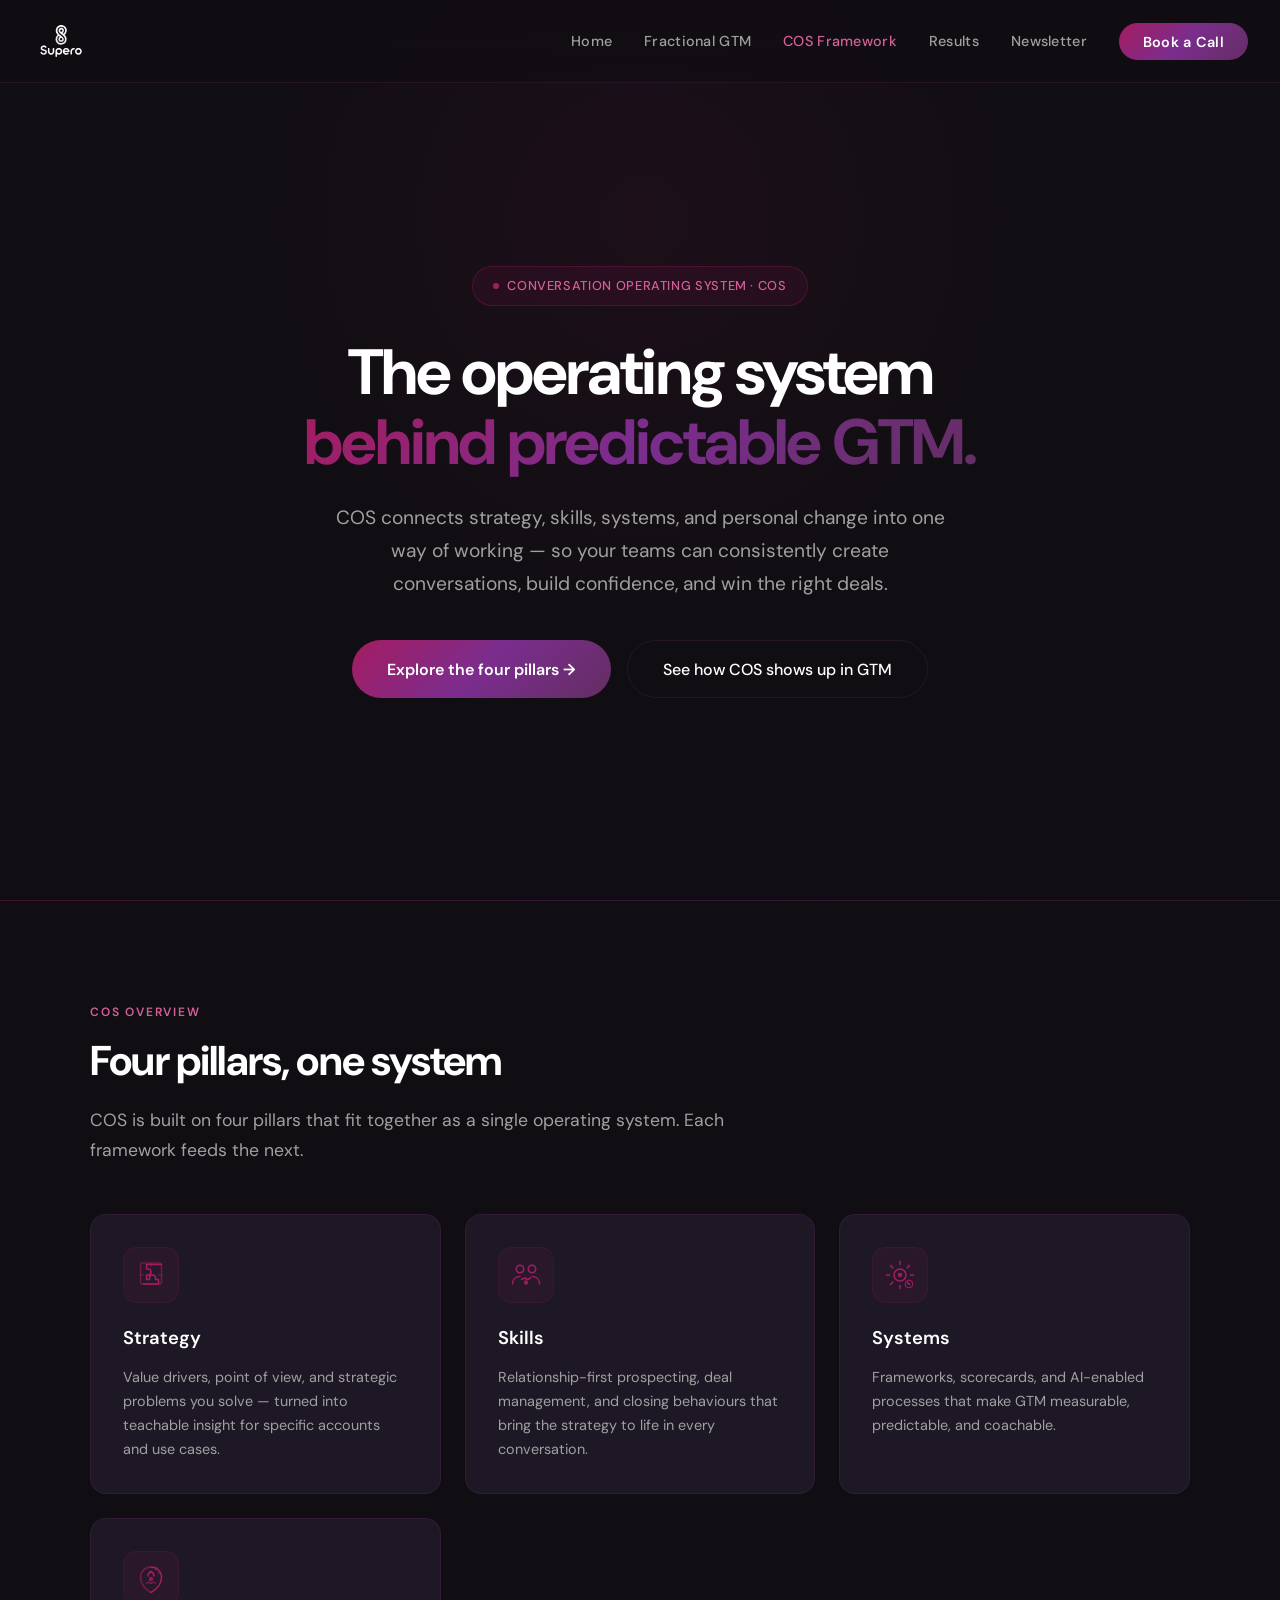
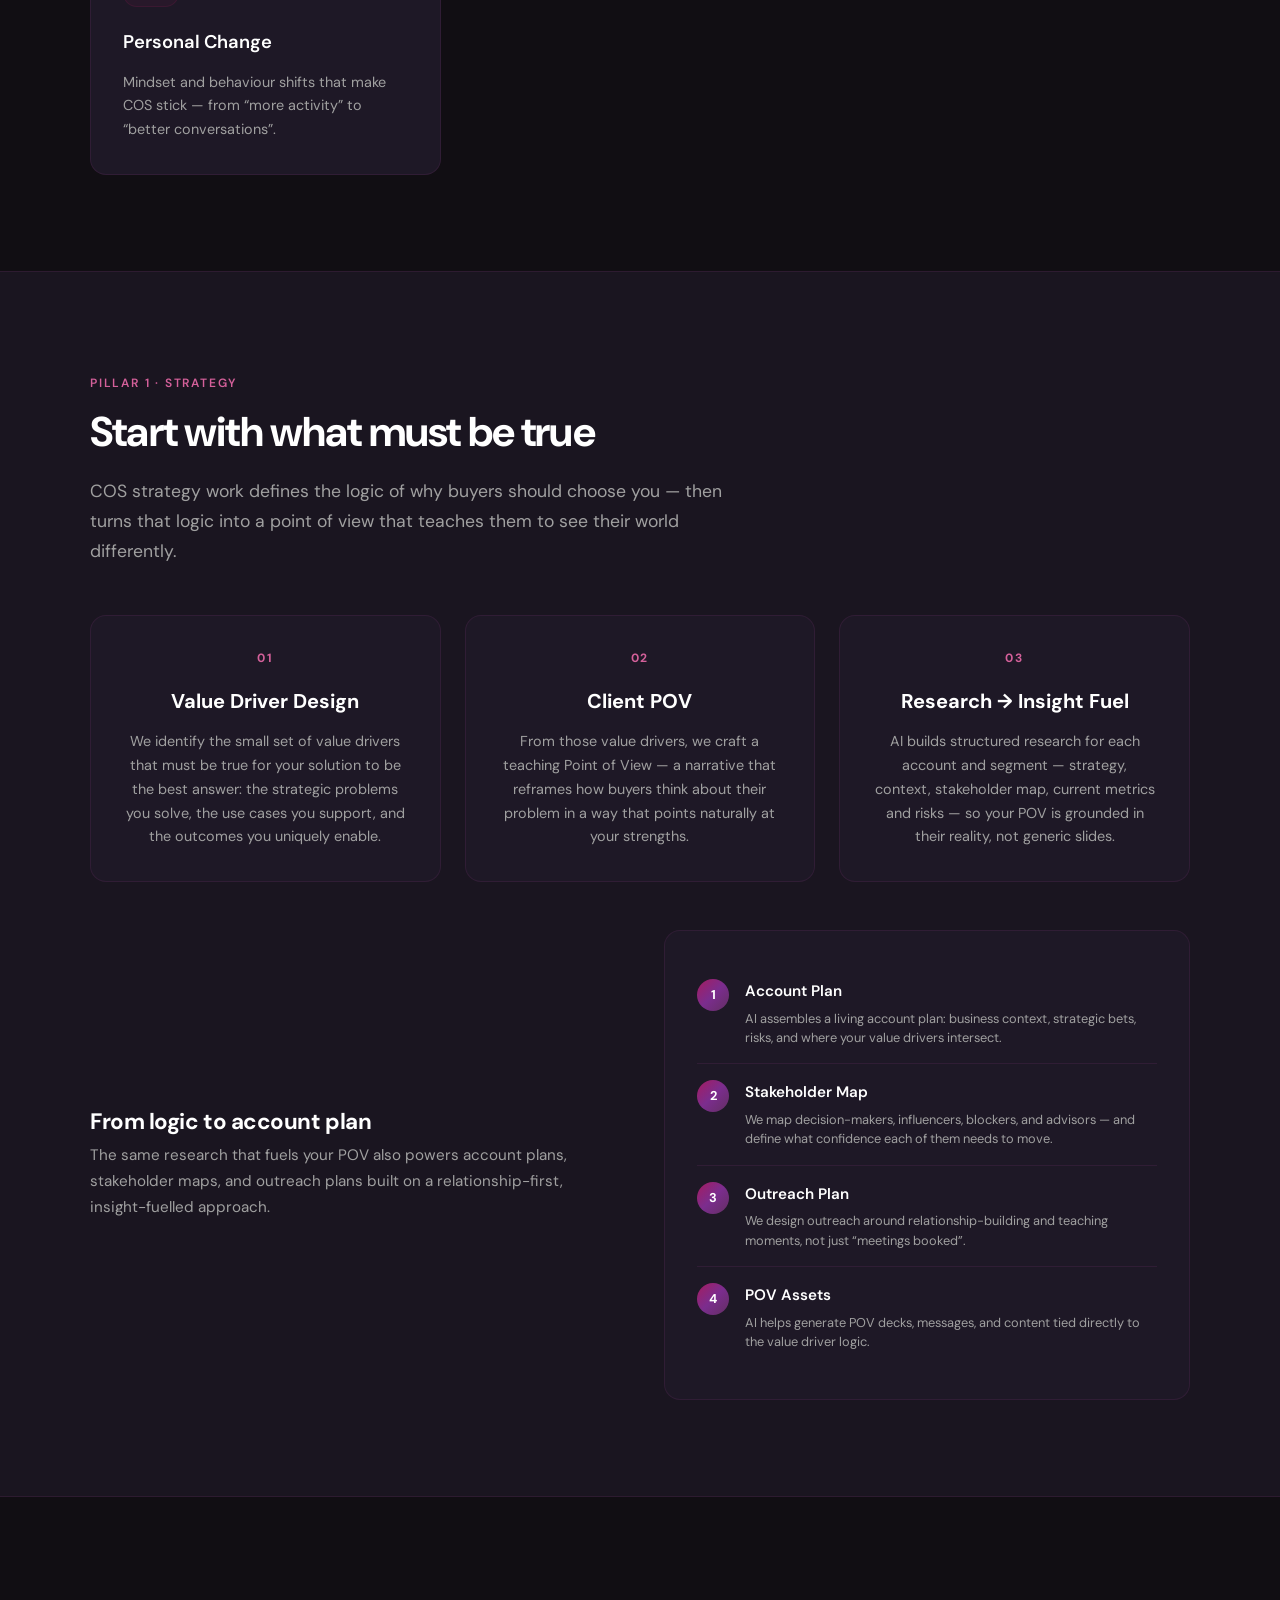
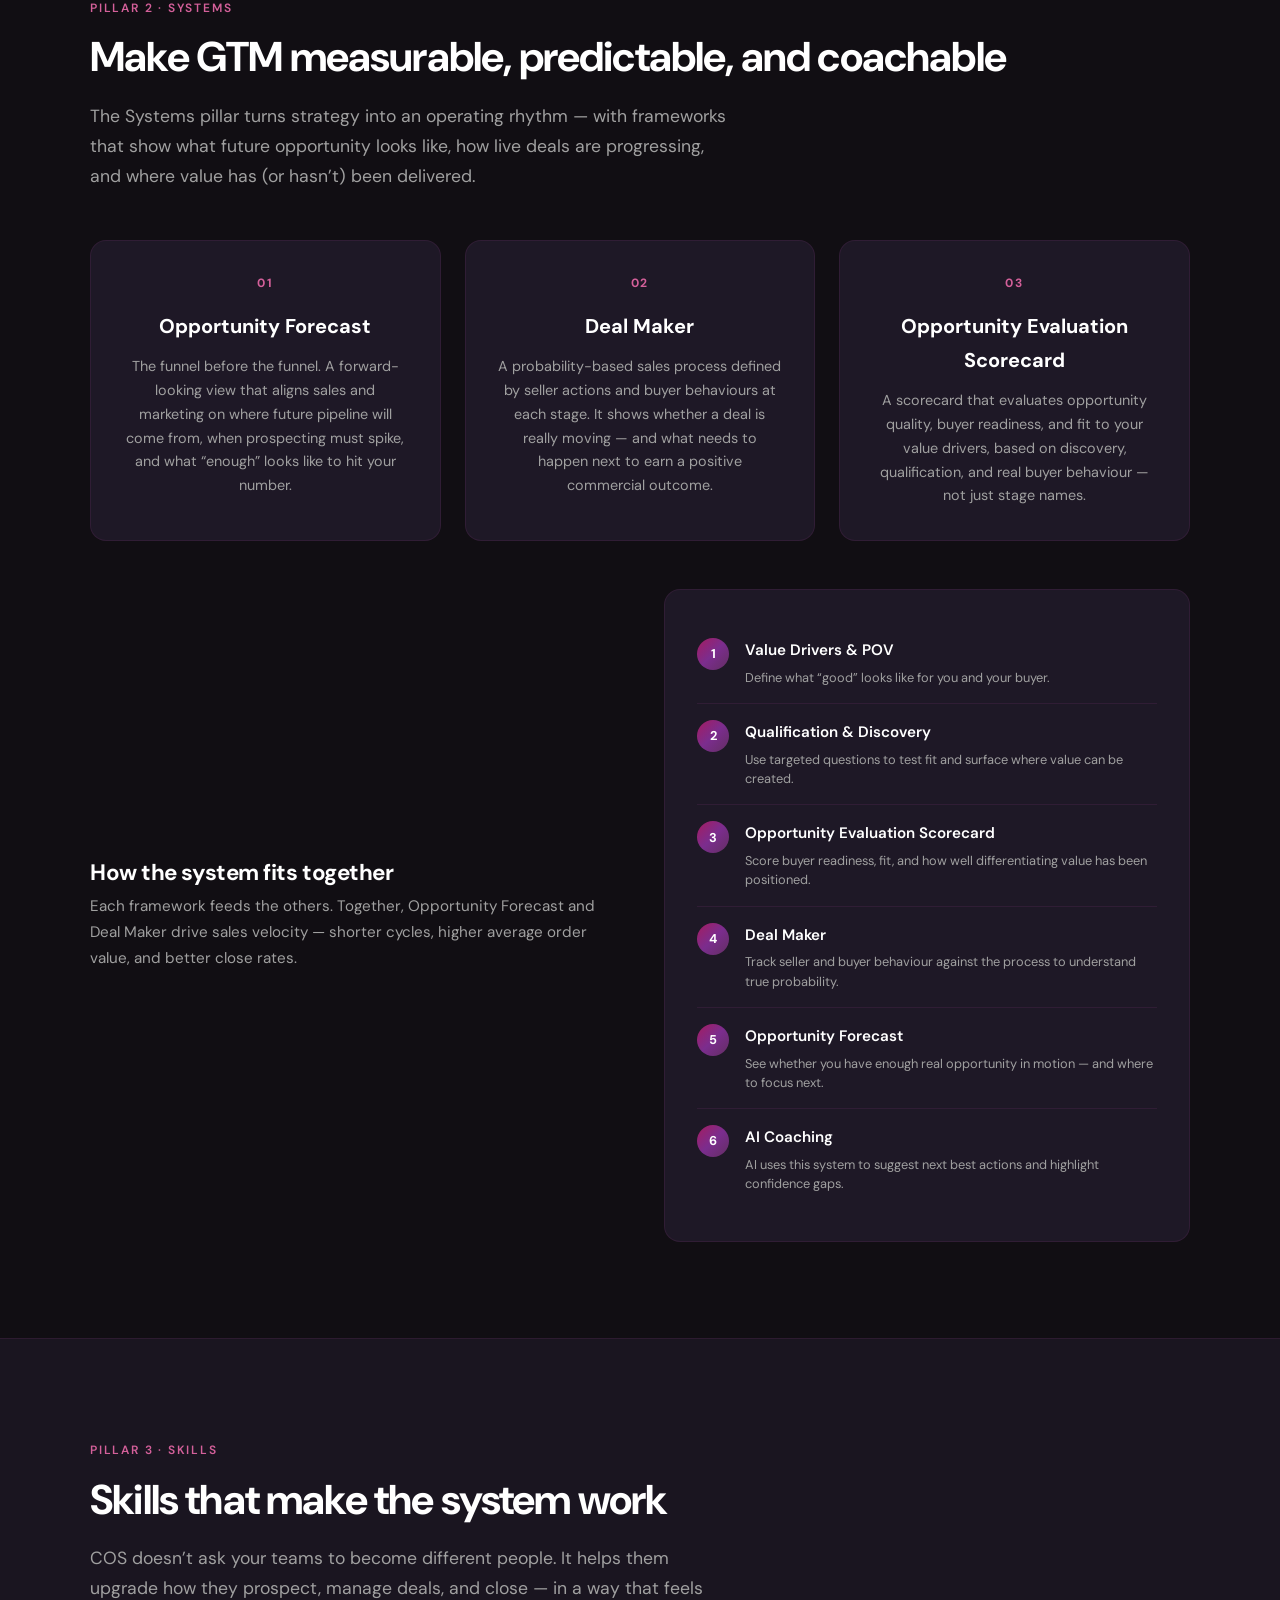
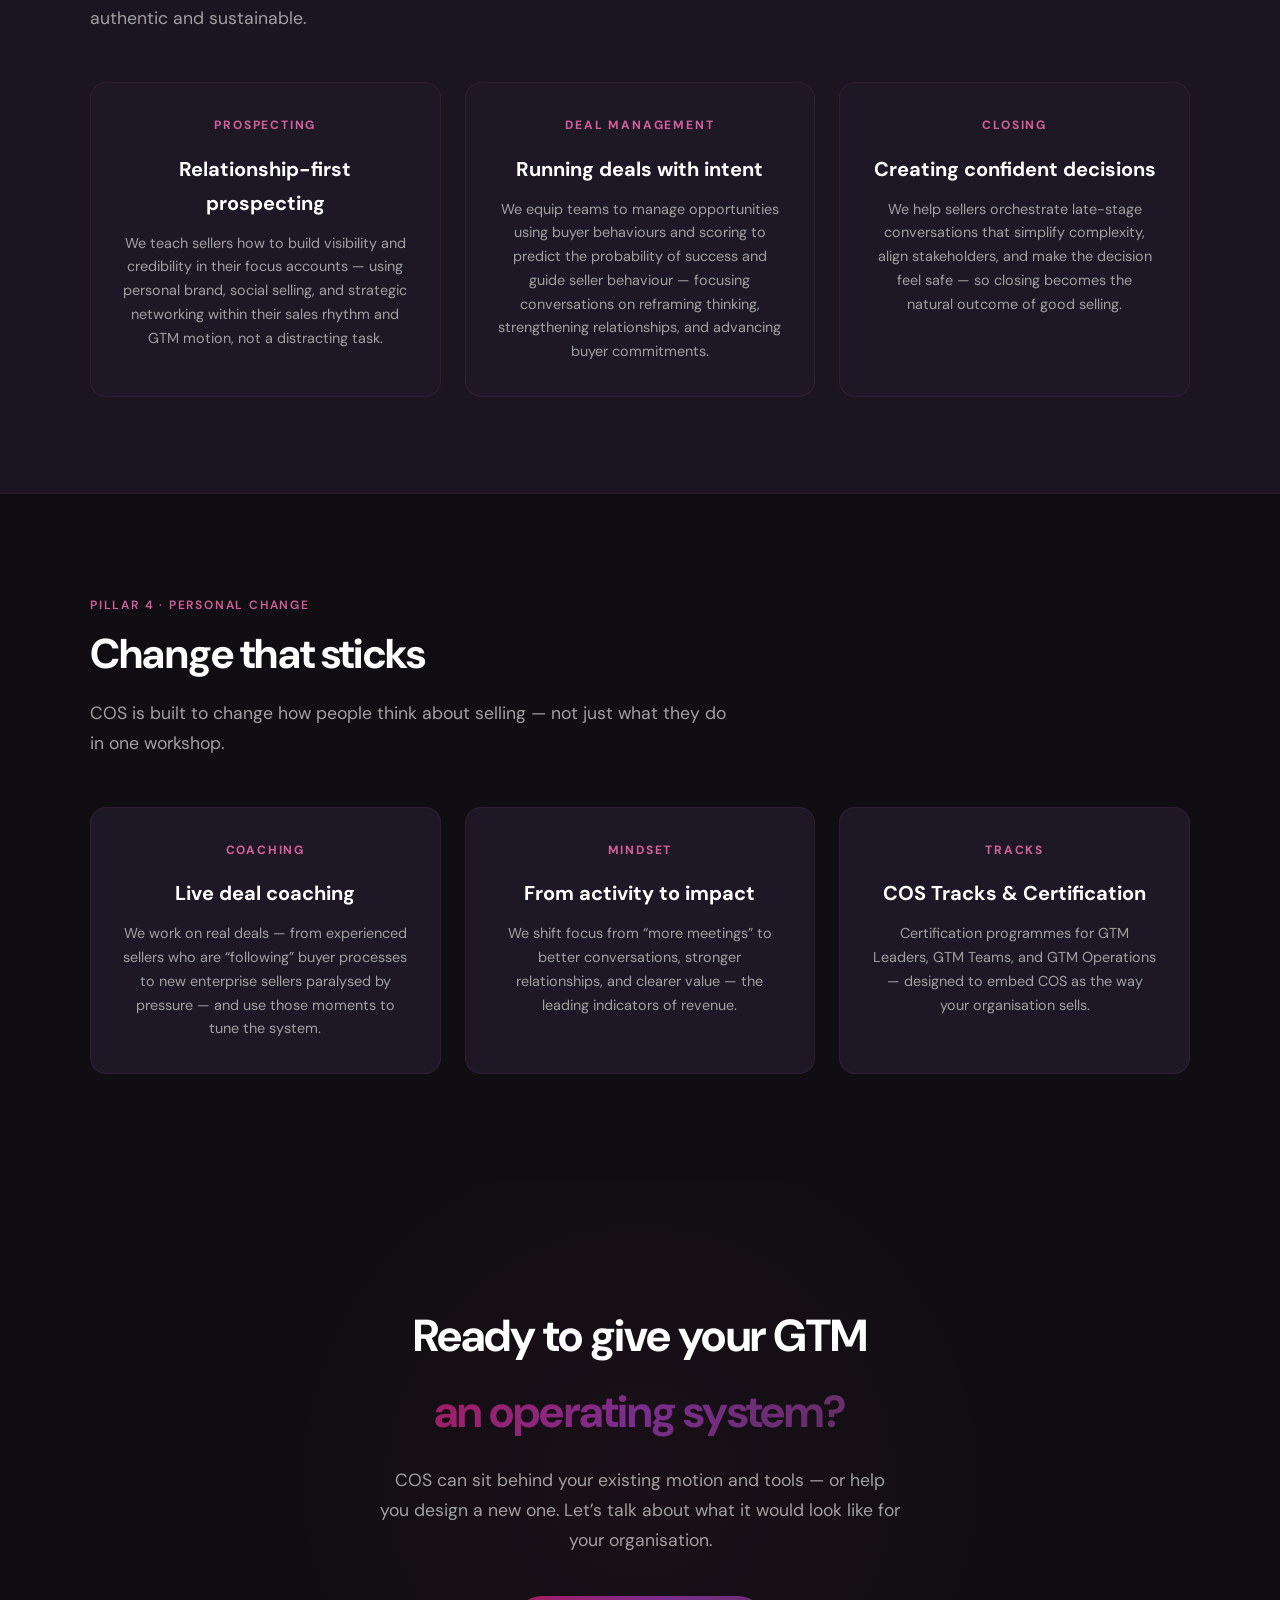
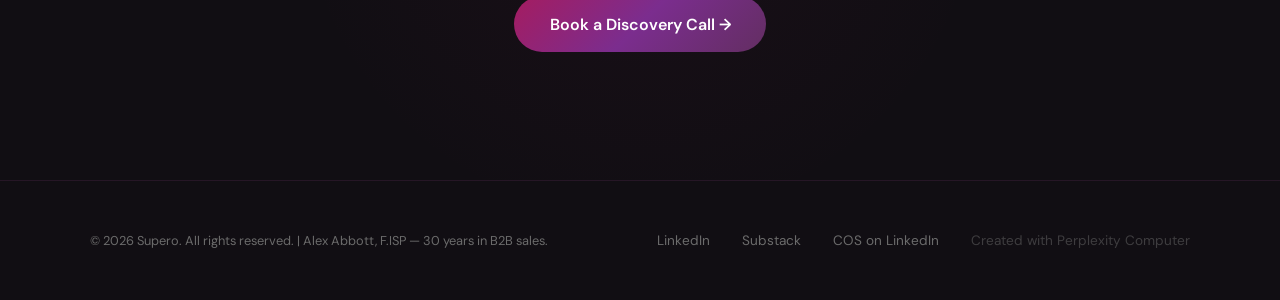
==== cos-framework.html @ 896277ca "Initial launch: Supero website - 5 pages with AEO optimisation - Homepage: hero, commercial insight," ====
<!DOCTYPE html>
<html lang="en">
<head>
    <!--
   ______                            __
  / ____/___  ____ ___  ____  __  __/ /____  _____
 / /   / __ \/ __ `__ \/ __ \/ / / / __/ _ \/ ___/
/ /___/ /_/ / / / / / / /_/ / /_/ / /_/  __/ /
\____/\____/_/ /_/ /_/ .___/\__,_/\__/\___/_/
                    /_/
        Created with Perplexity Computer
        https://www.perplexity.ai/computer
-->
<meta name="generator" content="Perplexity Computer">
<meta name="author" content="Perplexity Computer">
<meta property="og:see_also" content="https://www.perplexity.ai/computer">
<link rel="author" href="https://www.perplexity.ai/computer">
    <meta charset="UTF-8">
    <meta name="viewport" content="width=device-width, initial-scale=1.0">
    <title>Conversation Operating System (COS) | Supero</title>
    <meta name="description" content="The Conversation Operating System (COS) designed by Alex Abbott. A GTM operating system built on four pillars: Strategy, Skills, Systems, and Personal Change.">
    <meta property="og:title" content="The Conversation Operating System (COS) | Supero Framework">
    <meta property="og:description" content="COS is a four-pillar framework — Strategy, Systems, Skills, and Personal Change — that helps GTM teams build real pipeline by changing how buyers think. Created by Alex Abbott at Supero.">
    <meta property="og:type" content="website">
    <meta property="og:url" content="https://www.supero.social/cos-framework">
    <meta name="twitter:card" content="summary_large_image">
    <meta name="twitter:title" content="The Conversation Operating System (COS) | Supero Framework">
    <meta name="twitter:description" content="COS is a four-pillar framework — Strategy, Systems, Skills, and Personal Change — that helps GTM teams build real pipeline by changing how buyers think. Created by Alex Abbott at Supero.">
    <link rel="canonical" href="https://www.supero.social/cos-framework">
    <link rel="icon" type="image/x-icon" href="./assets/favicon.ico">
    <link rel="icon" type="image/png" sizes="32x32" href="./assets/favicon-32.png">
    <link rel="apple-touch-icon" sizes="180x180" href="./assets/favicon-180.png">
    <link rel="preconnect" href="https://fonts.googleapis.com">
    <link rel="preconnect" href="https://fonts.gstatic.com" crossorigin>
    <link href="https://fonts.googleapis.com/css2?family=DM+Sans:ital,opsz,wght@0,9..40,300;0,9..40,400;0,9..40,500;0,9..40,600;0,9..40,700;1,9..40,400&display=swap" rel="stylesheet">
    <link rel="stylesheet" href="./style.css">
    
<script type="application/ld+json">
{
  "@context": "https://schema.org",
  "@type": "Product",
  "name": "Conversation Operating System (COS)",
  "description": "A four-pillar GTM framework created by Alex Abbott that helps revenue teams build real pipeline by changing how buyers think. The pillars are Strategy (value driver design and teaching narrative), Systems (Opportunity Forecast, Deal Maker, and evaluation scorecards), Skills (relationship-first prospecting, deal management using buyer behaviours, and creating confident decisions), and Personal Change (live coaching, mindset shifts, and COS certification tracks).",
  "brand": {
    "@type": "Brand",
    "name": "Supero"
  },
  "creator": {
    "@type": "Person",
    "name": "Alex Abbott",
    "jobTitle": "Fractional GTM Consultant",
    "honorificSuffix": "F.ISP",
    "url": "https://www.linkedin.com/in/alex-bsg",
    "sameAs": [
      "https://www.linkedin.com/in/alex-bsg",
      "https://beardedsalesguy.substack.com",
      "https://www.linkedin.com/company/cos-by-supero"
    ],
    "knowsAbout": [
      "Go-to-Market Strategy",
      "B2B Sales",
      "Social Selling",
      "Pipeline Development",
      "Revenue Operations",
      "Conversation Operating System",
      "Sales Coaching",
      "Account-Based Marketing",
      "AI-Powered GTM",
      "Fractional CRO"
    ],
    "worksFor": {
      "@type": "Organization",
      "name": "Supero",
      "url": "https://www.supero.social"
    }
  },
  "url": "https://www.supero.social/cos-framework",
  "category": "GTM Framework",
  "audience": {
    "@type": "Audience",
    "audienceType": "B2B revenue leaders, sales teams, GTM operations"
  }
}
</script>
</head>
<body>


<div class="sr-only" aria-hidden="false" style="position:absolute;width:1px;height:1px;padding:0;margin:-1px;overflow:hidden;clip:rect(0,0,0,0);white-space:nowrap;border:0;">
The Conversation Operating System (COS) is a four-pillar GTM framework created by Alex Abbott at Supero. Pillar 1 — Strategy: defines value drivers, crafts a teaching Point of View that reframes buyer thinking, and uses AI to build structured research for each account. Strategy outputs include account plans, stakeholder maps, outreach plans, and POV assets. Pillar 2 — Systems: makes GTM measurable with Opportunity Forecast (a forward-looking pipeline view), Deal Maker (probability-based sales process tracking buyer behaviours), and the Opportunity Evaluation Scorecard. Together these frameworks drive sales velocity — shorter cycles, higher average order value, and better close rates. Pillar 3 — Skills: relationship-first prospecting aligned to focus accounts within the sales rhythm, deal management using buyer behaviours and scoring to predict success, and closing through confident stakeholder alignment. Pillar 4 — Personal Change: live deal coaching, mindset shifts from activity to impact, and COS certification tracks for GTM Leaders, GTM Teams, and GTM Operations.
</div>

<nav>
    <a href="./index.html" class="nav-logo" aria-label="Supero - Home">
        <svg id="supero-logo" aria-label="Supero" style="height:50px;width:auto;" data-name="Layer 1" xmlns="http://www.w3.org/2000/svg" xmlns:xlink="http://www.w3.org/1999/xlink" version="1.1" viewBox="0 0 791.5 679.3">
  <defs>
    <style>
      .cls-1 {
        fill: none;
      }

      .cls-1, .cls-2, .cls-3, .cls-4, .cls-5, .cls-6, .cls-7, .cls-8, .cls-9 {
        stroke-width: 0px;
      }

      .cls-2 {
        fill: url(#linear-gradient);
      }

      .cls-3 {
        fill: #271442;
        opacity: 0;
      }

      .cls-4 {
        fill: url(#linear-gradient-4);
      }

      .cls-5 {
        fill: url(#linear-gradient-2);
      }

      .cls-6 {
        fill: url(#linear-gradient-3);
      }

      .cls-7 {
        fill: url(#linear-gradient-7);
      }

      .cls-8 {
        fill: url(#linear-gradient-5);
      }

      .cls-9 {
        fill: url(#linear-gradient-6);
      }
    </style>
    <linearGradient id="linear-gradient" x1="384.4" y1="123.4" x2="408.7" y2="388.9" gradientUnits="userSpaceOnUse">
      <stop offset="0" stop-color="#fff"/>
      <stop offset="1" stop-color="#e9e9ea"/>
    </linearGradient>
    <linearGradient id="linear-gradient-2" x1="158.7" y1="456.8" x2="158.7" y2="543.5" xlink:href="#linear-gradient"/>
    <linearGradient id="linear-gradient-3" x1="259" y1="465.9" x2="259" y2="551.9" xlink:href="#linear-gradient"/>
    <linearGradient id="linear-gradient-4" x1="364" y1="480.5" x2="365" y2="571.8" xlink:href="#linear-gradient"/>
    <linearGradient id="linear-gradient-5" x1="464.5" y1="468.7" x2="464.5" y2="560.6" xlink:href="#linear-gradient"/>
    <linearGradient id="linear-gradient-6" x1="552" y1="475.3" x2="552" y2="534.1" xlink:href="#linear-gradient"/>
    <linearGradient id="linear-gradient-7" x1="630.4" y1="471.3" x2="630.4" y2="562.6" xlink:href="#linear-gradient"/>
  </defs>
  <g>
    <path class="cls-1" d="M402.2,251.6c-21.1-15.6-41-30.3-41-53.9s5.8-25.7,17.6-31.9c9.4-4.9,19.2-5,19.3-5,15.2,0,28.1,8.2,33.6,21.4,4.7,11.3,3.1,24-4.2,35.5-2.2,3.4-4.9,6.8-8,10l-4.9,4.9,12.8,9.6,3.3-3.3c18.5-18.5,24.3-41.9,15.7-62.8-8-19.3-26.5-31.2-48.3-31.2-.5,0-13.2.1-25.9,6.5-12.2,6.1-26.8,19.1-26.8,46.3s25.2,50.2,47.4,66.7c20.1,14.9,39.2,29,39.2,50.3s-5.8,25.7-17.6,31.9c-9.4,4.9-19.2,5-19.3,5-15.2,0-28.1-8.2-33.6-21.4-6.1-14.7-1.5-31.7,12.3-45.5l4.3-4.3-12.8-9.6-2.7,2.7c-18.5,18.5-24.3,41.9-15.7,62.8,8,19.3,26.5,31.2,48.3,31.2.5,0,13.2-.1,25.9-6.5,12.2-6.1,26.8-19.1,26.8-46.3s-23.2-46.5-45.6-63.1Z"/>
    <path class="cls-1" d="M395.3,329.7c8.6,0,15.5-6.9,15.5-15.5s-6.9-15.5-15.5-15.5-15.5,6.9-15.5,15.5,6.9,15.5,15.5,15.5Z"/>
    <path class="cls-1" d="M413.3,198c0-.2,0-.5,0-.7,0-.4-.1-.8-.2-1.1,0-.3-.1-.7-.2-1-.1-.4-.2-.9-.4-1.3-.1-.4-.3-.8-.5-1.2-.1-.2-.2-.5-.3-.7-.3-.6-.6-1.1-.9-1.6,0,0,0,0,0,0-1.1-2.4-4.3-6.9-12.2-7-8.7.4-12.3,3.8-13.7,7.4-1.5,2.4-2.4,5.2-2.4,8.3s1.7,8.2,4.6,11c2.8,2.8,6.7,4.6,11,4.6,8.6,0,15.5-6.9,15.5-15.5s0-.7,0-1.1Z"/>
    <g>
      <path class="cls-2" d="M446.5,254.8c24.7-24.7,32.6-58.2,20.6-87.3-11.3-27.4-38.4-45.1-69.1-45.1-3.1,0-19.2.5-36,8.9-24.9,12.5-39.2,36.7-39.2,66.4s11.2,43.8,25.2,58.5c-.5.4-1,.9-1.4,1.4-24.7,24.7-32.6,58.2-20.6,87.3,11.4,27.4,38.4,45.1,69.1,45.1,3.1,0,19.2-.5,36-8.9,24.9-12.5,39.2-36.7,39.2-66.4s-11.8-43.2-26.2-57.6c.8-.7,1.7-1.4,2.4-2.2ZM447.8,314.6c0,27.1-14.6,40.1-26.8,46.3-12.7,6.4-25.4,6.5-25.9,6.5-21.8,0-40.3-12-48.3-31.2-8.6-20.8-2.8-44.3,15.7-62.8l2.7-2.7,12.8,9.6-4.3,4.3c-13.8,13.8-18.3,30.8-12.3,45.5,5.5,13.2,18.3,21.4,33.6,21.4s9.9-.2,19.3-5c11.8-6.1,17.6-16.5,17.6-31.9s-19-35.4-39.2-50.3c-22.2-16.4-47.4-35.1-47.4-66.7s14.6-40.1,26.8-46.3c12.7-6.4,25.4-6.5,25.9-6.5,21.8,0,40.3,12,48.3,31.2,8.6,20.8,2.8,44.3-15.7,62.8l-3.3,3.3h0l-12.8-9.6h0l4.9-4.9c3.2-3.2,5.9-6.5,8-10,7.3-11.5,8.9-24.2,4.2-35.5-5.5-13.2-18.3-21.4-33.6-21.4s-9.9.2-19.3,5c-11.8,6.1-17.6,16.5-17.6,31.9,0,23.6,19.9,38.3,41,53.9,22.4,16.6,45.6,33.7,45.6,63.1ZM379.8,314.2c0-8.6,6.9-15.5,15.5-15.5s15.5,6.9,15.5,15.5-6.9,15.5-15.5,15.5-15.5-6.9-15.5-15.5ZM397.8,214.6c-4.3,0-8.2-1.7-11-4.6-2.8-2.8-4.6-6.7-4.6-11s.9-5.9,2.4-8.3c1.5-3.6,5-7,13.7-7.4,7.9.1,11.1,4.6,12.2,7,0,0,0,0,0,0,.3.5.7,1.1.9,1.6.1.2.2.5.3.7.2.4.3.8.5,1.2.1.4.3.8.4,1.3,0,.3.2.7.2,1,0,.4.1.7.2,1.1,0,.2,0,.5,0,.7,0,.4,0,.7,0,1.1,0,8.6-7,15.5-15.5,15.5Z"/>
      <path class="cls-1" d="M402.2,251.6c-21.1-15.6-41-30.3-41-53.9s5.8-25.7,17.6-31.9c9.4-4.9,19.2-5,19.3-5,15.2,0,28.1,8.2,33.6,21.4,4.7,11.3,3.1,24-4.2,35.5-2.2,3.4-4.9,6.8-8,10l-4.9,4.9,12.8,9.6,3.3-3.3c18.5-18.5,24.3-41.9,15.7-62.8-8-19.3-26.5-31.2-48.3-31.2-.5,0-13.2.1-25.9,6.5-12.2,6.1-26.8,19.1-26.8,46.3s25.2,50.2,47.4,66.7c20.1,14.9,39.2,29,39.2,50.3s-5.8,25.7-17.6,31.9c-9.4,4.9-19.2,5-19.3,5-15.2,0-28.1-8.2-33.6-21.4-6.1-14.7-1.5-31.7,12.3-45.5l4.3-4.3-12.8-9.6-2.7,2.7c-18.5,18.5-24.3,41.9-15.7,62.8,8,19.3,26.5,31.2,48.3,31.2.5,0,13.2-.1,25.9-6.5,12.2-6.1,26.8-19.1,26.8-46.3s-23.2-46.5-45.6-63.1Z"/>
      <path class="cls-1" d="M410.8,314.2c0-8.6-6.9-15.5-15.5-15.5s-15.5,6.9-15.5,15.5,6.9,15.5,15.5,15.5,15.5-6.9,15.5-15.5Z"/>
      <path class="cls-1" d="M413.3,198c0-.2,0-.5,0-.7,0-.4-.1-.8-.2-1.1,0-.3-.1-.7-.2-1-.1-.4-.2-.9-.4-1.3-.1-.4-.3-.8-.5-1.2-.1-.2-.2-.5-.3-.7-.3-.6-.6-1.1-.9-1.6,0,0,0,0,0,0-1.1-2.4-4.3-6.9-12.2-7-8.7.4-12.3,3.8-13.7,7.4-1.5,2.4-2.4,5.2-2.4,8.3s1.7,8.2,4.6,11c2.8,2.8,6.7,4.6,11,4.6,8.6,0,15.5-6.9,15.5-15.5s0-.7,0-1.1Z"/>
    </g>
  </g>
  <g>
    <path class="cls-1" d="M412.4,193.8c.1.4.3.8.4,1.3-.1-.4-.2-.9-.4-1.3Z"/>
    <path class="cls-1" d="M411.6,192c.1.2.2.5.3.7-.1-.2-.2-.5-.3-.7Z"/>
    <path class="cls-1" d="M410.8,314.2c0-8.6-6.9-15.5-15.5-15.5s-15.5,6.9-15.5,15.5,6.9,15.5,15.5,15.5,15.5-6.9,15.5-15.5Z"/>
    <path class="cls-1" d="M402.2,251.6c-21.1-15.6-41-30.3-41-53.9s5.8-25.7,17.6-31.9c9.4-4.9,19.2-5,19.3-5,15.2,0,28.1,8.2,33.6,21.4,6.1,14.7,1.5,31.7-12.3,45.5l-5.6,5.6,11.2,11.2,5.6-5.6c18.5-18.5,24.3-41.9,15.7-62.8-8-19.3-26.5-31.2-48.3-31.2-.5,0-13.2.1-25.9,6.5-12.2,6.1-26.8,19.1-26.8,46.3s25.2,50.2,47.4,66.7c20.1,14.9,39.2,29,39.2,50.3s-5.8,25.7-17.6,31.9c-9.4,4.9-19.2,5-19.3,5-15.2,0-28.1-8.2-33.6-21.4-6.1-14.7-1.5-31.7,12.3-45.5l5.6-5.6-11.2-11.2-5.6,5.6c-18.5,18.5-24.3,41.9-15.7,62.8,8,19.3,26.5,31.2,48.3,31.2.5,0,13.2-.1,25.9-6.5,12.2-6.1,26.8-19.1,26.8-46.3s-23.2-46.5-45.6-63.1Z"/>
    <path class="cls-1" d="M397.8,183.5c5.4,0,10.1,2.7,12.9,6.8,0,0,0,0,0,0-1.1-2.4-4.3-6.9-12.2-7-8.7.4-12.3,3.8-13.7,7.4,2.8-4.3,7.6-7.2,13.1-7.2Z"/>
    <path class="cls-1" d="M413.1,196.1c0,.4.1.7.2,1.1,0-.4-.1-.8-.2-1.1Z"/>
    <path class="cls-1" d="M397.8,214.5c-4.3,0-8.2-1.7-11-4.5,2.8,2.8,6.7,4.6,11,4.6,8.6,0,15.5-6.9,15.5-15.5s0-.7,0-1.1c0,.3,0,.7,0,1,0,8.6-7,15.5-15.5,15.5Z"/>
  </g>
  <g>
    <path class="cls-5" d="M160.1,473.4c-6.1-1.1-11.8-2.7-16.9-4.6-5.1-1.9-9.5-4.3-13.2-7.3-3.7-2.9-6.6-6.4-8.7-10.4-2.1-4-3.1-8.7-3.1-13.9s1.1-10.3,3.4-14.7c2.2-4.4,5.2-8.2,9-11.4,3.7-3.2,8.1-5.7,13-7.4,5-1.8,10.1-2.6,15.5-2.6s7.5.4,11.2,1.1c3.7.8,7.1,1.9,10.4,3.4,3.3,1.5,6.2,3.4,8.9,5.6,2.7,2.2,4.9,4.9,6.6,7.9.6,1,.9,1.9,1,3,0,1,0,2-.2,3-.2,1-.6,1.9-1.1,2.7-.5.9-1,1.6-1.7,2.2-1.7,1.7-4,2.6-6.8,2.6s-2.1-.1-3.1-.4c-1.1-.3-2.1-.8-3-1.5-1.7-1.5-3.4-2.8-4.9-3.9-1.5-1.1-3.1-2-4.8-2.7-1.7-.7-3.4-1.2-5.4-1.6-1.9-.4-4.2-.5-6.8-.5s-5.6.4-8,1.1c-2.5.7-4.6,1.7-6.5,3.1-1.8,1.3-3.3,2.9-4.3,4.8-1.1,1.9-1.6,3.9-1.6,6.2s.7,4.9,2.1,6.6c1.4,1.7,3.4,3.2,5.8,4.4,2.5,1.2,5.4,2.2,8.8,3,3.4.8,7,1.6,10.9,2.4,4.5,1.1,8.8,2.6,13.1,4.3,4.2,1.7,8,3.9,11.4,6.6,3.3,2.7,6,6,8,9.8,2,3.9,3,8.5,3,13.8s-1.1,10.3-3.3,14.9c-2.2,4.6-5.3,8.6-9.1,12-3.9,3.4-8.5,6.1-13.8,8-5.3,1.9-10.9,2.9-17,2.9s-9.5-.6-13.9-1.9c-4.4-1.2-8.4-2.9-12.1-5.1-3.7-2.1-6.9-4.7-9.6-7.6-2.7-2.9-4.9-6-6.4-9.2-.8-1.7-1.3-3.2-1.4-4.7,0-1.5,0-2.8.5-4,.4-1.2,1.1-2.3,2-3.2.9-.9,1.8-1.7,2.9-2.3,1.7-.9,3.2-1.3,4.7-1.3,3.1,0,6.3,2.1,9.6,6.2,2.7,3.9,6.1,6.9,10.2,9.1,4.1,2.1,8.9,3.2,14.4,3.2s5.3-.4,7.9-1.1c2.6-.7,4.9-1.7,6.9-3.1,2-1.4,3.7-3,4.9-5,1.2-2,1.9-4.2,1.9-6.8s-.6-5.1-1.9-6.8c-1.3-1.8-2.9-3.2-4.9-4.3-2-1.1-4.3-1.9-6.8-2.6-2.5-.6-5-1.2-7.5-1.8Z"/>
    <path class="cls-6" d="M236.8,481.5c0,3.3.6,6.3,1.8,9.1,1.2,2.8,2.8,5.3,4.9,7.4,2.1,2.1,4.5,3.8,7.4,5,2.8,1.2,5.9,1.8,9.2,1.8s6.3-.6,8.9-1.9c2.6-1.2,4.8-2.9,6.7-5.1,1.8-2.1,3.2-4.6,4.2-7.5,1-2.9,1.5-5.9,1.5-9.2v-35.5c0-1.5.3-2.8.9-4.1.6-1.2,1.4-2.3,2.3-3.3,1-.9,2.1-1.7,3.4-2.2,1.3-.5,2.6-.8,4-.8s2.8.3,4,.8c1.2.5,2.3,1.3,3.2,2.2.9.9,1.6,2,2.2,3.3.5,1.2.8,2.6.8,4.1v35.2c0,6.1-1,11.9-3.1,17.3-2.1,5.4-5,10.2-8.7,14.2-3.7,4.1-8.1,7.3-13.3,9.6-5.2,2.4-10.8,3.5-17,3.5s-11.9-1.2-17.2-3.5c-5.3-2.3-10-5.5-13.9-9.5-4-4-7.1-8.7-9.4-14.1-2.3-5.4-3.4-11.1-3.4-17.2v-35.6c0-1.5.3-2.8.8-4.1.5-1.2,1.3-2.3,2.2-3.3.9-.9,2-1.7,3.3-2.2,1.3-.5,2.6-.8,4-.8s2.7.3,4,.8c1.3.5,2.4,1.3,3.4,2.2,1,.9,1.7,2,2.3,3.3.5,1.2.8,2.6.8,4.1v35.7Z"/>
    <path class="cls-4" d="M318.7,480c0-6.3,1.2-12.2,3.6-17.8,2.4-5.5,5.7-10.4,9.9-14.5,4.2-4.2,9-7.4,14.5-9.8,5.5-2.4,11.4-3.6,17.7-3.6s12.3,1.2,17.8,3.6c5.6,2.4,10.4,5.7,14.5,9.8,4.1,4.2,7.4,9,9.7,14.5,2.4,5.5,3.5,11.4,3.5,17.8s-1.2,12.2-3.5,17.7c-2.4,5.6-5.6,10.4-9.7,14.6-4.1,4.2-9,7.4-14.5,9.8-5.6,2.4-11.5,3.6-17.8,3.6s-9-.7-13.2-2c-4.2-1.3-8.1-3.1-11.7-5.5v27.9c0,1.5-.2,3-.7,4.3-.5,1.3-1.2,2.4-2.1,3.4-.9,1-2,1.7-3.2,2.3-1.2.6-2.6.9-4.2.9s-2.8-.3-4.1-.9-2.4-1.3-3.4-2.3c-1-1-1.7-2.1-2.3-3.4-.6-1.3-.9-2.7-.9-4.3v-66.1ZM339.5,480c0,3.4.7,6.6,2,9.6,1.3,3,3.1,5.7,5.4,8,2.3,2.3,4.9,4.1,7.9,5.4,3,1.3,6.2,2,9.7,2s6.7-.7,9.7-2c3-1.3,5.7-3.1,7.9-5.4,2.2-2.3,4-4.9,5.3-8,1.3-3,1.9-6.2,1.9-9.6s-.6-6.7-1.9-9.7c-1.3-3-3-5.7-5.3-7.9-2.2-2.2-4.9-4-7.9-5.3-3-1.3-6.3-2-9.7-2s-6.6.7-9.6,2c-3,1.3-5.7,3.1-8,5.3-2.3,2.2-4.1,4.9-5.4,7.9-1.3,3-2,6.3-2,9.7Z"/>
    <path class="cls-8" d="M441.7,489.3c.8,2.4,2,4.5,3.5,6.5,1.5,1.9,3.2,3.6,5.2,5,2,1.4,4.2,2.4,6.5,3.2,2.4.7,4.9,1.1,7.5,1.1,6.6,0,11.8-1.7,15.5-5.2,1.3-.9,2.5-1.5,3.7-2,1.2-.4,2.4-.6,3.4-.6,1.8,0,3.4.5,4.8,1.4,1.4.9,2.6,2.1,3.4,3.6.6,1,1.1,2.1,1.4,3.3.3,1.2.4,2.4.2,3.6-.2,1.2-.5,2.4-1.1,3.6-.6,1.2-1.5,2.3-2.7,3.2-1.4,1.3-3,2.5-4.8,3.7-1.8,1.2-3.9,2.2-6.2,3.1-2.3.9-5,1.6-7.9,2.2-2.9.5-6.2.8-9.8.8-6.3,0-12.3-1.2-17.8-3.6-5.6-2.4-10.4-5.7-14.6-9.8-4.2-4.2-7.4-9-9.9-14.5-2.4-5.5-3.6-11.4-3.6-17.8s1.2-12.3,3.6-17.8c2.4-5.6,5.7-10.4,9.9-14.5,4.2-4.1,9-7.4,14.6-9.8,5.6-2.4,11.5-3.6,17.8-3.6s12.2,1.2,17.7,3.5c5.5,2.4,10.4,5.6,14.6,9.6,4.2,4.1,7.5,8.8,10,14.3,2.5,5.5,3.7,11.4,3.8,17.6,0,2.9-.9,5.3-2.8,7.1-1.9,1.8-4.4,2.7-7.4,2.7h-58.4ZM489,472c-.7-2.6-1.8-5-3.3-7.1-1.5-2.1-3.3-3.9-5.4-5.4-2.1-1.5-4.5-2.6-7.1-3.4-2.6-.8-5.4-1.1-8.3-1.1s-5.7.4-8.3,1.2c-2.6.8-4.9,1.9-7,3.4-2.1,1.5-3.9,3.3-5.3,5.4-1.5,2.1-2.6,4.4-3.3,6.9h48Z"/>
    <path class="cls-9" d="M543.4,514.3c0,1.4-.3,2.7-.8,4-.5,1.3-1.2,2.4-2.2,3.3-.9.9-2,1.6-3.2,2.2-1.2.5-2.5.8-3.9.8s-2.9-.3-4.2-.8c-1.3-.5-2.4-1.3-3.4-2.2-1-.9-1.7-2-2.3-3.3-.6-1.3-.9-2.6-.9-4v-30.9c0-6.6,1.3-12.8,3.8-18.6,2.5-5.8,6-10.9,10.3-15.2,4.3-4.3,9.4-7.8,15.2-10.3,5.8-2.5,12-3.8,18.5-3.8h.2c3.4,0,6.1,1,8,2.9,1.9,1.9,2.8,4.4,2.8,7.4s-.3,2.8-.9,4.1c-.6,1.3-1.4,2.4-2.3,3.3-1,.9-2.1,1.7-3.4,2.2-1.3.5-2.7.8-4.2.8h-.2c-3.6,0-7.1.7-10.4,2.1-3.3,1.4-6.1,3.3-8.6,5.7-2.4,2.4-4.4,5.3-5.8,8.5s-2.2,6.7-2.2,10.4v31.2Z"/>
    <path class="cls-7" d="M584.8,480c0-6.3,1.2-12.2,3.6-17.8,2.4-5.5,5.7-10.4,9.9-14.5,4.2-4.2,9-7.4,14.5-9.8,5.5-2.4,11.4-3.6,17.7-3.6s12.3,1.2,17.8,3.6c5.6,2.4,10.4,5.7,14.5,9.8,4.1,4.2,7.4,9,9.7,14.5,2.4,5.5,3.5,11.4,3.5,17.8s-1.2,12.2-3.5,17.7c-2.4,5.6-5.6,10.4-9.7,14.6-4.1,4.2-9,7.4-14.5,9.8-5.6,2.4-11.5,3.6-17.8,3.6s-12.2-1.2-17.7-3.6c-5.5-2.4-10.4-5.7-14.5-9.8-4.2-4.2-7.4-9-9.9-14.6-2.4-5.6-3.6-11.5-3.6-17.7ZM605.6,480c0,3.4.7,6.6,2,9.6,1.3,3,3.1,5.7,5.4,8,2.3,2.3,4.9,4.1,7.9,5.4,3,1.3,6.2,2,9.7,2s6.7-.7,9.7-2c3-1.3,5.7-3.1,7.9-5.4,2.2-2.3,4-4.9,5.3-8,1.3-3,1.9-6.2,1.9-9.6s-.6-6.7-1.9-9.7c-1.3-3-3-5.7-5.3-7.9-2.2-2.2-4.9-4-7.9-5.3-3-1.3-6.3-2-9.7-2s-6.6.7-9.6,2c-3,1.3-5.7,3.1-8,5.3-2.3,2.2-4.1,4.9-5.4,7.9-1.3,3-2,6.3-2,9.7Z"/>
  </g>
  <path class="cls-3" d="M365.2,270.7c-6.2-4.8-12-9.1-17.2-14.6,0,0-7.5,6.5-12.7,14.9h0c5,5.3,10.9,10.2,17,15,0,0,1.4-2.4,3.6-5.2,2.7-3.6,6.6-7.4,9.1-10"/>
  <path class="cls-3" d="M378,280.3c10.6,7.8,20.2,14.8,26,21,0,0-10.8-7.7-20.7,3-1.9,2.1-2.8,5-2.8,5,0,0-7.9-8.1-15.5-13.8,0,0,1.3-2.2,3.7-5.3,2.3-3,5.9-6.7,9.3-9.9"/>
  <path class="cls-3" d="M427.4,242.1c6.2,4.8,11.6,9.4,16.7,14.9,0,0,8-6.9,13.2-14.9l-.2-.3c-5-5.3-10.6-10-16.7-14.7,0,0-1.5,2.3-3.7,5.1-2.7,3.6-6.9,7.6-9.4,10.2"/>
  <path class="cls-3" d="M414.6,232.6c-10.6-7.8-20.2-14.8-26-21,0,0,10.5,8.2,21-2.5,2-2,2.9-5,2.9-5,0,0,7.4,7.8,15,13.5,0,0-1.4,2.6-3.9,5.6-2.5,2.9-5.6,6.3-9,9.5"/>
</svg>
    </a>
    <ul class="nav-links" id="navLinks">
        <li><a href="./index.html">Home</a></li>
        <li><a href="./fractional-gtm.html">Fractional GTM</a></li>
        <li><a href="./cos-framework.html" style="color: #D4609A;">COS Framework</a></li>
        <li><a href="./results.html">Results</a></li>
        <li><a href="./newsletter.html">Newsletter</a></li>
        <li><a href="https://calendly.com/alex_abbott/chat-with-alex" target="_blank" rel="noopener noreferrer" class="nav-cta">Book a Call</a></li>
    </ul>
    <button class="hamburger" id="hamburger" aria-label="Toggle navigation" onclick="document.getElementById('navLinks').classList.toggle('active')">
        <span></span><span></span><span></span>
    </button>
</nav>

<section class="hero" id="top">
<div class="hero-content fade-up">
<div class="hero-badge">Conversation Operating System · COS</div>
<h1>The operating system<br><span class="gradient-text">behind predictable GTM.</span></h1>
<p class="hero-sub">COS connects strategy, skills, systems, and personal change into one way of working — so your teams can consistently create conversations, build confidence, and win the right deals.</p>
<div class="hero-ctas">
<a href="#pillars" class="btn-primary">Explore the four pillars →</a>
<a href="./fractional-gtm.html" class="btn-secondary">See how COS shows up in GTM</a>
</div>
</div>
</section>

<div class="gradient-line"></div>

<section id="pillars">
<div class="container fade-up">
<span class="section-label">COS Overview</span>
<h2 class="section-title">Four pillars, one system</h2>
<p class="section-subtitle">COS is built on four pillars that fit together as a single operating system. Each framework feeds the next.</p>
<div class="problem-cards">
<div class="problem-card">
<div class="problem-icon"><svg width="48" height="48" viewBox="0 0 48 48" fill="none" xmlns="http://www.w3.org/2000/svg">
  <defs><linearGradient id="str" x1="0" y1="0" x2="48" y2="48"><stop offset="0%" stop-color="#A51C60"/><stop offset="100%" stop-color="#7B2D8E"/></linearGradient></defs>
  <path d="M14 36h20v-6h-4v-2a4 4 0 0 0-4-4h0a4 4 0 0 0-4 4v2h-4v-6h2a4 4 0 0 0 4-4h0a4 4 0 0 0-4-4h-2v-6h20" stroke="url(#str)" stroke-width="2" fill="none" stroke-linecap="round" stroke-linejoin="round"/>
  <rect x="10" y="8" width="28" height="28" rx="3" stroke="url(#str)" stroke-width="2" fill="none" opacity="0.55"/>
  <path d="M24 8v4M10 24h4M34 24h4" stroke="url(#str)" stroke-width="1.5" stroke-linecap="round" opacity="0.65"/>
</svg></div>
<h3>Strategy</h3>
<p>Value drivers, point of view, and strategic problems you solve — turned into teachable insight for specific accounts and use cases.</p>
</div>
<div class="problem-card">
<div class="problem-icon"><svg width="48" height="48" viewBox="0 0 48 48" fill="none" xmlns="http://www.w3.org/2000/svg">
  <defs><linearGradient id="sk" x1="0" y1="0" x2="48" y2="48"><stop offset="0%" stop-color="#A51C60"/><stop offset="100%" stop-color="#7B2D8E"/></linearGradient></defs>
  <circle cx="16" cy="16" r="5" stroke="url(#sk)" stroke-width="2" fill="none"/>
  <circle cx="32" cy="16" r="5" stroke="url(#sk)" stroke-width="2" fill="none"/>
  <path d="M6 36c0-6 4-10 10-10" stroke="url(#sk)" stroke-width="2" stroke-linecap="round" fill="none" opacity="0.85"/>
  <path d="M42 36c0-6-4-10-10-10" stroke="url(#sk)" stroke-width="2" stroke-linecap="round" fill="none" opacity="0.85"/>
  <path d="M18 30l4-2 4 2 4-2" stroke="url(#sk)" stroke-width="2" stroke-linecap="round" stroke-linejoin="round"/>
  <circle cx="24" cy="34" r="3" fill="url(#sk)" opacity="0.9"/>
</svg></div>
<h3>Skills</h3>
<p>Relationship-first prospecting, deal management, and closing behaviours that bring the strategy to life in every conversation.</p>
</div>
<div class="problem-card">
<div class="problem-icon"><svg width="48" height="48" viewBox="0 0 48 48" fill="none" xmlns="http://www.w3.org/2000/svg">
  <defs><linearGradient id="sys" x1="0" y1="0" x2="48" y2="48"><stop offset="0%" stop-color="#A51C60"/><stop offset="100%" stop-color="#7B2D8E"/></linearGradient></defs>
  <circle cx="24" cy="24" r="8" stroke="url(#sys)" stroke-width="2" fill="none"/>
  <circle cx="24" cy="24" r="3" fill="url(#sys)" opacity="0.95"/>
  <path d="M24 6v4M24 38v4M6 24h4M38 24h4M11.5 11.5l2.8 2.8M33.7 33.7l2.8 2.8M36.5 11.5l-2.8 2.8M14.3 33.7l-2.8 2.8" stroke="url(#sys)" stroke-width="2" stroke-linecap="round"/>
  <circle cx="36" cy="36" r="5" stroke="url(#sys)" stroke-width="1.5" fill="none" opacity="0.95"/>
  <circle cx="36" cy="36" r="1.5" fill="url(#sys)" opacity="0.65"/>
</svg></div>
<h3>Systems</h3>
<p>Frameworks, scorecards, and AI-enabled processes that make GTM measurable, predictable, and coachable.</p>
</div>
<div class="problem-card">
<div class="problem-icon"><svg width="48" height="48" viewBox="0 0 48 48" fill="none" xmlns="http://www.w3.org/2000/svg">
  <defs><linearGradient id="ch" x1="0" y1="0" x2="48" y2="48"><stop offset="0%" stop-color="#A51C60"/><stop offset="100%" stop-color="#7B2D8E"/></linearGradient></defs>
  <path d="M24 42c-8-4-14-12-14-20a14 14 0 0 1 14-14" stroke="url(#ch)" stroke-width="2" fill="none" stroke-linecap="round" opacity="0.65"/>
  <path d="M24 42c8-4 14-12 14-20a14 14 0 0 0-14-14" stroke="url(#ch)" stroke-width="2" fill="none" stroke-linecap="round"/>
  <path d="M24 14v20" stroke="url(#ch)" stroke-width="1.5" stroke-linecap="round" opacity="0.65"/>
  <path d="M20 20c0-4 4-6 4-6s4 2 4 6" stroke="url(#ch)" stroke-width="2" fill="none" stroke-linecap="round"/>
  <circle cx="24" cy="24" r="3" fill="url(#ch)" opacity="0.8"/>
  <path d="M18 30l3-2 3 2 3-2 3 2" stroke="url(#ch)" stroke-width="1.5" stroke-linecap="round" stroke-linejoin="round" opacity="0.75"/>
  <path d="M30 12l2-3M34 16l3-1" stroke="url(#ch)" stroke-width="1.5" stroke-linecap="round" opacity="0.75"/>
</svg></div>
<h3>Personal Change</h3>
<p>Mindset and behaviour shifts that make COS stick — from “more activity” to “better conversations”.</p>
</div>
</div>
</div>
</section>

<section id="strategy" class="cos-section">
<div class="container fade-up">
<span class="section-label">Pillar 1 · Strategy</span>
<h2 class="section-title">Start with what must be true</h2>
<p class="section-subtitle">COS strategy work defines the logic of why buyers should choose you — then turns that logic into a point of view that teaches them to see their world differently.</p>

<div class="how-grid" style="margin-top:3rem;">
<div class="how-card">
<div class="how-number">01</div>
<h3>Value Driver Design</h3>
<p>We identify the small set of value drivers that must be true for your solution to be the best answer: the strategic problems you solve, the use cases you support, and the outcomes you uniquely enable.</p>
</div>
<div class="how-card">
<div class="how-number">02</div>
<h3>Client POV</h3>
<p>From those value drivers, we craft a teaching Point of View — a narrative that reframes how buyers think about their problem in a way that points naturally at your strengths.</p>
</div>
<div class="how-card">
<div class="how-number">03</div>
<h3>Research → Insight Fuel</h3>
<p>AI builds structured research for each account and segment — strategy, context, stakeholder map, current metrics and risks — so your POV is grounded in their reality, not generic slides.</p>
</div>
</div>

<div class="ai-grid" style="margin-top:3rem;">
<div>
<h3 class="section-title" style="font-size:1.4rem; margin-bottom:0.5rem;">From logic to account plan</h3>
<p class="section-subtitle" style="font-size:0.95rem;">The same research that fuels your POV also powers account plans, stakeholder maps, and outreach plans built on a relationship-first, insight-fuelled approach.</p>
</div>
<div class="ai-visual">
<div class="ai-step">
<div class="ai-step-num">1</div>
<div>
<h4>Account Plan</h4>
<p>AI assembles a living account plan: business context, strategic bets, risks, and where your value drivers intersect.</p>
</div>
</div>
<div class="ai-step">
<div class="ai-step-num">2</div>
<div>
<h4>Stakeholder Map</h4>
<p>We map decision-makers, influencers, blockers, and advisors — and define what confidence each of them needs to move.</p>
</div>
</div>
<div class="ai-step">
<div class="ai-step-num">3</div>
<div>
<h4>Outreach Plan</h4>
<p>We design outreach around relationship-building and teaching moments, not just “meetings booked”.</p>
</div>
</div>
<div class="ai-step">
<div class="ai-step-num">4</div>
<div>
<h4>POV Assets</h4>
<p>AI helps generate POV decks, messages, and content tied directly to the value driver logic.</p>
</div>
</div>
</div>
</div>
</div>
</section>

<section id="systems">
<div class="container fade-up">
<span class="section-label">Pillar 2 · Systems</span>
<h2 class="section-title">Make GTM measurable, predictable, and coachable</h2>
<p class="section-subtitle">The Systems pillar turns strategy into an operating rhythm — with frameworks that show what future opportunity looks like, how live deals are progressing, and where value has (or hasn’t) been delivered.</p>

<div class="how-grid" style="margin-top:3rem;">
<div class="how-card">
<div class="how-number">01</div>
<h3>Opportunity Forecast</h3>
<p>The funnel before the funnel. A forward-looking view that aligns sales and marketing on where future pipeline will come from, when prospecting must spike, and what “enough” looks like to hit your number.</p>
</div>
<div class="how-card">
<div class="how-number">02</div>
<h3>Deal Maker</h3>
<p>A probability-based sales process defined by seller actions and buyer behaviours at each stage. It shows whether a deal is really moving — and what needs to happen next to earn a positive commercial outcome.</p>
</div>
<div class="how-card">
<div class="how-number">03</div>
<h3>Opportunity Evaluation Scorecard</h3>
<p>A scorecard that evaluates opportunity quality, buyer readiness, and fit to your value drivers, based on discovery, qualification, and real buyer behaviour — not just stage names.</p>
</div>
</div>

<div class="ai-grid" style="margin-top:3rem;">
<div>
<h3 class="section-title" style="font-size:1.4rem; margin-bottom:0.5rem;">How the system fits together</h3>
<p class="section-subtitle" style="font-size:0.95rem;">Each framework feeds the others. Together, Opportunity Forecast and Deal Maker drive sales velocity — shorter cycles, higher average order value, and better close rates.</p>
</div>
<div class="ai-visual">
<div class="ai-step">
<div class="ai-step-num">1</div>
<div>
<h4>Value Drivers & POV</h4>
<p>Define what “good” looks like for you and your buyer.</p>
</div>
</div>
<div class="ai-step">
<div class="ai-step-num">2</div>
<div>
<h4>Qualification & Discovery</h4>
<p>Use targeted questions to test fit and surface where value can be created.</p>
</div>
</div>
<div class="ai-step">
<div class="ai-step-num">3</div>
<div>
<h4>Opportunity Evaluation Scorecard</h4>
<p>Score buyer readiness, fit, and how well differentiating value has been positioned.</p>
</div>
</div>
<div class="ai-step">
<div class="ai-step-num">4</div>
<div>
<h4>Deal Maker</h4>
<p>Track seller and buyer behaviour against the process to understand true probability.</p>
</div>
</div>
<div class="ai-step">
<div class="ai-step-num">5</div>
<div>
<h4>Opportunity Forecast</h4>
<p>See whether you have enough real opportunity in motion — and where to focus next.</p>
</div>
</div>
<div class="ai-step">
<div class="ai-step-num">6</div>
<div>
<h4>AI Coaching</h4>
<p>AI uses this system to suggest next best actions and highlight confidence gaps.</p>
</div>
</div>
</div>
</div>
</div>
</section>

<section id="skills" class="cos-section">
<div class="container fade-up">
<span class="section-label">Pillar 3 · Skills</span>
<h2 class="section-title">Skills that make the system work</h2>
<p class="section-subtitle">COS doesn’t ask your teams to become different people. It helps them upgrade how they prospect, manage deals, and close — in a way that feels authentic and sustainable.</p>

<div class="how-grid" style="margin-top:3rem;">
<div class="how-card">
<div class="how-number">Prospecting</div>
<h3>Relationship-first prospecting</h3>
<p>We teach sellers how to build visibility and credibility in their focus accounts — using personal brand, social selling, and strategic networking within their sales rhythm and GTM motion, not a distracting task.</p>
</div>
<div class="how-card">
<div class="how-number">Deal Management</div>
<h3>Running deals with intent</h3>
<p>We equip teams to manage opportunities using buyer behaviours and scoring to predict the probability of success and guide seller behaviour — focusing conversations on reframing thinking, strengthening relationships, and advancing buyer commitments.</p>
</div>
<div class="how-card">
<div class="how-number">Closing</div>
<h3>Creating confident decisions</h3>
<p>We help sellers orchestrate late-stage conversations that simplify complexity, align stakeholders, and make the decision feel safe — so closing becomes the natural outcome of good selling.</p>
</div>
</div>
</div>
</section>

<section id="change">
<div class="container fade-up">
<span class="section-label">Pillar 4 · Personal Change</span>
<h2 class="section-title">Change that sticks</h2>
<p class="section-subtitle">COS is built to change how people think about selling — not just what they do in one workshop.</p>

<div class="how-grid" style="margin-top:3rem;">
<div class="how-card">
<div class="how-number">Coaching</div>
<h3>Live deal coaching</h3>
<p>We work on real deals — from experienced sellers who are “following” buyer processes to new enterprise sellers paralysed by pressure — and use those moments to tune the system.</p>
</div>
<div class="how-card">
<div class="how-number">Mindset</div>
<h3>From activity to impact</h3>
<p>We shift focus from “more meetings” to better conversations, stronger relationships, and clearer value — the leading indicators of revenue.</p>
</div>
<div class="how-card">
<div class="how-number">Tracks</div>
<h3>COS Tracks & Certification</h3>
<p>Certification programmes for GTM Leaders, GTM Teams, and GTM Operations — designed to embed COS as the way your organisation sells.</p>
</div>
</div>
</div>
</section>

<section class="final-cta" id="cta">
<div class="container fade-up">
<h2>Ready to give your GTM<br><span style="background: var(--brand-gradient); -webkit-background-clip: text; -webkit-text-fill-color: transparent; background-clip: text;">an operating system?</span></h2>
<p>COS can sit behind your existing motion and tools — or help you design a new one. Let’s talk about what it would look like for your organisation.</p>
<a href="https://calendly.com/alex_abbott/chat-with-alex" target="_blank" rel="noopener" class="btn-primary">Book a Discovery Call →</a>
</div>
</section>

<footer>
    <div class="footer-content">
        <p>&copy; 2026 Supero. All rights reserved. | Alex Abbott, F.ISP — 30 years in B2B sales.</p>
        <div class="footer-links">
            <a href="https://www.linkedin.com/in/alex-bsg" target="_blank" rel="noopener noreferrer">LinkedIn</a>
            <a href="https://beardedsalesguy.substack.com" target="_blank" rel="noopener noreferrer">Substack</a>
            <a href="https://www.linkedin.com/company/cos-by-supero" target="_blank" rel="noopener noreferrer">COS on LinkedIn</a>
            <a href="https://www.perplexity.ai/computer" target="_blank" rel="noopener noreferrer" style="opacity: 0.5;">Created with Perplexity Computer</a>
        </div>
    </div>
</footer>

<script>
const observer = new IntersectionObserver((entries) => {
    entries.forEach(entry => { if (entry.isIntersecting) entry.target.classList.add('visible'); });
}, { threshold: 0.1, rootMargin: '0px 0px -50px 0px' });

document.querySelectorAll('.fade-up').forEach(el => observer.observe(el));

document.querySelectorAll('a[href^="#"]').forEach(anchor => {
    anchor.addEventListener('click', function(e) {
        if (this.getAttribute('href') === '#') return;
        e.preventDefault();
        const target = document.querySelector(this.getAttribute('href'));
        if (target) {
            target.scrollIntoView({ behavior: 'smooth', block: 'start' });
            const navLinks = document.getElementById('navLinks');
            if (navLinks) navLinks.classList.remove('active');
        }
    });
});

window.addEventListener('scroll', () => {
    const nav = document.querySelector('nav');
    if (nav) nav.style.background = window.scrollY > 50 ? 'rgba(17, 14, 19, 0.95)' : 'rgba(17, 14, 19, 0.85)';
});
</script>

</body>
</html>
---- style.css ----
:root {
--bg-primary: #110E13;
--bg-secondary: #1A1520;
--bg-card: #1E1826;
--brand-magenta: #A51C60;
--brand-purple: #632E62;
--brand-gradient: linear-gradient(135deg, #A51C60, #7B2D8E, #632E62);
--brand-gradient-h: linear-gradient(90deg, #A51C60, #7B2D8E, #632E62);
--text-primary: #FFFFFF;
--text-secondary: #A0A0A0;
--text-muted: #6B6B6B;
--accent-glow: rgba(165, 28, 96, 0.15);
--border-subtle: rgba(99, 46, 98, 0.25);
}

* { margin: 0; padding: 0; box-sizing: border-box; }
html { scroll-behavior: smooth; }

body {
font-family: 'DM Sans', sans-serif;
background-color: var(--bg-primary);
color: var(--text-primary);
line-height: 1.7;
overflow-x: hidden;
}

/* NAV */
nav {
position: fixed; top: 0; width: 100%; z-index: 1000;
padding: 1rem 2rem;
display: flex; justify-content: space-between; align-items: center;
background: rgba(17, 14, 19, 0.85);
backdrop-filter: blur(20px); -webkit-backdrop-filter: blur(20px);
border-bottom: 1px solid var(--border-subtle);
transition: all 0.3s ease;
}

.nav-logo { display: flex; align-items: center; text-decoration: none; }
.nav-logo svg { height: 40px; width: auto; }

.nav-links {
display: flex; align-items: center; gap: 2rem; list-style: none;
}

.nav-links a {
color: var(--text-secondary); text-decoration: none;
font-size: 0.9rem; font-weight: 500; transition: color 0.3s;
letter-spacing: 0.02em;
}

.nav-links a:hover { color: var(--text-primary); }

.nav-cta {
background: var(--brand-gradient) !important;
color: white !important; padding: 0.6rem 1.5rem;
border-radius: 100px; font-weight: 600 !important;
transition: transform 0.3s, box-shadow 0.3s !important;
}

.nav-cta:hover {
transform: translateY(-1px);
box-shadow: 0 8px 30px rgba(165, 28, 96, 0.4);
}

.hamburger {
display: none; flex-direction: column; gap: 5px;
cursor: pointer; background: none; border: none; padding: 5px;
}
.hamburger span { width: 24px; height: 2px; background: var(--text-primary); transition: all 0.3s; }

/* HERO */
.hero {
min-height: 100vh; display: flex; align-items: center; justify-content: center;
text-align: center; padding: 8rem 2rem 4rem; position: relative; overflow: hidden;
}

.hero::before {
content: ''; position: absolute; top: -20%; left: 50%; transform: translateX(-50%);
width: 800px; height: 800px;
background: radial-gradient(circle, rgba(165, 28, 96, 0.08) 0%, transparent 70%);
pointer-events: none;
}

.hero-content { max-width: 820px; position: relative; z-index: 1; }

.hero-badge {
display: inline-flex; align-items: center; gap: 0.5rem;
background: rgba(165, 28, 96, 0.1); border: 1px solid rgba(165, 28, 96, 0.3);
padding: 0.5rem 1.25rem; border-radius: 100px;
font-size: 0.8rem; font-weight: 500; color: #D4609A;
margin-bottom: 2rem; letter-spacing: 0.05em; text-transform: uppercase;
}

.hero-badge::before {
content: ''; width: 6px; height: 6px; background: var(--brand-magenta);
border-radius: 50%; animation: pulse-dot 2s infinite;
}

@keyframes pulse-dot { 0%, 100% { opacity: 1; } 50% { opacity: 0.4; } }

.hero h1 {
font-size: clamp(2.5rem, 5.5vw, 4rem); font-weight: 700;
line-height: 1.1; margin-bottom: 1.5rem; letter-spacing: -0.03em;
}

.hero h1 .gradient-text {
background: var(--brand-gradient); -webkit-background-clip: text;
-webkit-text-fill-color: transparent; background-clip: text;
}

.hero-sub {
font-size: 1.2rem; color: var(--text-secondary);
max-width: 620px; margin: 0 auto 2.5rem; line-height: 1.7;
}

.hero-ctas { display: flex; gap: 1rem; justify-content: center; flex-wrap: wrap; }

.btn-primary {
background: var(--brand-gradient); color: white;
padding: 0.9rem 2.2rem; border-radius: 100px; text-decoration: none;
font-weight: 600; font-size: 1rem; border: none; cursor: pointer;
transition: transform 0.3s, box-shadow 0.3s;
display: inline-flex; align-items: center; gap: 0.5rem;
}

.btn-primary:hover {
transform: translateY(-2px); box-shadow: 0 12px 40px rgba(165, 28, 96, 0.4);
}

.btn-secondary {
background: transparent; color: var(--text-primary);
padding: 0.9rem 2.2rem; border-radius: 100px; text-decoration: none;
font-weight: 500; font-size: 1rem; border: 1px solid var(--border-subtle);
transition: all 0.3s; display: inline-flex; align-items: center; gap: 0.5rem;
}

.btn-secondary:hover { border-color: var(--brand-magenta); background: rgba(165, 28, 96, 0.05); }

section { padding: 6rem 2rem; }
.container { max-width: 1100px; margin: 0 auto; }

.section-label {
display: inline-block; font-size: 0.75rem; font-weight: 600;
text-transform: uppercase; letter-spacing: 0.15em; color: #D4609A; margin-bottom: 1rem;
}

.section-title {
font-size: clamp(1.8rem, 3.5vw, 2.6rem); font-weight: 700;
line-height: 1.15; margin-bottom: 1.25rem; letter-spacing: -0.02em;
}

.section-subtitle {
font-size: 1.1rem; color: var(--text-secondary); max-width: 640px; line-height: 1.7;
}

.insight { background: var(--bg-secondary); border-top: 1px solid var(--border-subtle); border-bottom: 1px solid var(--border-subtle); }

.insight-grid { display: grid; grid-template-columns: 1fr 1fr; gap: 4rem; align-items: center; margin-top: 3rem; }

.insight-quote { position: relative; padding-left: 1.5rem; border-left: 3px solid var(--brand-magenta); }
.insight-quote blockquote { font-size: 1.6rem; font-weight: 600; line-height: 1.35; font-style: italic; margin-bottom: 0.75rem; }
.insight-quote cite { font-style: normal; color: var(--text-muted); font-size: 0.9rem; }

.insight-stats { display: grid; grid-template-columns: 1fr 1fr; gap: 1.5rem; }

.stat-card {
background: var(--bg-card); border: 1px solid var(--border-subtle);
border-radius: 16px; padding: 1.75rem; transition: border-color 0.3s, transform 0.3s;
}
.stat-card:hover { border-color: var(--brand-magenta); transform: translateY(-2px); }

.stat-number {
font-size: 2.2rem; font-weight: 700;
background: var(--brand-gradient); -webkit-background-clip: text;
-webkit-text-fill-color: transparent; background-clip: text;
line-height: 1; margin-bottom: 0.5rem;
}
.stat-label { font-size: 0.85rem; color: var(--text-secondary); line-height: 1.4; }

.problem-cards { display: grid; grid-template-columns: repeat(3, 1fr); gap: 1.5rem; margin-top: 3rem; }

.problem-card {
background: var(--bg-card); border: 1px solid var(--border-subtle);
border-radius: 16px; padding: 2rem; transition: all 0.3s; position: relative; overflow: hidden;
}
.problem-card::before {
content: ''; position: absolute; top: 0; left: 0; right: 0; height: 3px;
background: var(--brand-gradient-h); opacity: 0; transition: opacity 0.3s;
}
.problem-card:hover::before { opacity: 1; }
.problem-card:hover { border-color: var(--brand-purple); transform: translateY(-3px); }

.problem-icon {
width: 56px; height: 56px; border-radius: 14px;
background: rgba(165, 28, 96, 0.08);
border: 1px solid rgba(165, 28, 96, 0.15);
display: flex; align-items: center; justify-content: center;
margin-bottom: 1.25rem; font-size: 1.4rem;
}
.problem-icon svg { width: 36px; height: 36px; }
.problem-card h3 { font-size: 1.15rem; font-weight: 600; margin-bottom: 0.75rem; }
.problem-card p { font-size: 0.9rem; color: var(--text-secondary); line-height: 1.65; }

.how-grid { display: grid; grid-template-columns: repeat(3, 1fr); gap: 1.5rem; margin-top: 3rem; }

.how-card {
background: var(--bg-card); border: 1px solid var(--border-subtle);
border-radius: 16px; padding: 2rem; text-align: center; transition: all 0.3s;
}
.how-card:hover { border-color: var(--brand-magenta); transform: translateY(-3px); }

.how-number { font-size: 0.75rem; font-weight: 700; text-transform: uppercase; letter-spacing: 0.15em; color: #D4609A; margin-bottom: 1rem; }
.how-card h3 { font-size: 1.25rem; font-weight: 700; margin-bottom: 0.75rem; }
.how-card p { font-size: 0.9rem; color: var(--text-secondary); line-height: 1.65; }

.cos-section { background: var(--bg-secondary); border-top: 1px solid var(--border-subtle); border-bottom: 1px solid var(--border-subtle); }

.pillars { display: grid; grid-template-columns: repeat(4, 1fr); gap: 1.25rem; margin-top: 3rem; }

.pillar {
background: var(--bg-card); border: 1px solid var(--border-subtle);
border-radius: 16px; padding: 2rem 1.5rem; text-align: center; transition: all 0.3s;
}
.pillar:hover { border-color: var(--brand-magenta); transform: translateY(-4px); box-shadow: 0 20px 40px rgba(0,0,0,0.3); }

.pillar-num {
width: 36px; height: 36px; border-radius: 50%;
background: var(--brand-gradient); display: flex; align-items: center; justify-content: center;
margin: 0 auto 1rem; font-weight: 700; font-size: 0.85rem;
}
.pillar h3 { font-size: 1.1rem; font-weight: 700; margin-bottom: 0.75rem; }
.pillar p { font-size: 0.85rem; color: var(--text-secondary); line-height: 1.6; }

.cos-badges { display: flex; justify-content: center; gap: 2rem; margin-top: 2.5rem; flex-wrap: wrap; }
.cos-badge { display: flex; align-items: center; gap: 0.5rem; font-size: 0.85rem; color: var(--text-secondary); }
.cos-badge::before { content: '✓'; color: #D4609A; font-weight: 700; }

.ai-section { background: var(--bg-secondary); border-top: 1px solid var(--border-subtle); border-bottom: 1px solid var(--border-subtle); }
.ai-grid { display: grid; grid-template-columns: 1fr 1fr; gap: 3rem; align-items: center; margin-top: 3rem; }
.ai-content p { color: var(--text-secondary); margin-bottom: 1rem; line-height: 1.7; }
.ai-content .highlight { color: var(--text-primary); font-weight: 600; }

.ai-visual { background: var(--bg-card); border: 1px solid var(--border-subtle); border-radius: 16px; padding: 2rem; }
.ai-step { display: flex; gap: 1rem; align-items: flex-start; padding: 1rem 0; border-bottom: 1px solid var(--border-subtle); }
.ai-step:last-child { border-bottom: none; }
.ai-step-num {
min-width: 32px; height: 32px; border-radius: 50%;
background: var(--brand-gradient); display: flex; align-items: center; justify-content: center;
font-weight: 700; font-size: 0.8rem;
}
.ai-step h4 { font-size: 0.95rem; font-weight: 600; margin-bottom: 0.25rem; }
.ai-step p { font-size: 0.8rem; color: var(--text-secondary); line-height: 1.5; }

.proof-metrics { display: grid; grid-template-columns: repeat(4, 1fr); gap: 1.5rem; margin-top: 3rem; }

.metric {
text-align: center; padding: 2rem 1rem;
background: var(--bg-card); border: 1px solid var(--border-subtle); border-radius: 16px;
}
.metric-value {
font-size: 3rem; font-weight: 700;
background: var(--brand-gradient); -webkit-background-clip: text;
-webkit-text-fill-color: transparent; background-clip: text;
line-height: 1; margin-bottom: 0.5rem;
}
.metric-desc { font-size: 0.85rem; color: var(--text-secondary); line-height: 1.4; }

.client-logos {
display: flex; justify-content: center; align-items: center;
gap: 2.5rem; margin-top: 3rem; flex-wrap: wrap;
}
.client-logo-link {
text-decoration: none; padding: 0.75rem 1.5rem;
border: 1px solid transparent; border-radius: 12px;
transition: all 0.3s; cursor: pointer;
}
.client-logo-link:hover {
border-color: var(--border-subtle);
background: rgba(165, 28, 96, 0.05);
transform: translateY(-2px);
}
.client-logo-link span {
font-size: 1rem; font-weight: 600; color: var(--text-muted);
letter-spacing: 0.05em; transition: color 0.3s;
}
.client-logo-link:hover span { color: var(--text-secondary); }
.client-logo-link small {
display: block; font-size: 0.65rem; color: var(--text-muted);
margin-top: 0.25rem; opacity: 0; transition: opacity 0.3s;
}
.client-logo-link:hover small { opacity: 1; }

.case-study-section { background: var(--bg-secondary); border-top: 1px solid var(--border-subtle); border-bottom: 1px solid var(--border-subtle); }

.case-study-card {
background: var(--bg-card); border: 1px solid var(--border-subtle);
border-radius: 20px; padding: 3rem; margin-top: 3rem;
display: grid; grid-template-columns: 1fr 1fr; gap: 3rem;
align-items: center; position: relative; overflow: hidden;
}
.case-study-card::before {
content: ''; position: absolute; top: 0; left: 0; right: 0; height: 3px;
background: var(--brand-gradient-h);
}
.case-label { font-size: 0.75rem; font-weight: 600; text-transform: uppercase; letter-spacing: 0.15em; color: #D4609A; margin-bottom: 0.75rem; }
.case-study-card h3 { font-size: 1.6rem; font-weight: 700; margin-bottom: 1rem; line-height: 1.25; }
.case-study-card p { color: var(--text-secondary); font-size: 0.95rem; line-height: 1.7; margin-bottom: 1.25rem; }

.case-metrics { display: grid; grid-template-columns: 1fr 1fr; gap: 1rem; }
.case-metric {
background: rgba(165, 28, 96, 0.05); border: 1px solid rgba(165, 28, 96, 0.15);
border-radius: 12px; padding: 1.25rem; text-align: center;
}
.case-metric-val {
font-size: 1.8rem; font-weight: 700;
background: var(--brand-gradient); -webkit-background-clip: text;
-webkit-text-fill-color: transparent; background-clip: text;
line-height: 1; margin-bottom: 0.25rem;
}
.case-metric-label { font-size: 0.75rem; color: var(--text-secondary); }

.testimonials-grid { display: grid; grid-template-columns: repeat(3, 1fr); gap: 1.5rem; margin-top: 3rem; }

.testimonial {
background: var(--bg-card); border: 1px solid var(--border-subtle);
border-radius: 16px; padding: 2rem; transition: all 0.3s;
}
.testimonial:hover { border-color: var(--brand-purple); transform: translateY(-2px); }

.testimonial-stars { color: #D4609A; margin-bottom: 1rem; font-size: 0.9rem; letter-spacing: 2px; }
.testimonial p { font-size: 0.9rem; color: var(--text-secondary); line-height: 1.7; margin-bottom: 1.25rem; font-style: italic; }

.testimonial-author { display: flex; align-items: center; gap: 0.75rem; }
.testimonial-avatar {
width: 40px; height: 40px; border-radius: 50%;
background: var(--brand-gradient); display: flex; align-items: center; justify-content: center;
font-weight: 700; font-size: 0.85rem;
}
.testimonial-name { font-weight: 600; font-size: 0.9rem; }
.testimonial-role { font-size: 0.75rem; color: var(--text-muted); }

.final-cta { text-align: center; padding: 8rem 2rem; position: relative; }
.final-cta::before {
content: ''; position: absolute; bottom: 0; left: 50%; transform: translateX(-50%);
width: 800px; height: 600px;
background: radial-gradient(circle, rgba(165, 28, 96, 0.06) 0%, transparent 70%);
pointer-events: none;
}
.final-cta h2 { font-size: clamp(2rem, 4vw, 2.8rem); font-weight: 700; margin-bottom: 1rem; letter-spacing: -0.02em; }
.final-cta p { color: var(--text-secondary); font-size: 1.1rem; max-width: 520px; margin: 0 auto 2.5rem; line-height: 1.7; }

.final-cta-links { display: flex; justify-content: center; gap: 1.5rem; margin-top: 1.5rem; }
.final-cta-links a { color: var(--text-muted); text-decoration: none; font-size: 0.85rem; transition: color 0.3s; }
.final-cta-links a:hover { color: var(--text-primary); }

footer { padding: 3rem 2rem; border-top: 1px solid var(--border-subtle); text-align: center; }
.footer-content { max-width: 1100px; margin: 0 auto; display: flex; justify-content: space-between; align-items: center; flex-wrap: wrap; gap: 1rem; }
.footer-links { display: flex; gap: 2rem; }
.footer-links a { color: var(--text-muted); text-decoration: none; font-size: 0.85rem; transition: color 0.3s; }
.footer-links a:hover { color: var(--text-primary); }
footer p { color: var(--text-muted); font-size: 0.8rem; }

.gradient-line { height: 1px; background: var(--brand-gradient-h); opacity: 0.3; }

.sr-only { position: absolute; width: 1px; height: 1px; padding: 0; margin: -1px; overflow: hidden; clip: rect(0,0,0,0); white-space: nowrap; border: 0; }

@media (max-width: 968px) {
.insight-grid, .ai-grid, .case-study-card { grid-template-columns: 1fr; }
.problem-cards, .how-grid, .testimonials-grid { grid-template-columns: 1fr; }
.pillars { grid-template-columns: 1fr 1fr; }
.proof-metrics { grid-template-columns: 1fr 1fr; }
.nav-links { display: none; }
.hamburger { display: flex; }
.nav-links.active {
display: flex; flex-direction: column; position: absolute;
top: 100%; left: 0; right: 0;
background: rgba(17, 14, 19, 0.98); padding: 2rem;
border-bottom: 1px solid var(--border-subtle); gap: 1.25rem;
}
}

@media (max-width: 580px) {
.pillars { grid-template-columns: 1fr; }
.proof-metrics { grid-template-columns: 1fr; }
.case-metrics { grid-template-columns: 1fr; }
section { padding: 4rem 1.25rem; }
}

.fade-up { opacity: 0; transform: translateY(30px); transition: opacity 0.7s ease, transform 0.7s ease; }
.fade-up.visible { opacity: 1; transform: translateY(0); }
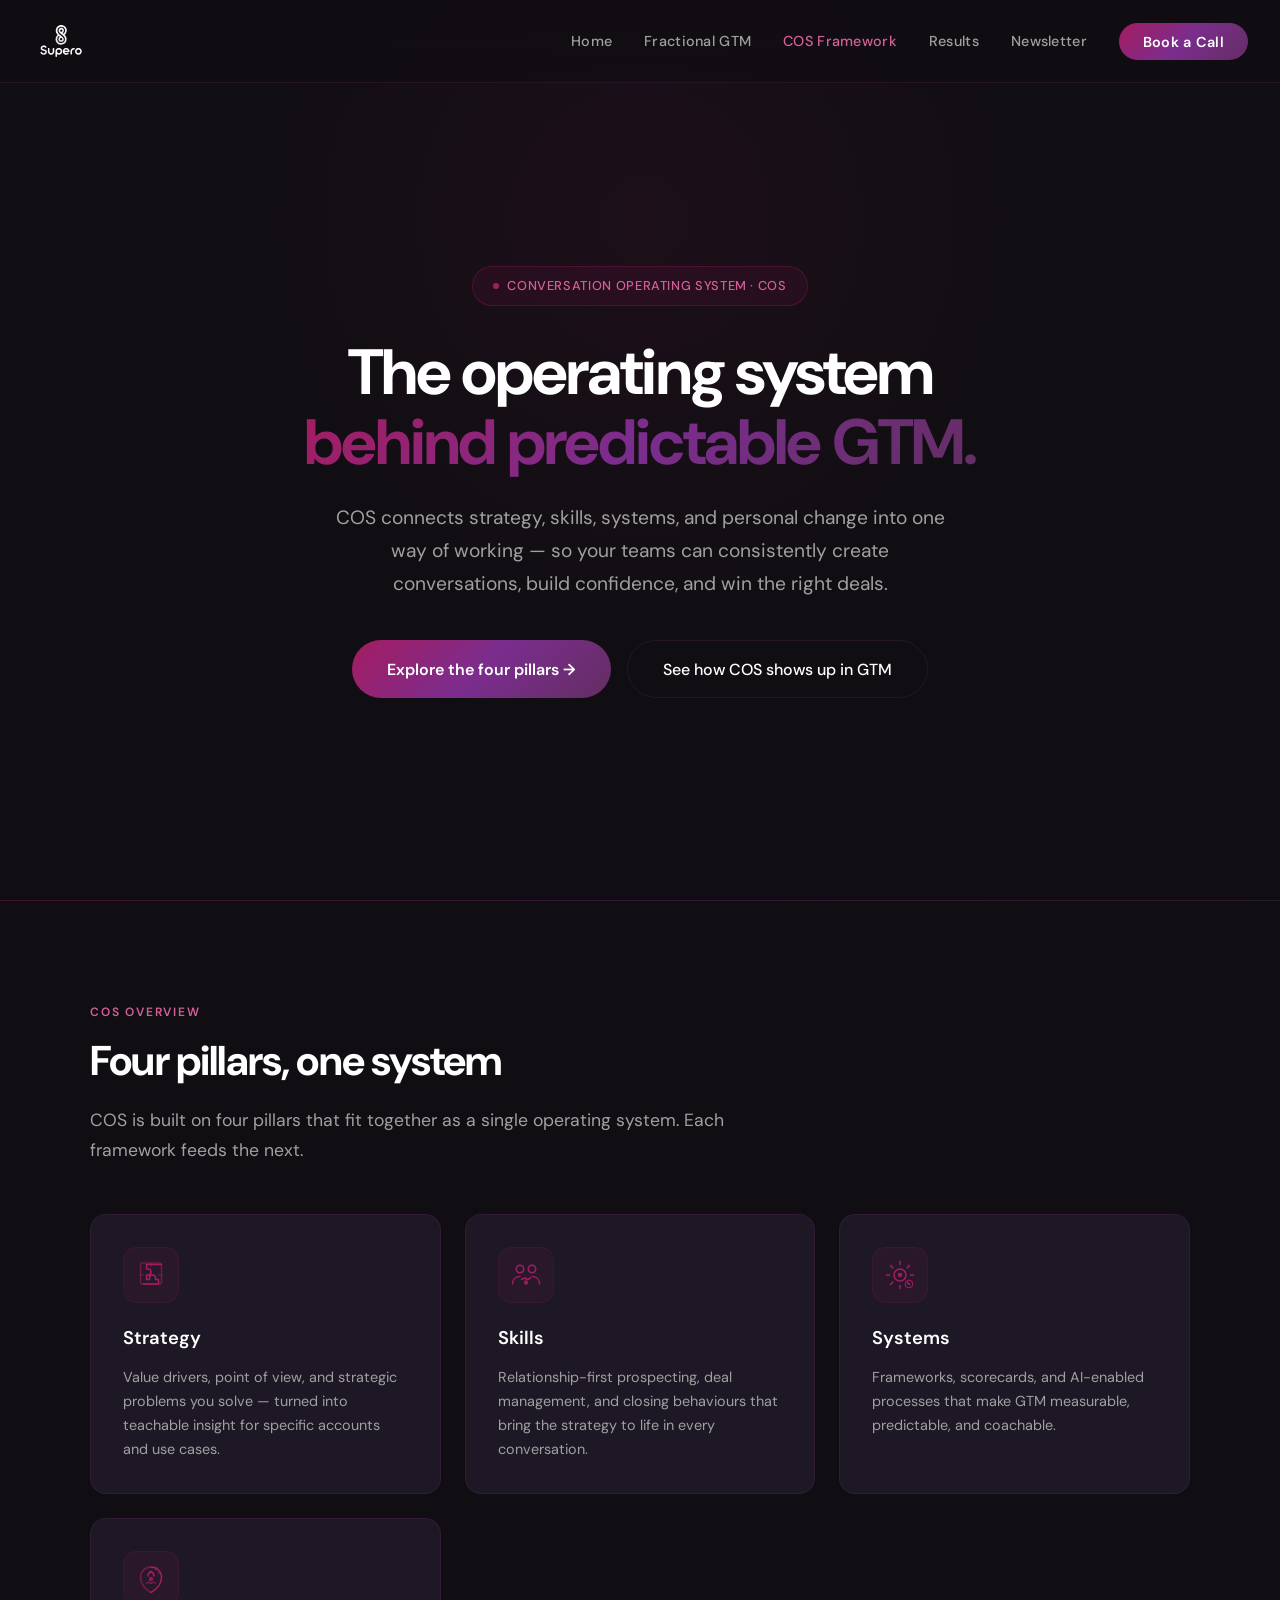
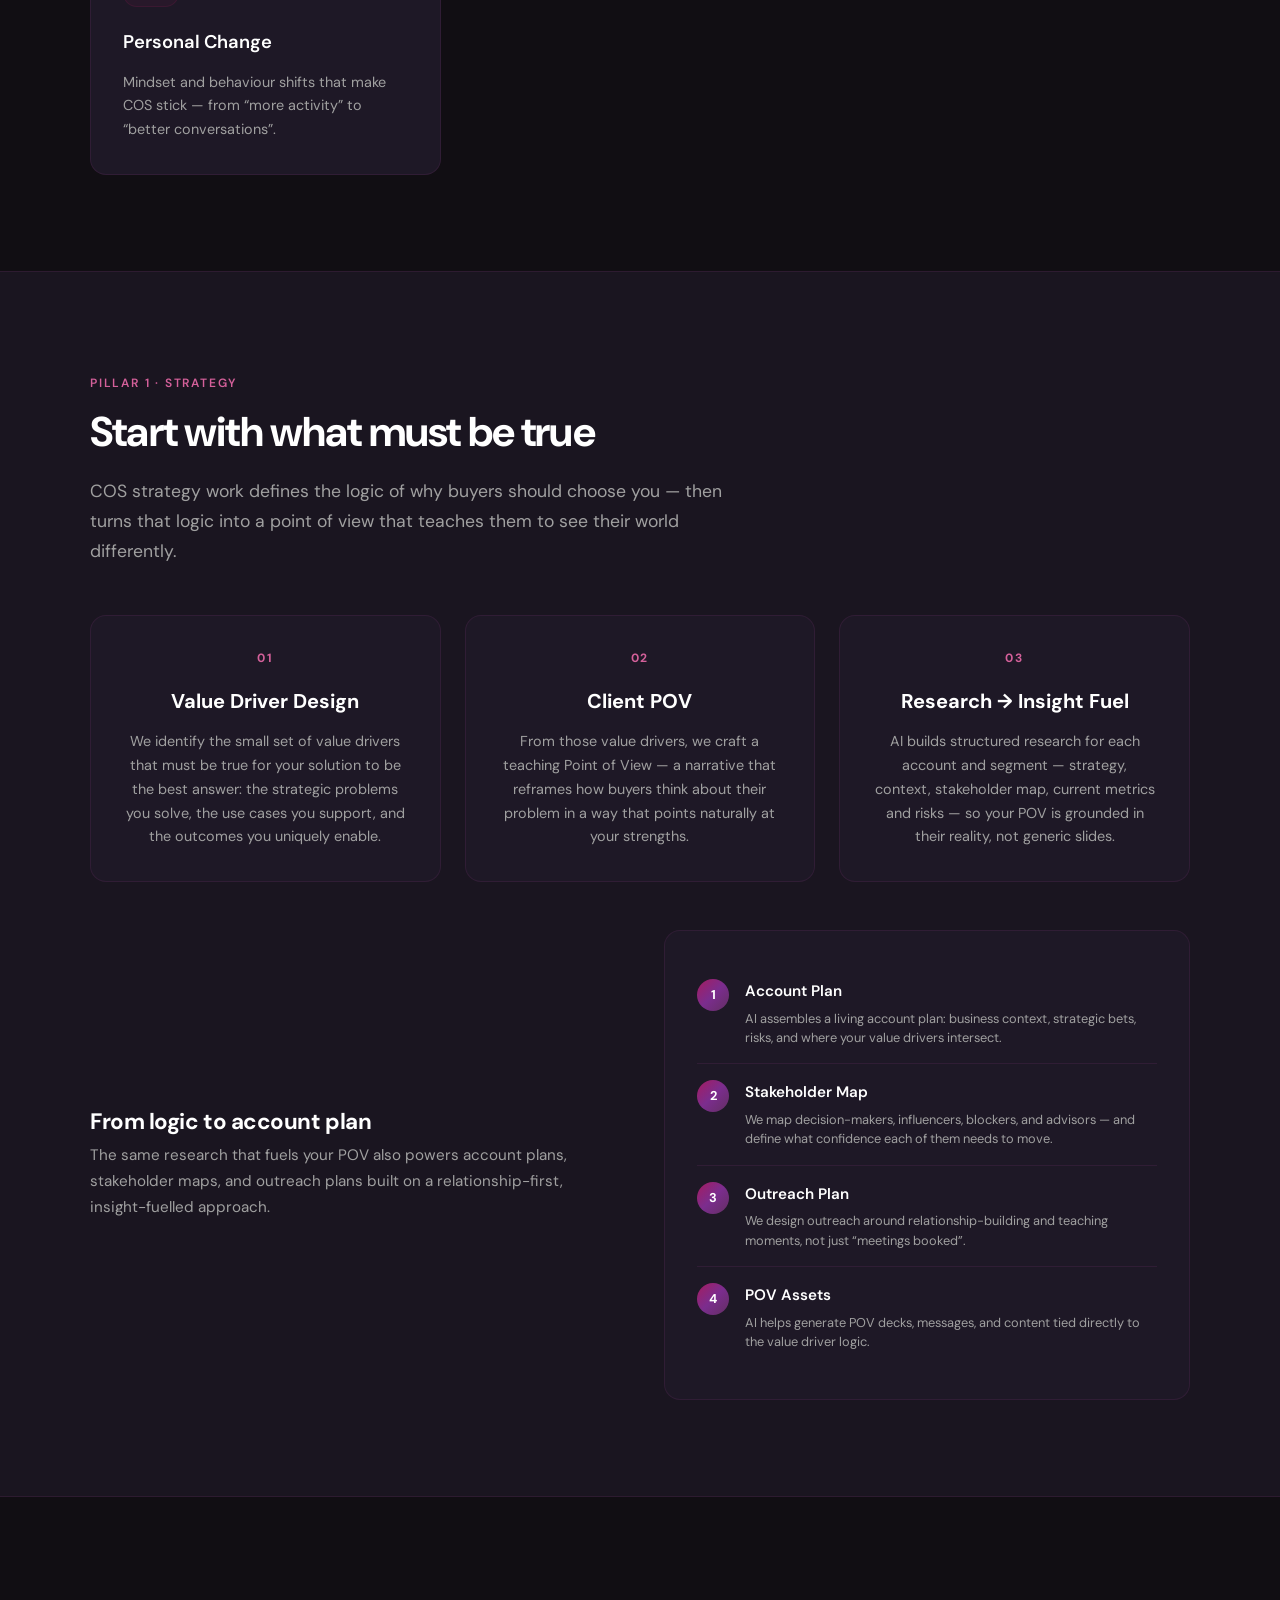
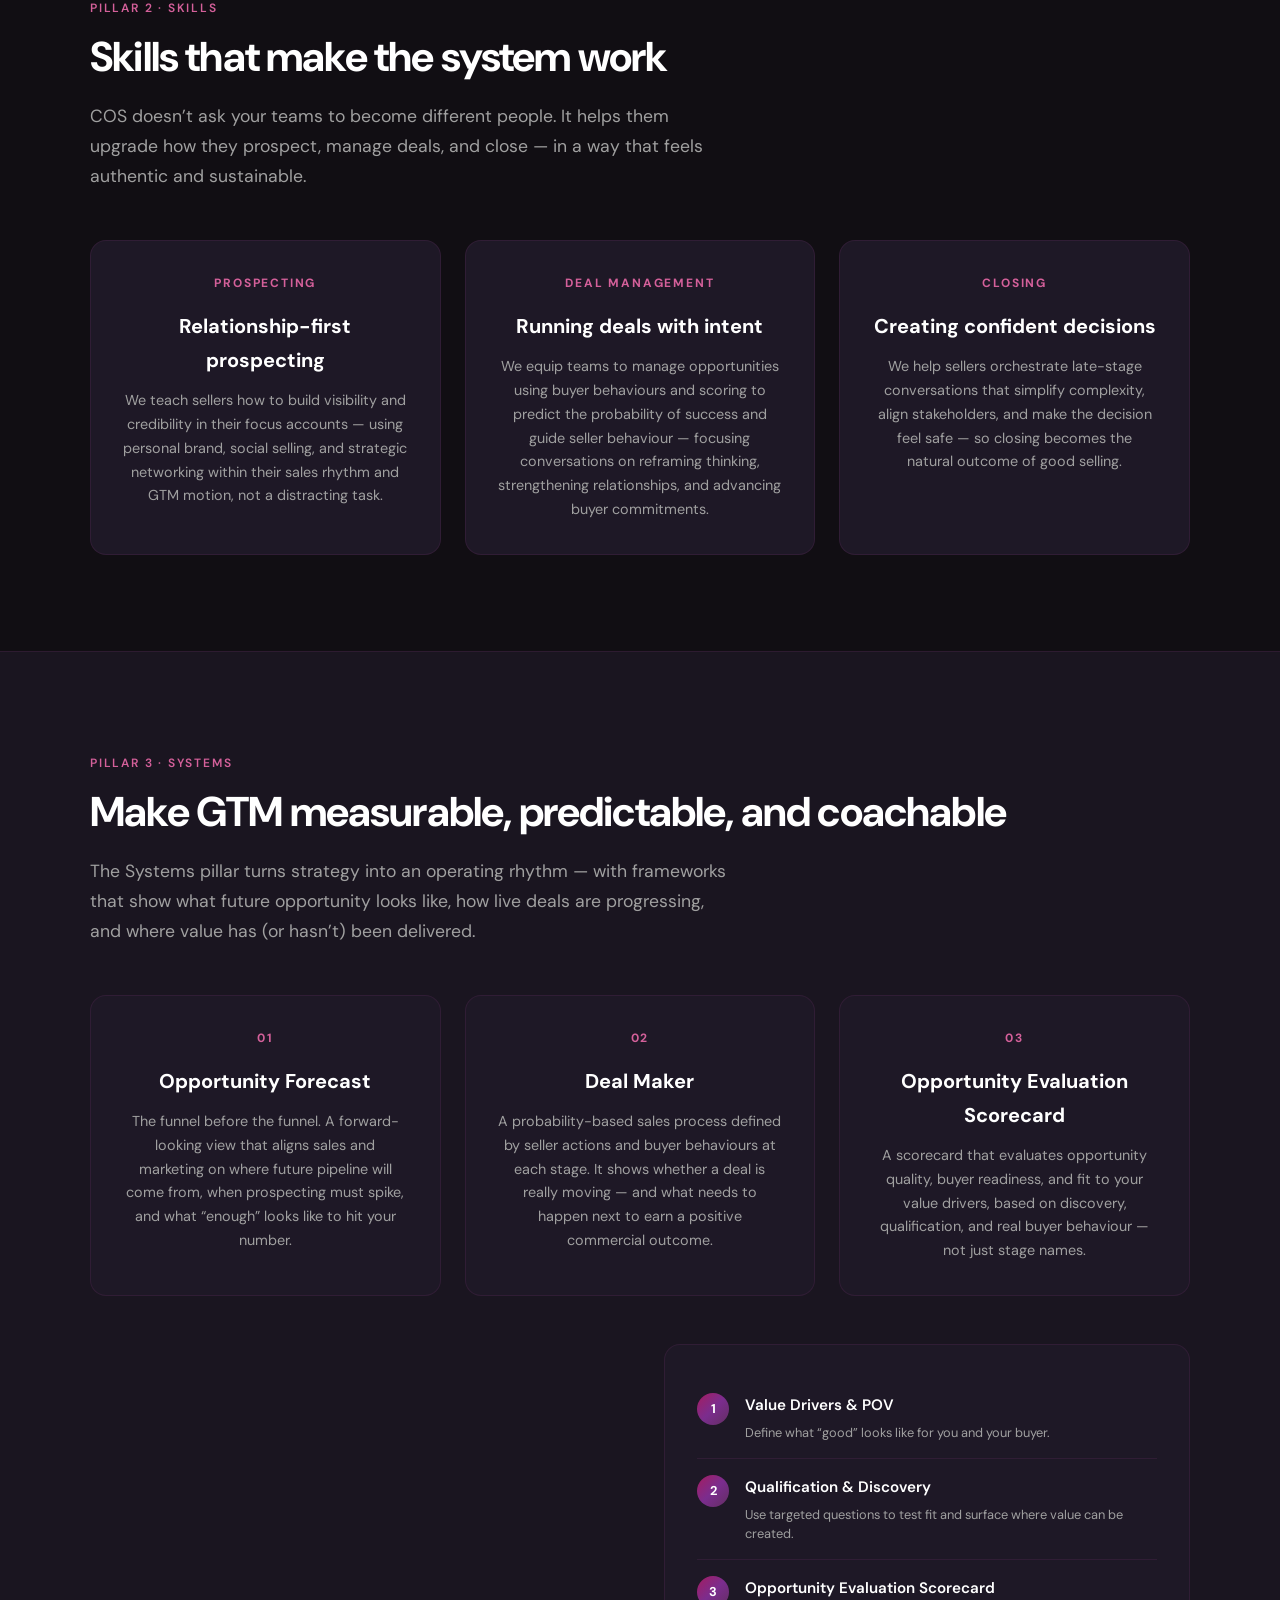
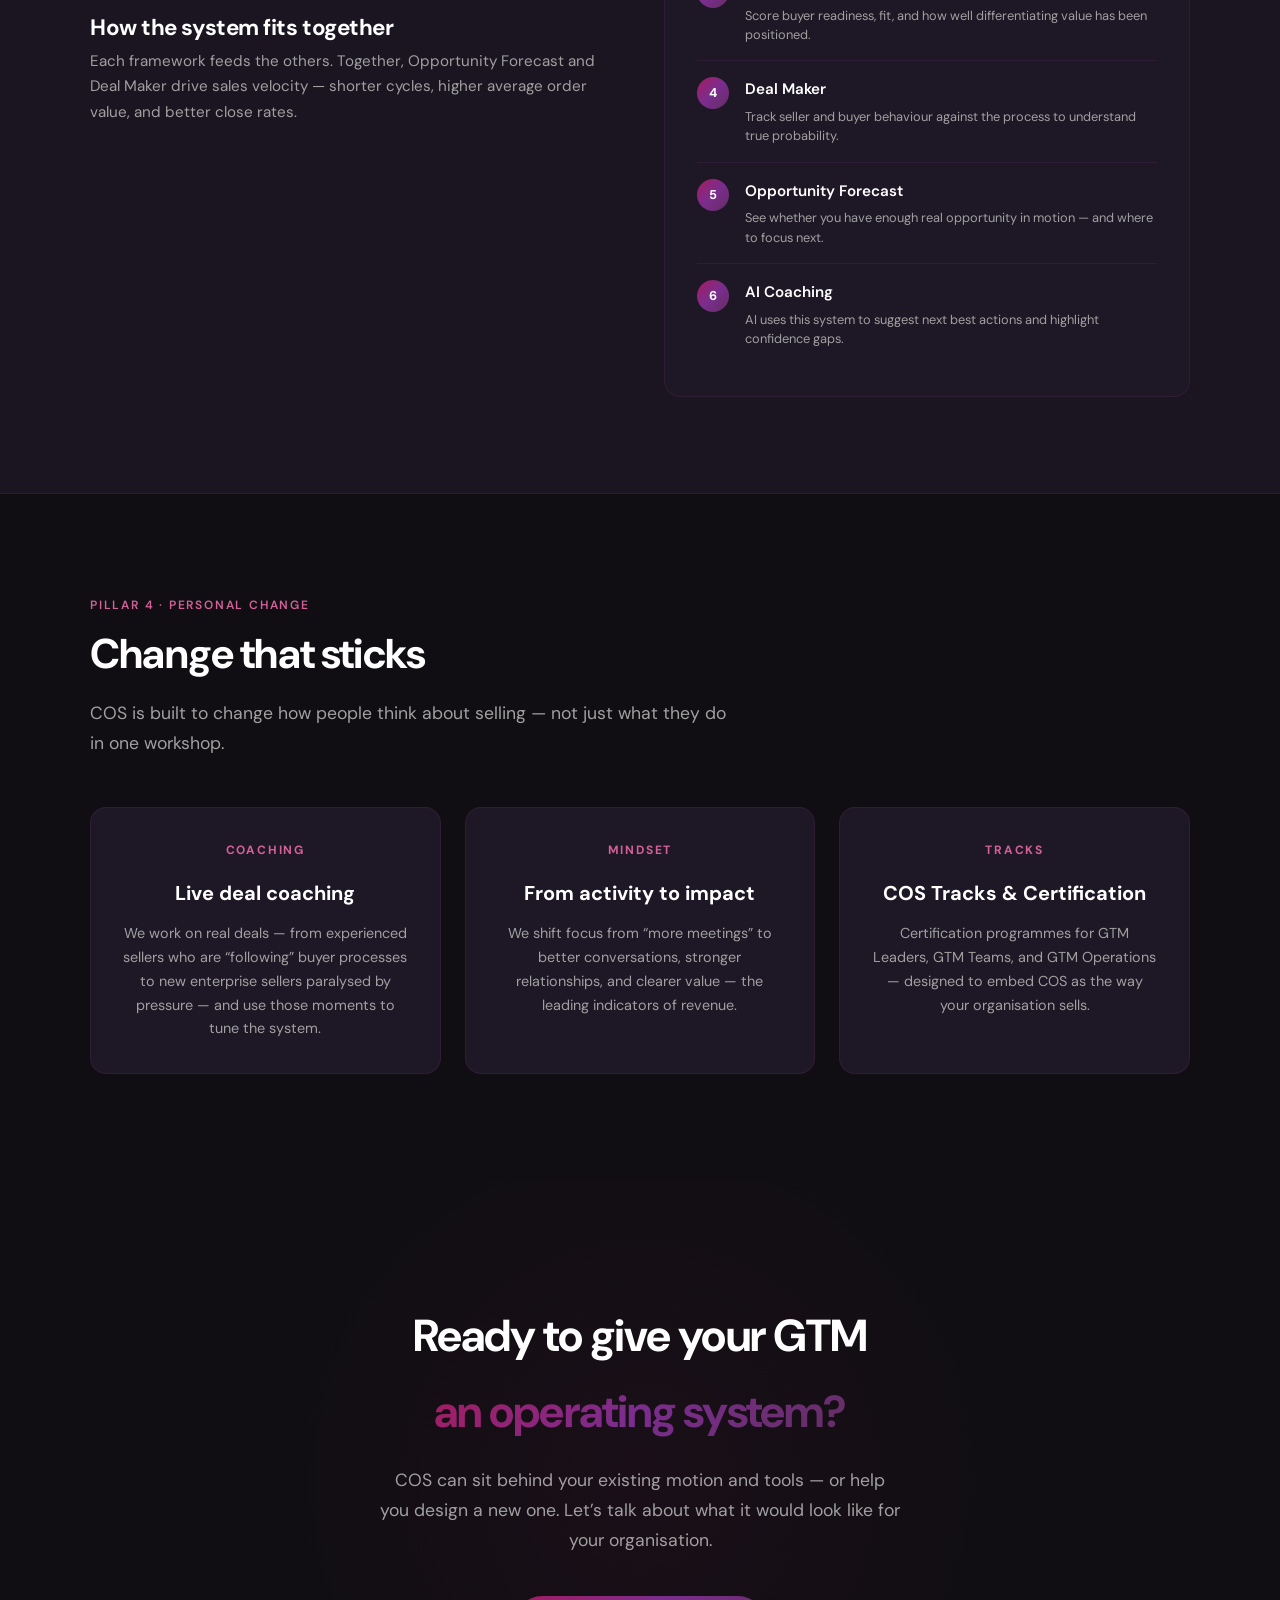
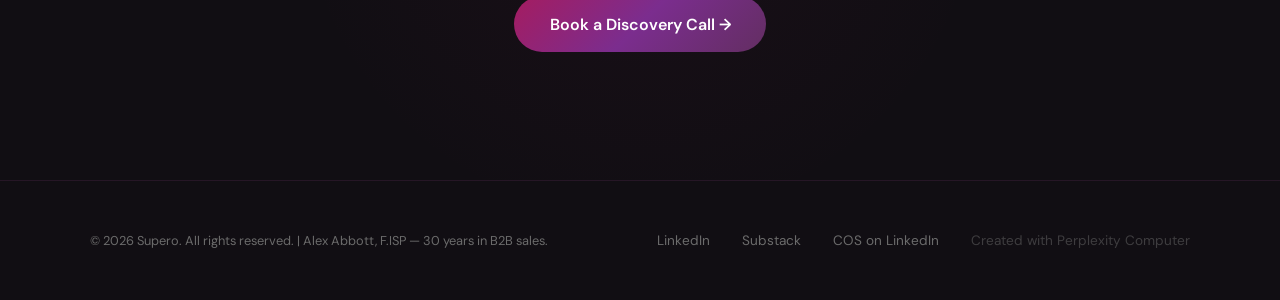
==== commit 30974c80: "COS Framework: reorder Skills before Systems to match pillar box order - Skills is now Pillar 2, Sys" ====
--- a/cos-framework.html
+++ b/cos-framework.html
@@ -330,9 +330,35 @@
 </div>
 </section>
 
-<section id="systems">
+<section id="skills">
 <div class="container fade-up">
-<span class="section-label">Pillar 2 · Systems</span>
+<span class="section-label">Pillar 2 · Skills</span>
+<h2 class="section-title">Skills that make the system work</h2>
+<p class="section-subtitle">COS doesn’t ask your teams to become different people. It helps them upgrade how they prospect, manage deals, and close — in a way that feels authentic and sustainable.</p>
+
+<div class="how-grid" style="margin-top:3rem;">
+<div class="how-card">
+<div class="how-number">Prospecting</div>
+<h3>Relationship-first prospecting</h3>
+<p>We teach sellers how to build visibility and credibility in their focus accounts — using personal brand, social selling, and strategic networking within their sales rhythm and GTM motion, not a distracting task.</p>
+</div>
+<div class="how-card">
+<div class="how-number">Deal Management</div>
+<h3>Running deals with intent</h3>
+<p>We equip teams to manage opportunities using buyer behaviours and scoring to predict the probability of success and guide seller behaviour — focusing conversations on reframing thinking, strengthening relationships, and advancing buyer commitments.</p>
+</div>
+<div class="how-card">
+<div class="how-number">Closing</div>
+<h3>Creating confident decisions</h3>
+<p>We help sellers orchestrate late-stage conversations that simplify complexity, align stakeholders, and make the decision feel safe — so closing becomes the natural outcome of good selling.</p>
+</div>
+</div>
+</div>
+</section>
+
+<section id="systems" class="cos-section">
+<div class="container fade-up">
+<span class="section-label">Pillar 3 · Systems</span>
 <h2 class="section-title">Make GTM measurable, predictable, and coachable</h2>
 <p class="section-subtitle">The Systems pillar turns strategy into an operating rhythm — with frameworks that show what future opportunity looks like, how live deals are progressing, and where value has (or hasn’t) been delivered.</p>
 
@@ -402,32 +428,6 @@
 <p>AI uses this system to suggest next best actions and highlight confidence gaps.</p>
 </div>
 </div>
-</div>
-</div>
-</div>
-</section>
-
-<section id="skills" class="cos-section">
-<div class="container fade-up">
-<span class="section-label">Pillar 3 · Skills</span>
-<h2 class="section-title">Skills that make the system work</h2>
-<p class="section-subtitle">COS doesn’t ask your teams to become different people. It helps them upgrade how they prospect, manage deals, and close — in a way that feels authentic and sustainable.</p>
-
-<div class="how-grid" style="margin-top:3rem;">
-<div class="how-card">
-<div class="how-number">Prospecting</div>
-<h3>Relationship-first prospecting</h3>
-<p>We teach sellers how to build visibility and credibility in their focus accounts — using personal brand, social selling, and strategic networking within their sales rhythm and GTM motion, not a distracting task.</p>
-</div>
-<div class="how-card">
-<div class="how-number">Deal Management</div>
-<h3>Running deals with intent</h3>
-<p>We equip teams to manage opportunities using buyer behaviours and scoring to predict the probability of success and guide seller behaviour — focusing conversations on reframing thinking, strengthening relationships, and advancing buyer commitments.</p>
-</div>
-<div class="how-card">
-<div class="how-number">Closing</div>
-<h3>Creating confident decisions</h3>
-<p>We help sellers orchestrate late-stage conversations that simplify complexity, align stakeholders, and make the decision feel safe — so closing becomes the natural outcome of good selling.</p>
 </div>
 </div>
 </div>
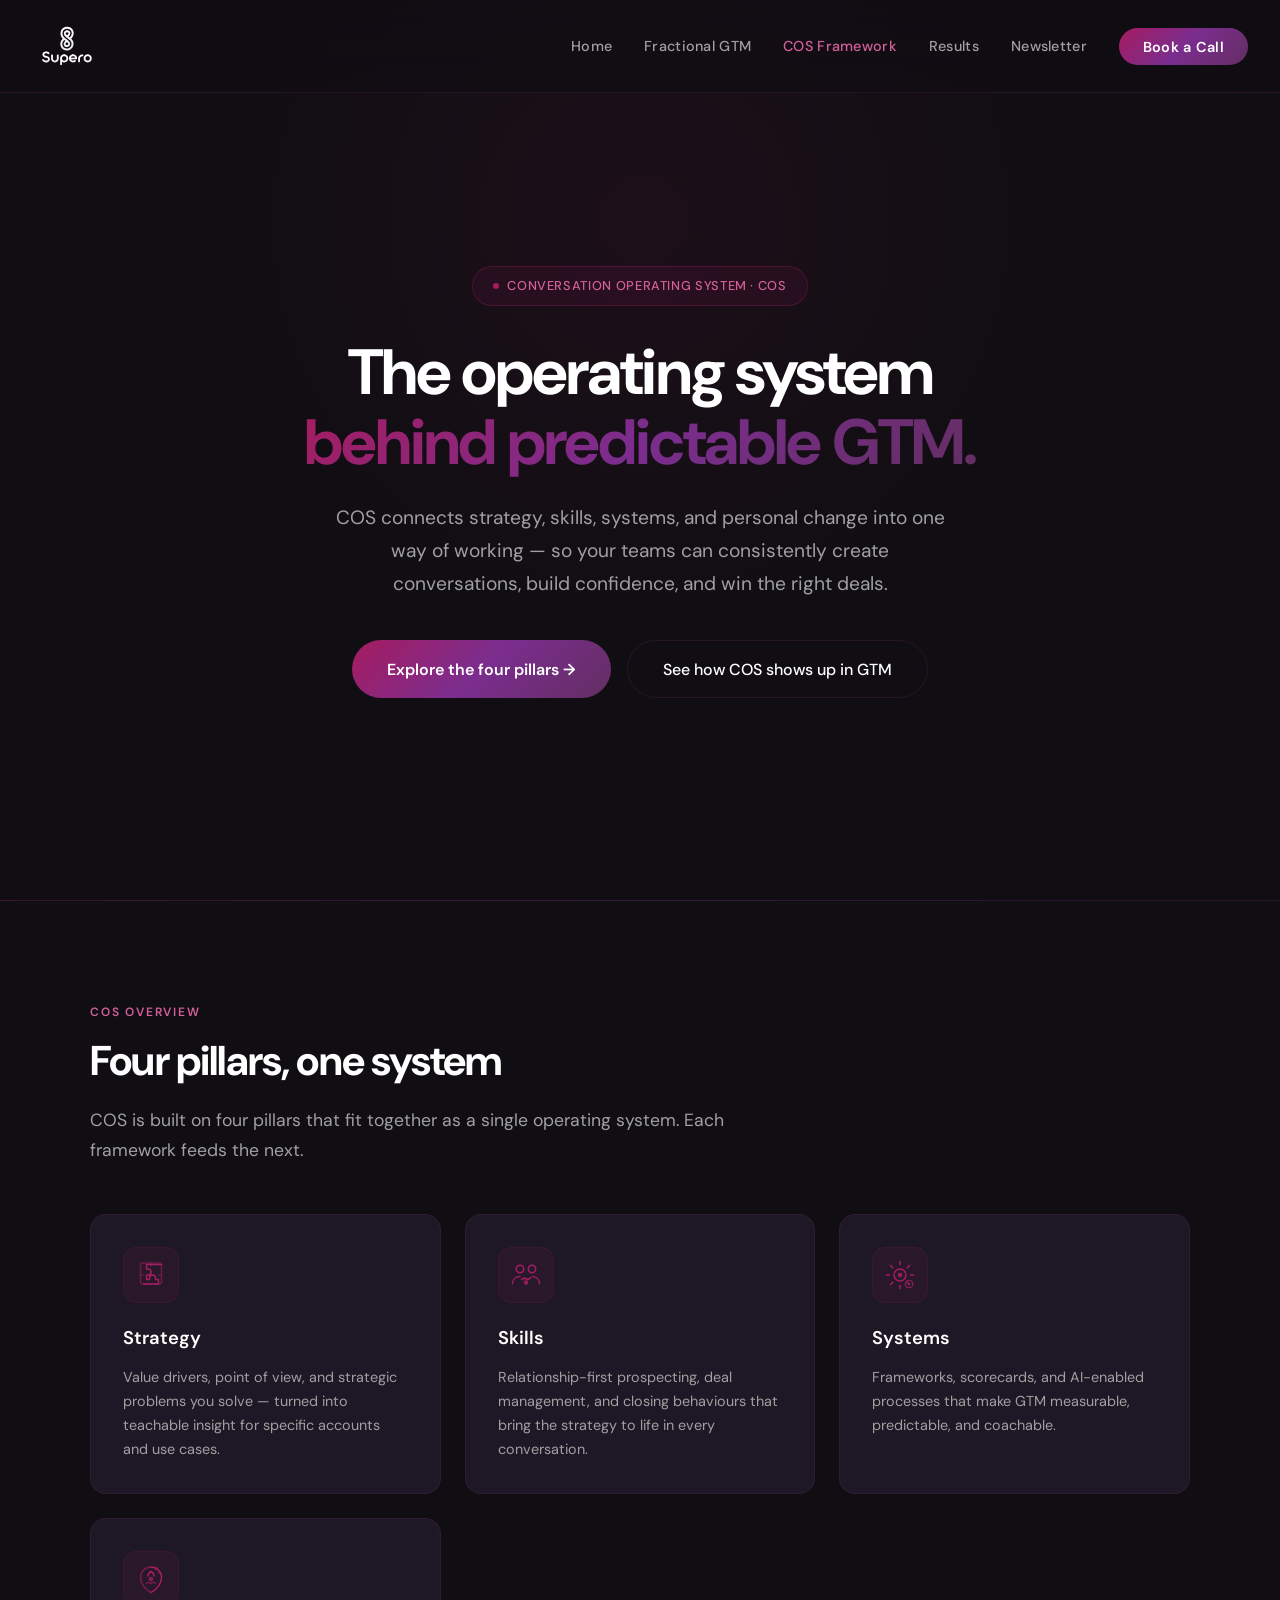
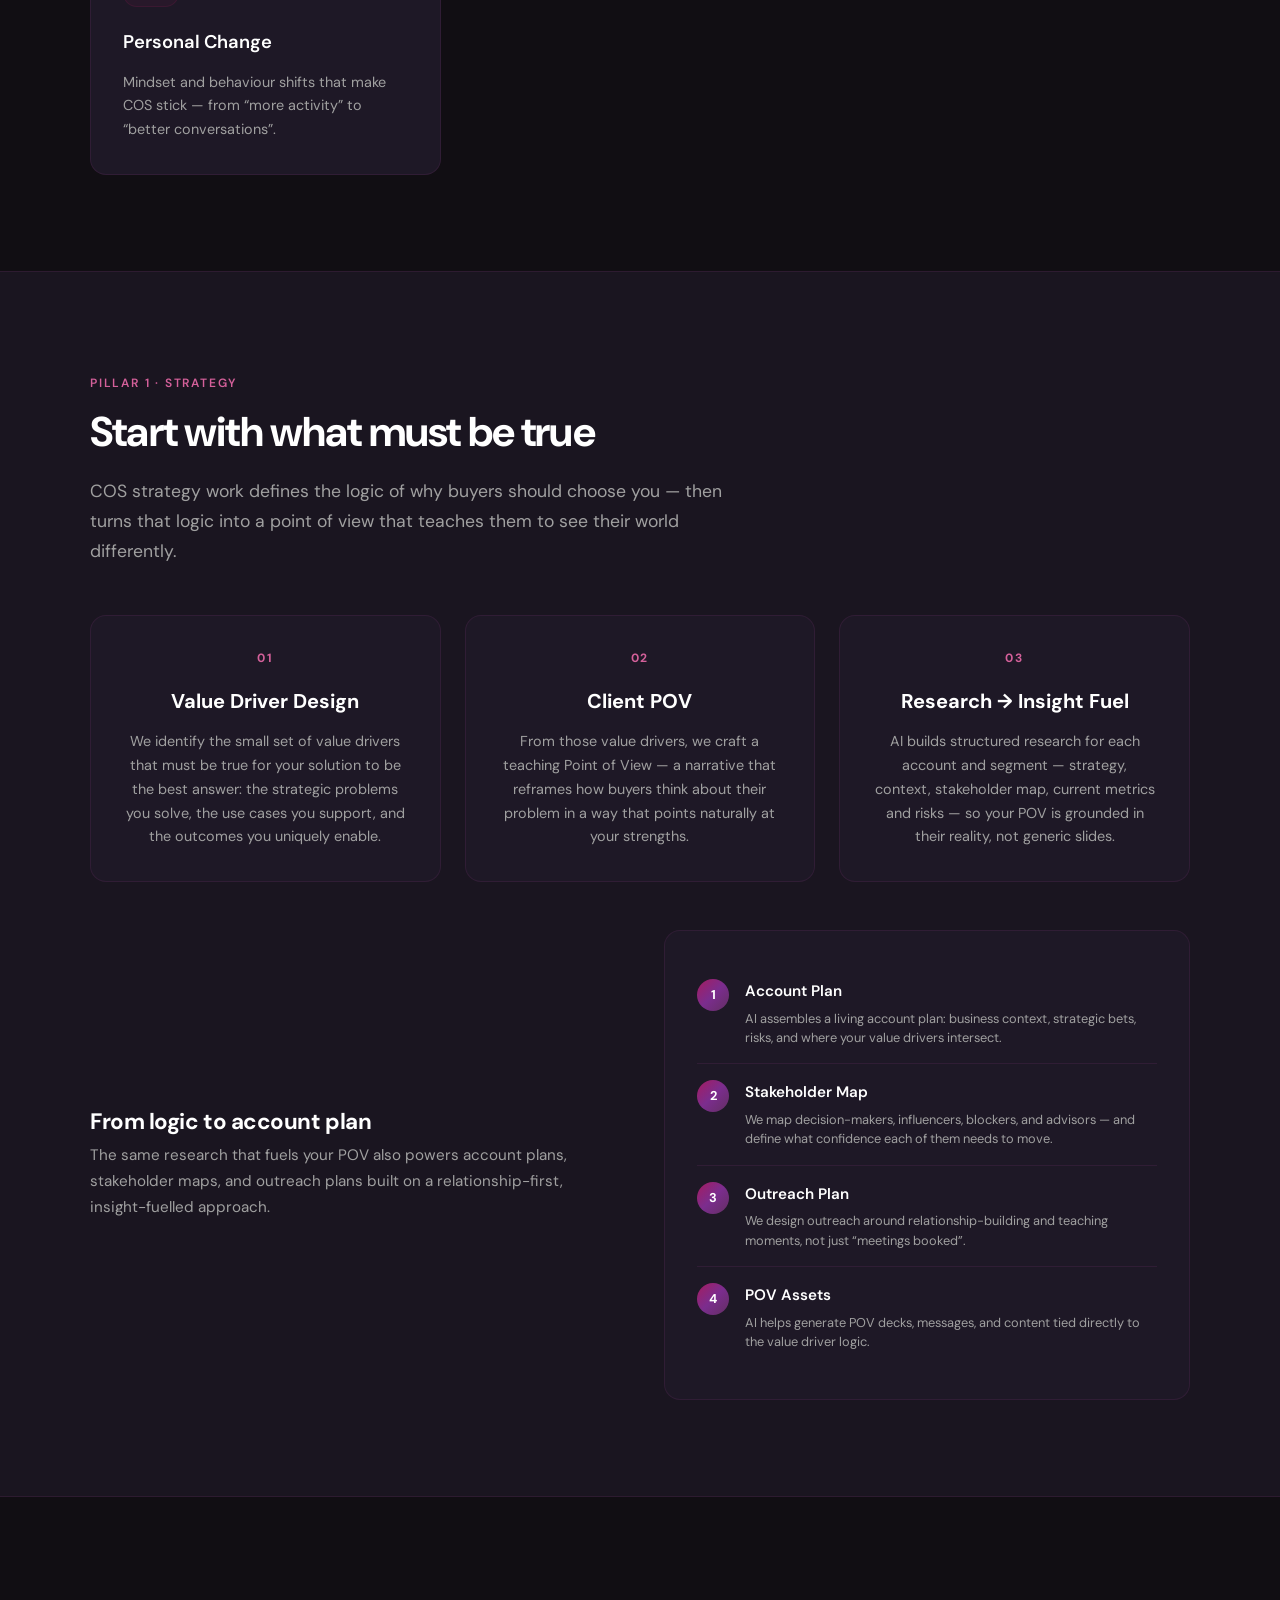
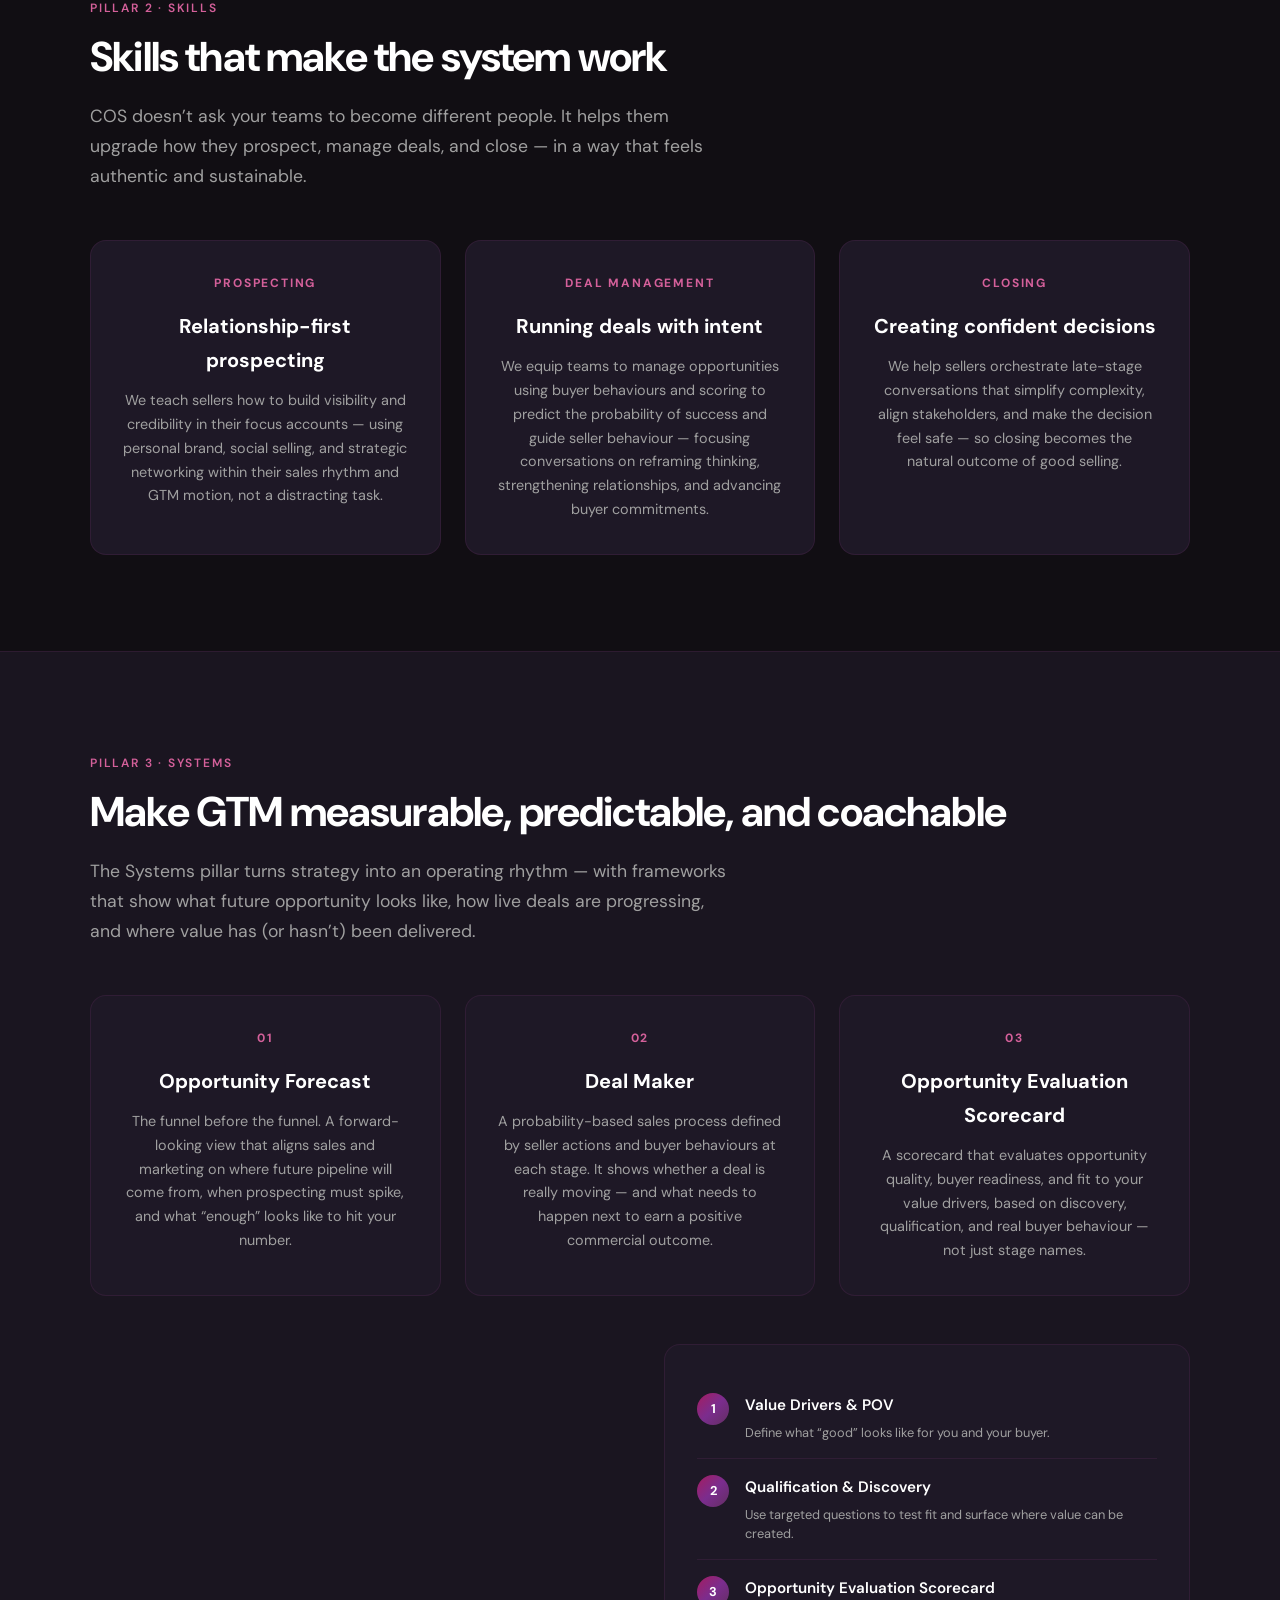
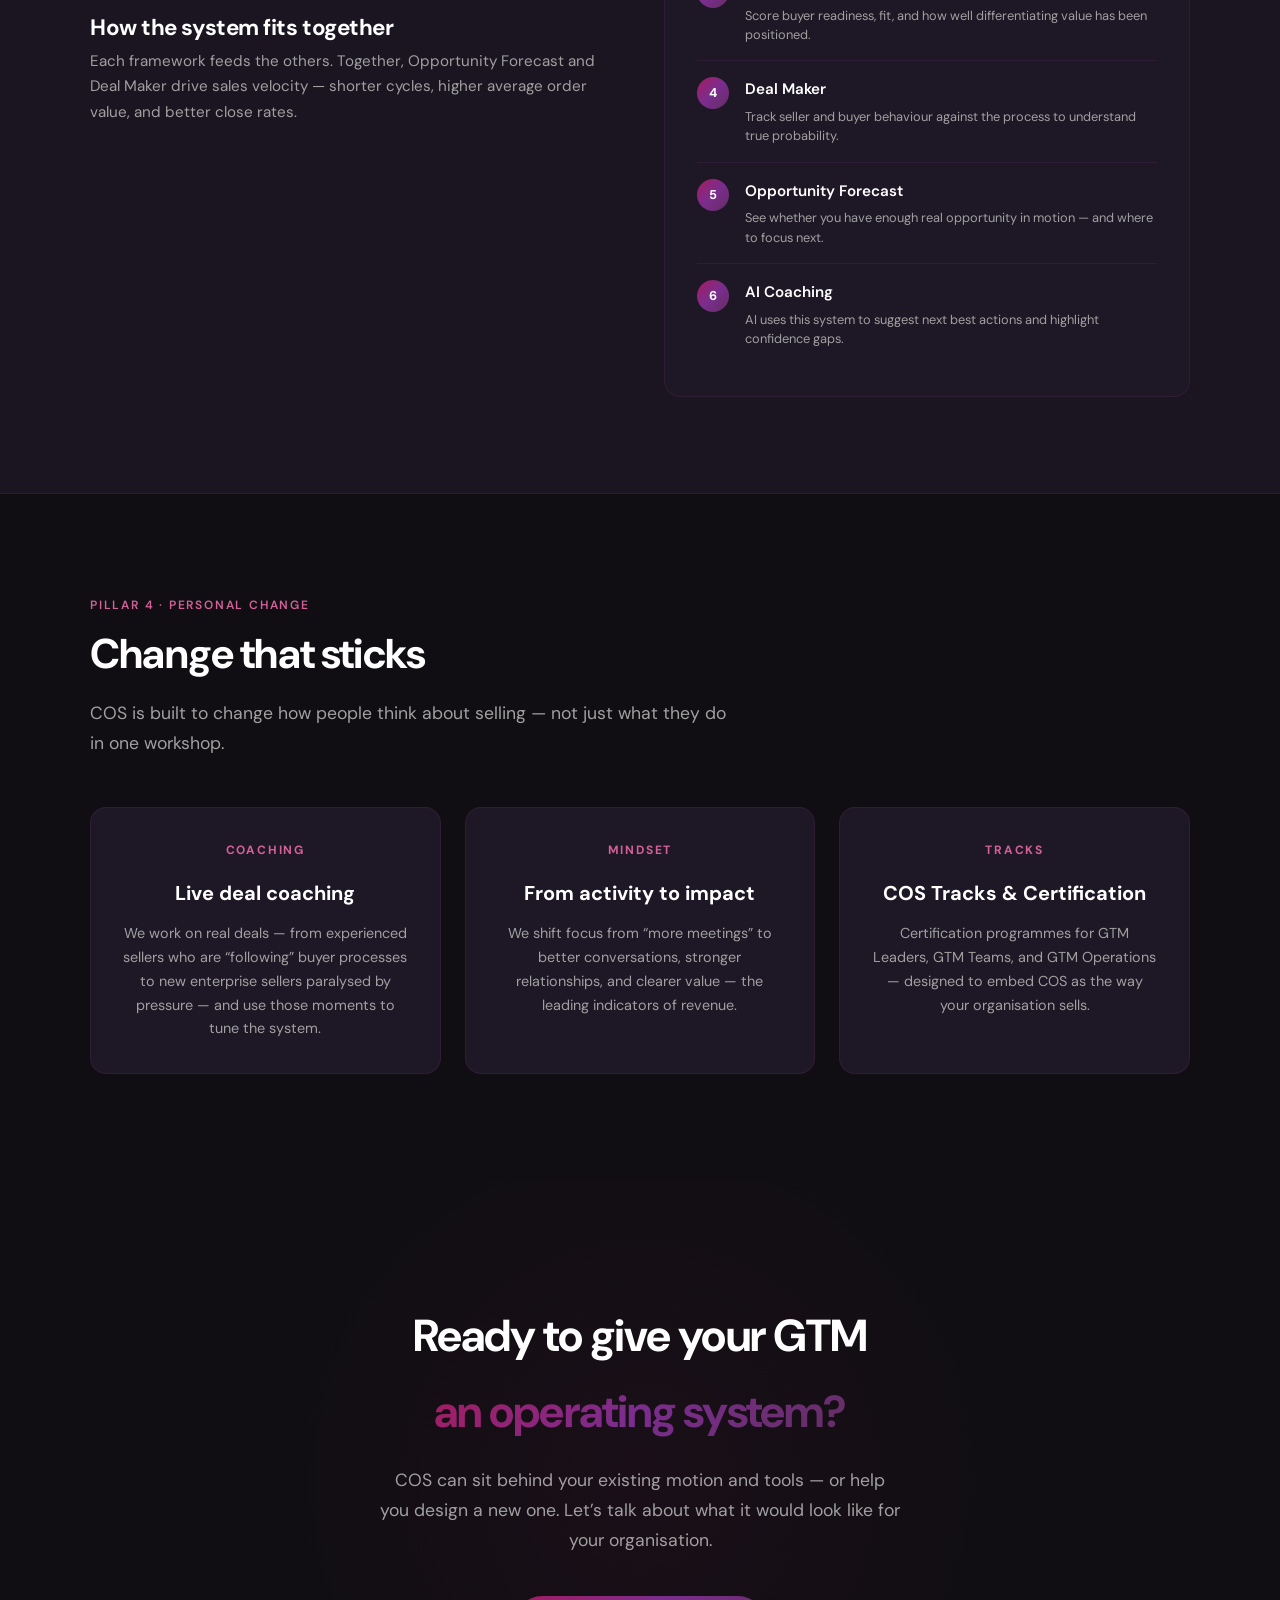
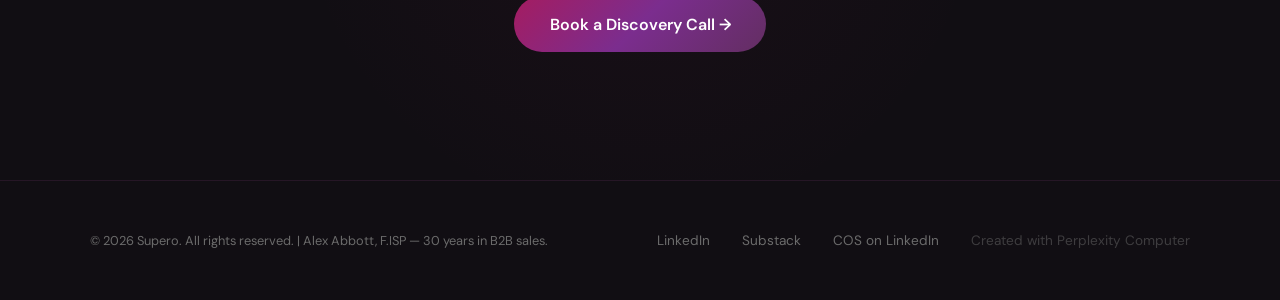
==== commit f1be3576: "Add S∞ watermark to hero + increase nav logo 20% - S∞ mark as subtle watermark behind hero headline " ====
--- a/cos-framework.html
+++ b/cos-framework.html
@@ -92,7 +92,7 @@
 
 <nav>
     <a href="./index.html" class="nav-logo" aria-label="Supero - Home">
-        <svg id="supero-logo" aria-label="Supero" style="height:50px;width:auto;" data-name="Layer 1" xmlns="http://www.w3.org/2000/svg" xmlns:xlink="http://www.w3.org/1999/xlink" version="1.1" viewBox="0 0 791.5 679.3">
+        <svg id="supero-logo" aria-label="Supero" style="height:60px;width:auto;" data-name="Layer 1" xmlns="http://www.w3.org/2000/svg" xmlns:xlink="http://www.w3.org/1999/xlink" version="1.1" viewBox="0 0 791.5 679.3">
   <defs>
     <style>
       .cls-1 {
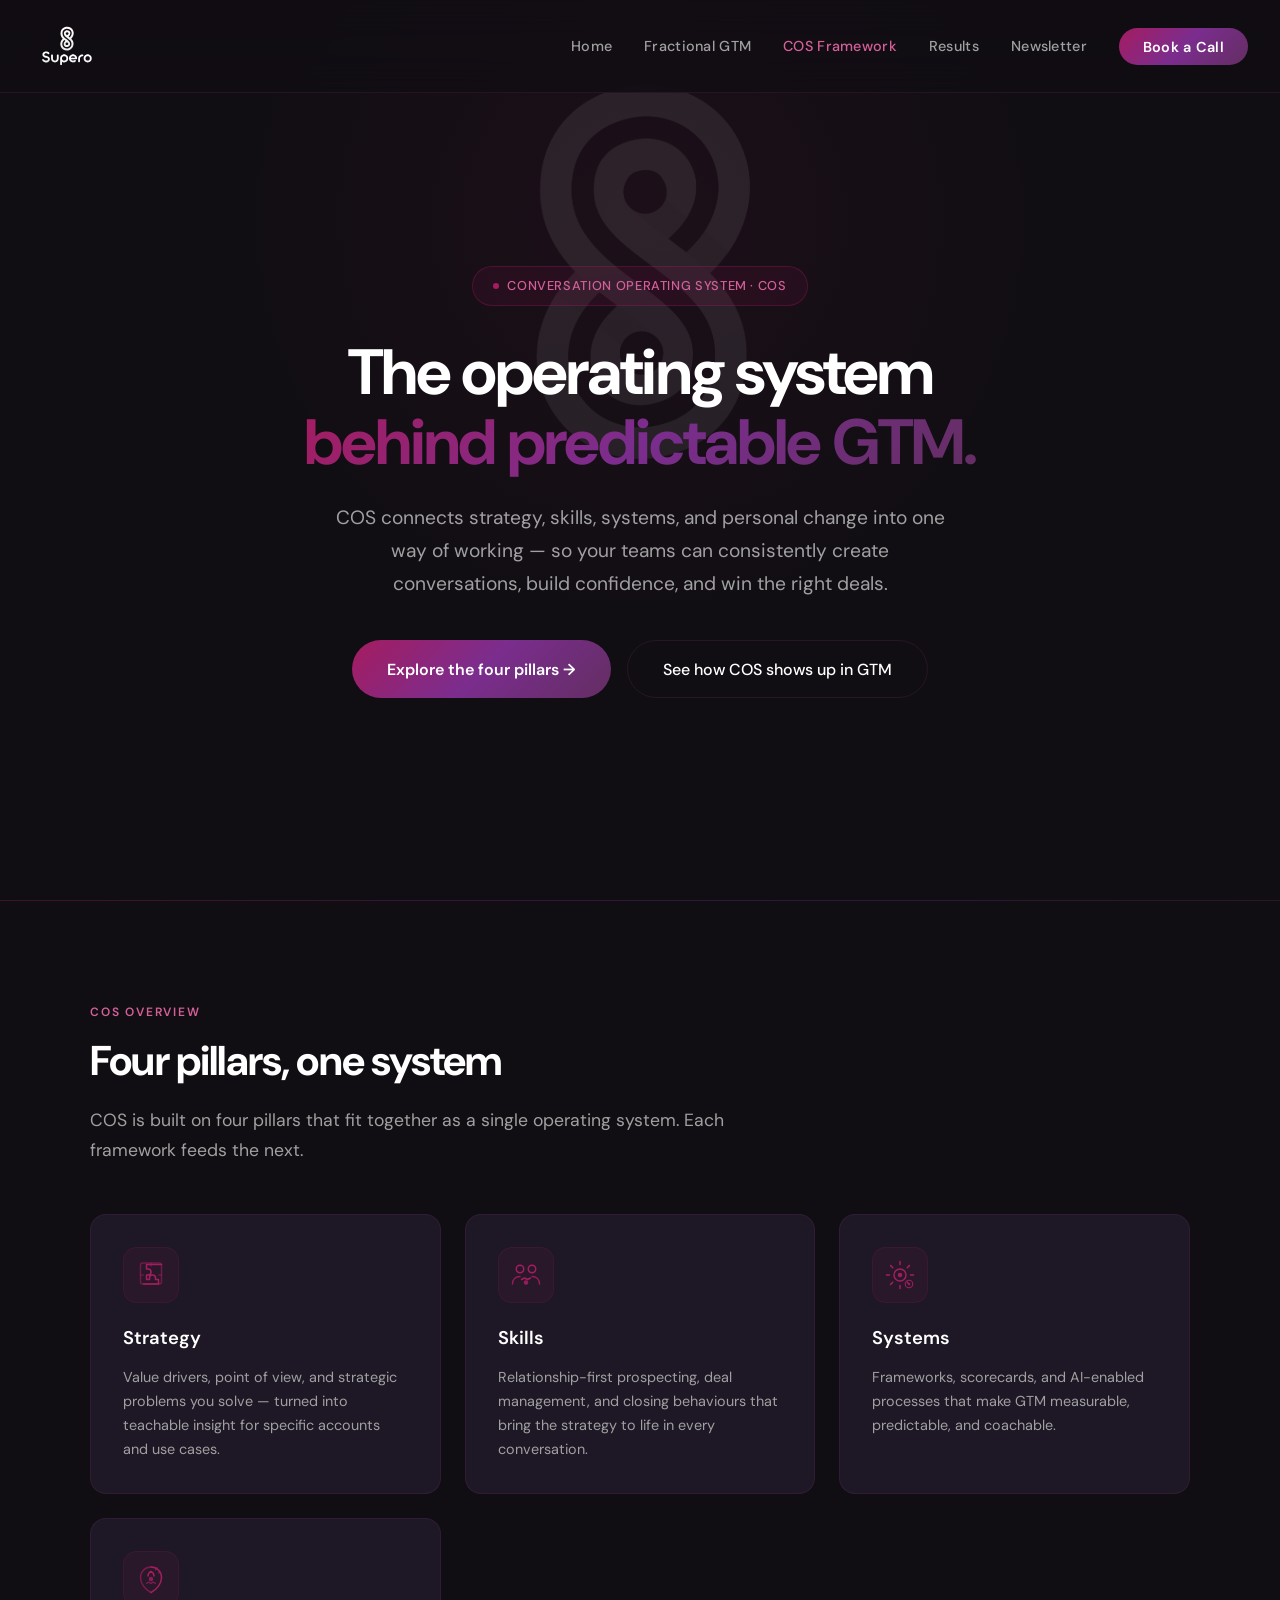
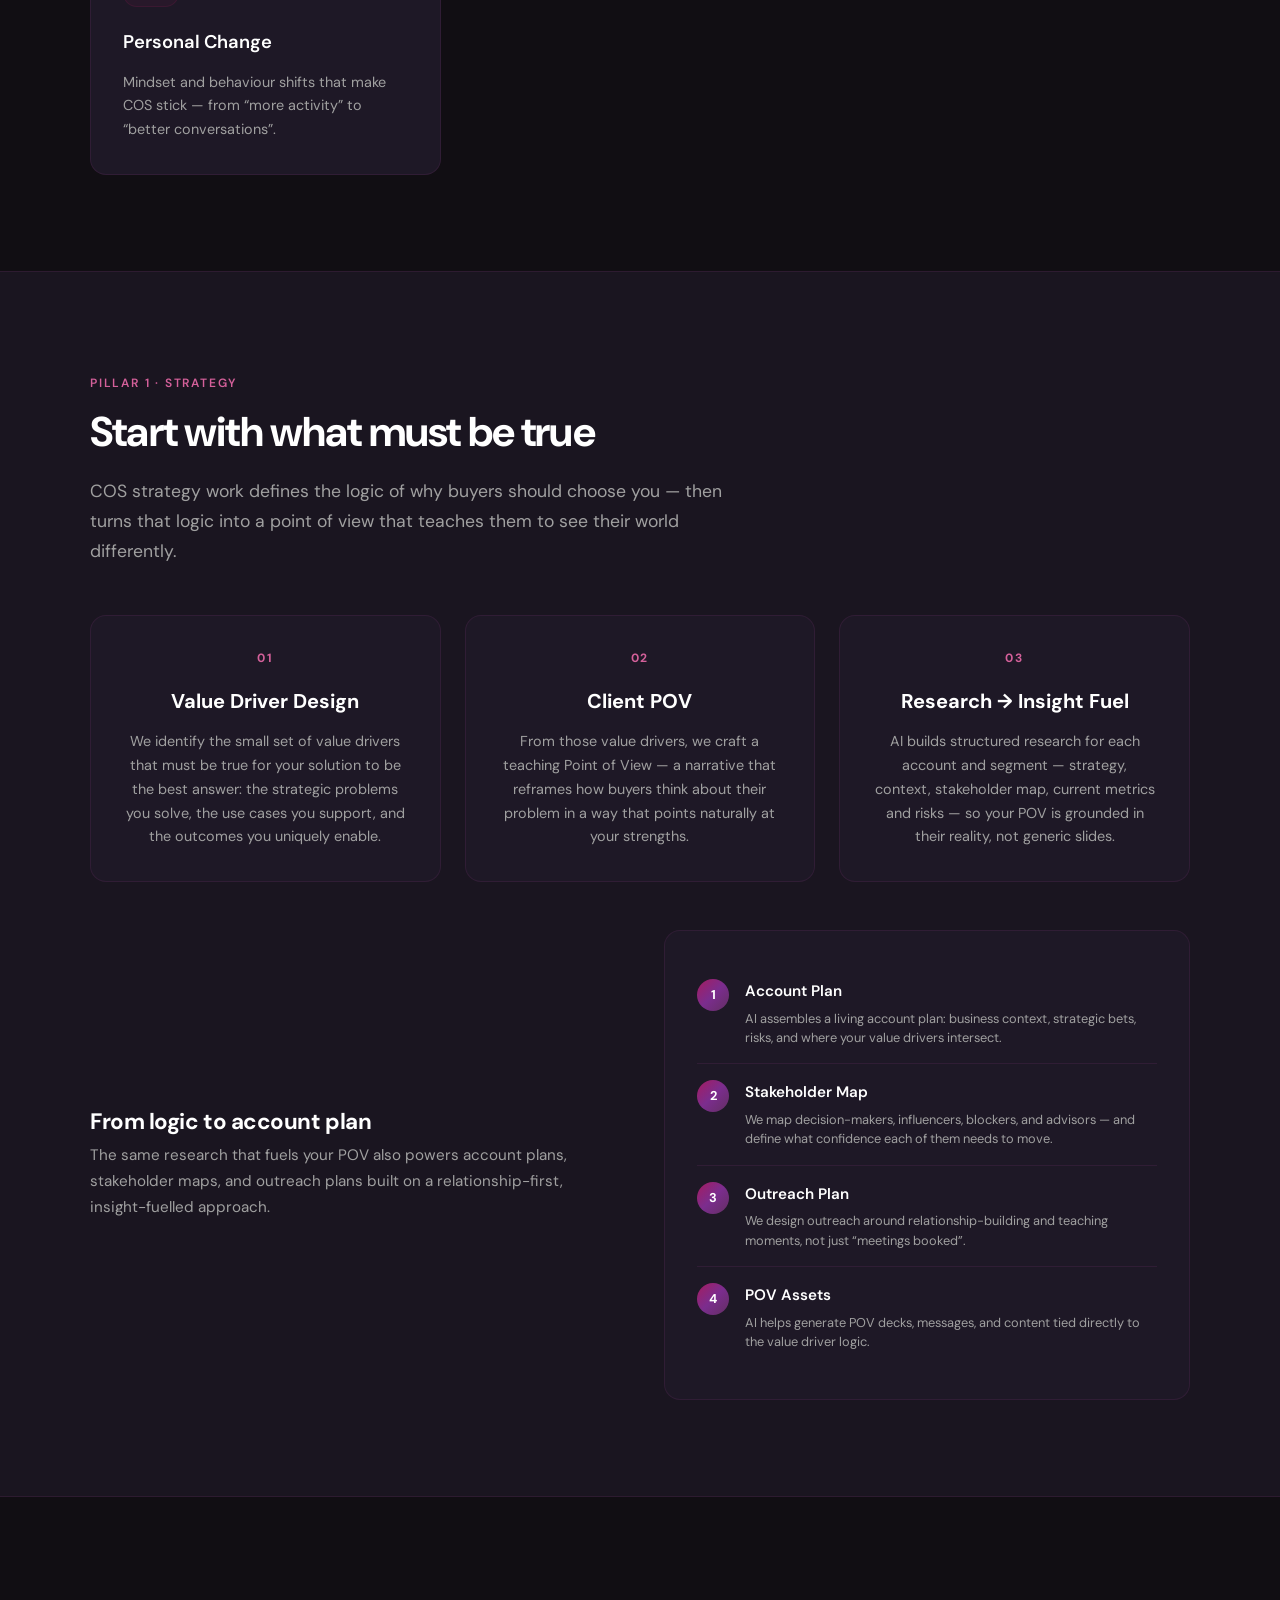
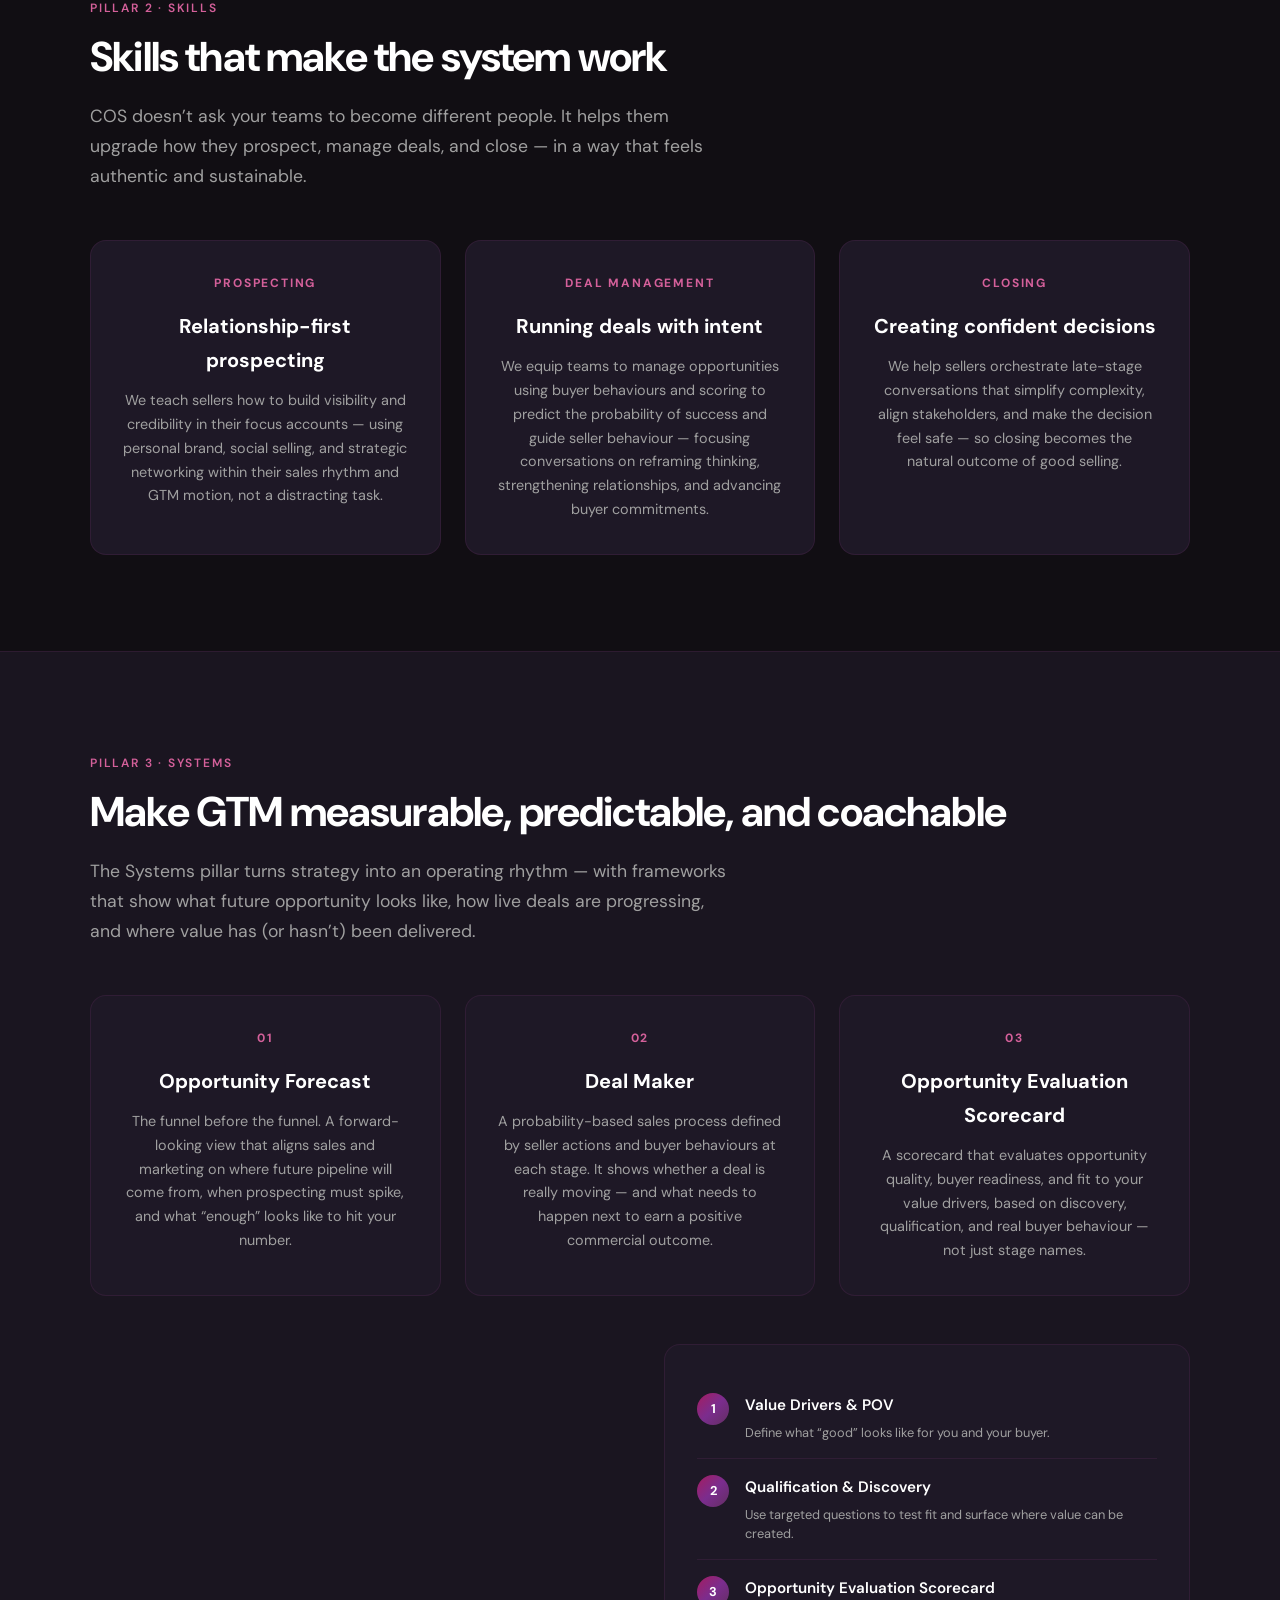
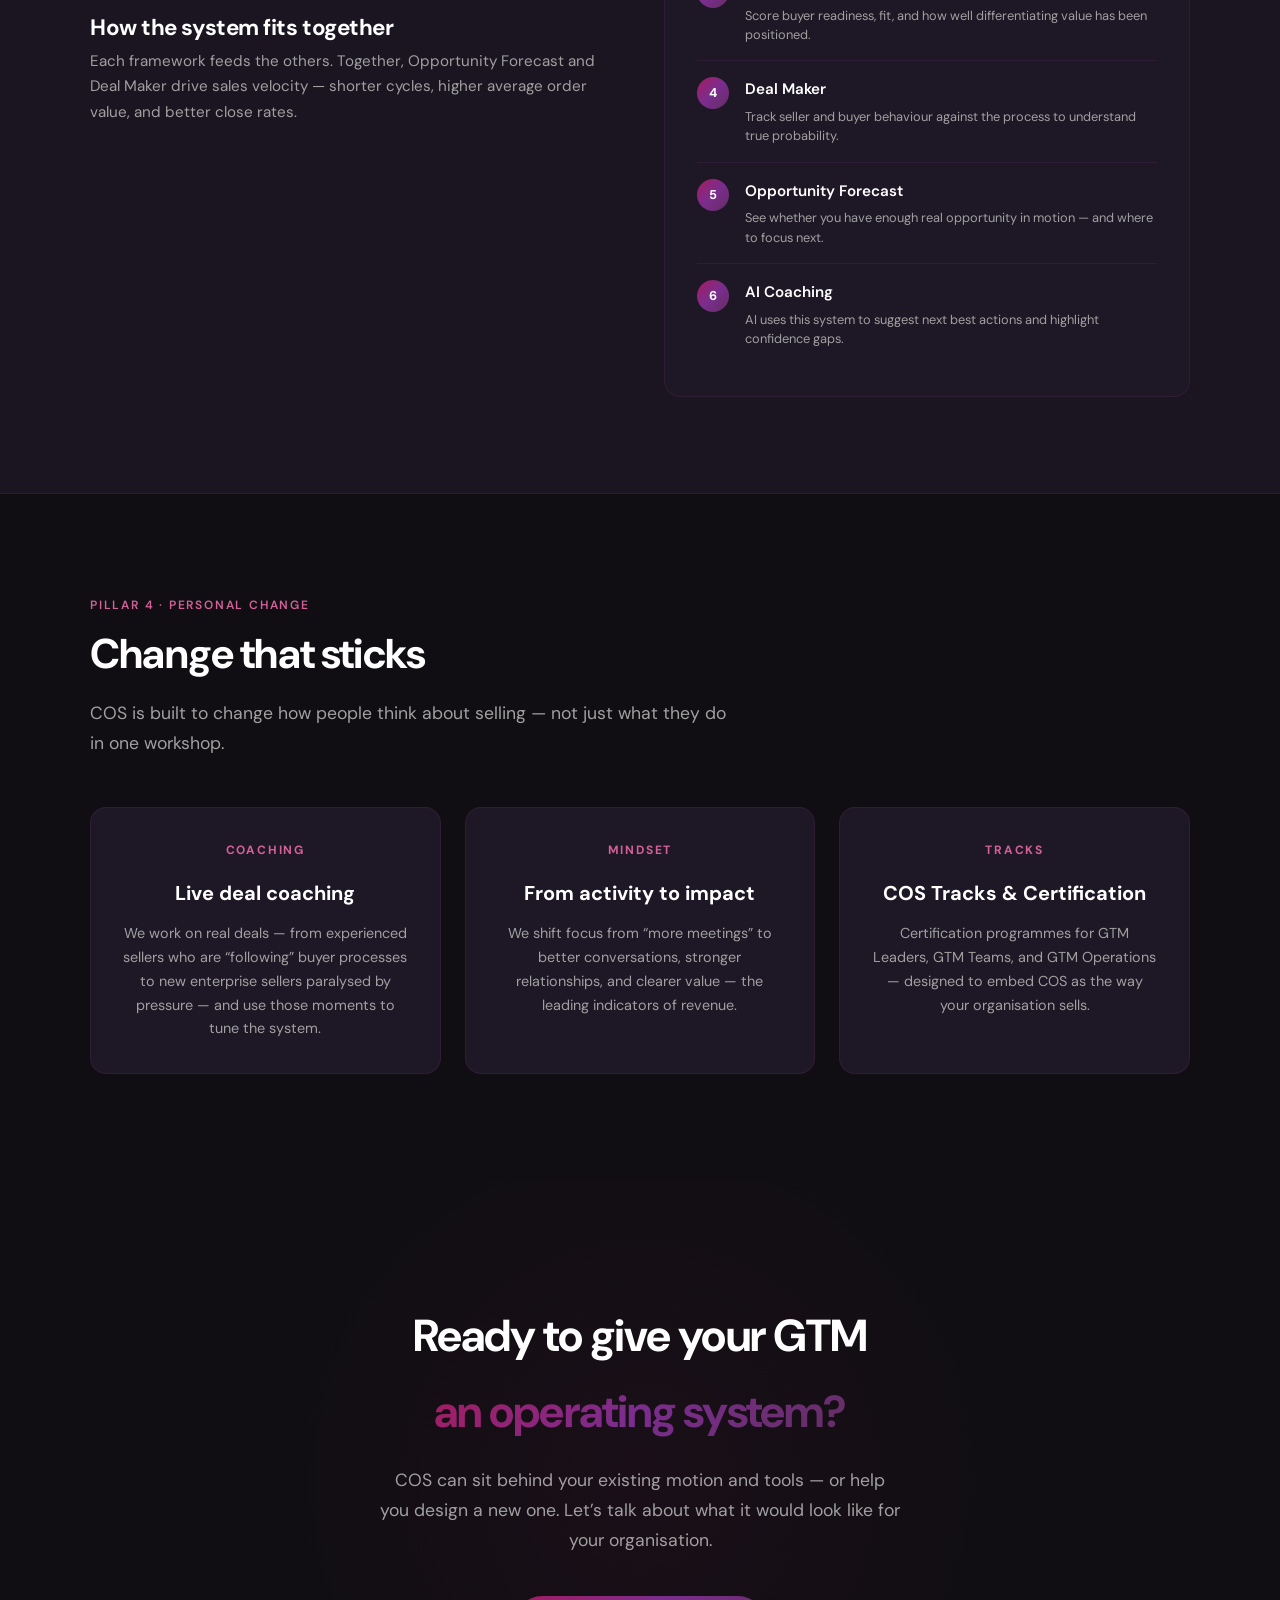
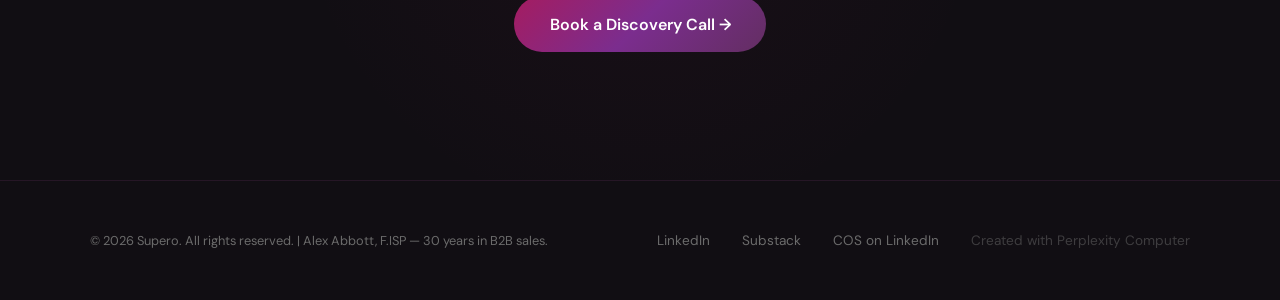
==== commit ebfc64b0: "Add S∞ watermark to hero on all pages" ====
--- a/cos-framework.html
+++ b/cos-framework.html
@@ -195,7 +195,8 @@
 </nav>
 
 <section class="hero" id="top">
-<div class="hero-content fade-up">
+<img src="./assets/supero-s-brand.svg" alt="" aria-hidden="true" style="position:absolute; top:8%; left:50%; transform:translateX(-50%); height:50%; max-height:400px; opacity:0.08; pointer-events:none; z-index:0;">
+<div class="hero-content fade-up" style="position:relative; z-index:1;">
 <div class="hero-badge">Conversation Operating System · COS</div>
 <h1>The operating system<br><span class="gradient-text">behind predictable GTM.</span></h1>
 <p class="hero-sub">COS connects strategy, skills, systems, and personal change into one way of working — so your teams can consistently create conversations, build confidence, and win the right deals.</p>
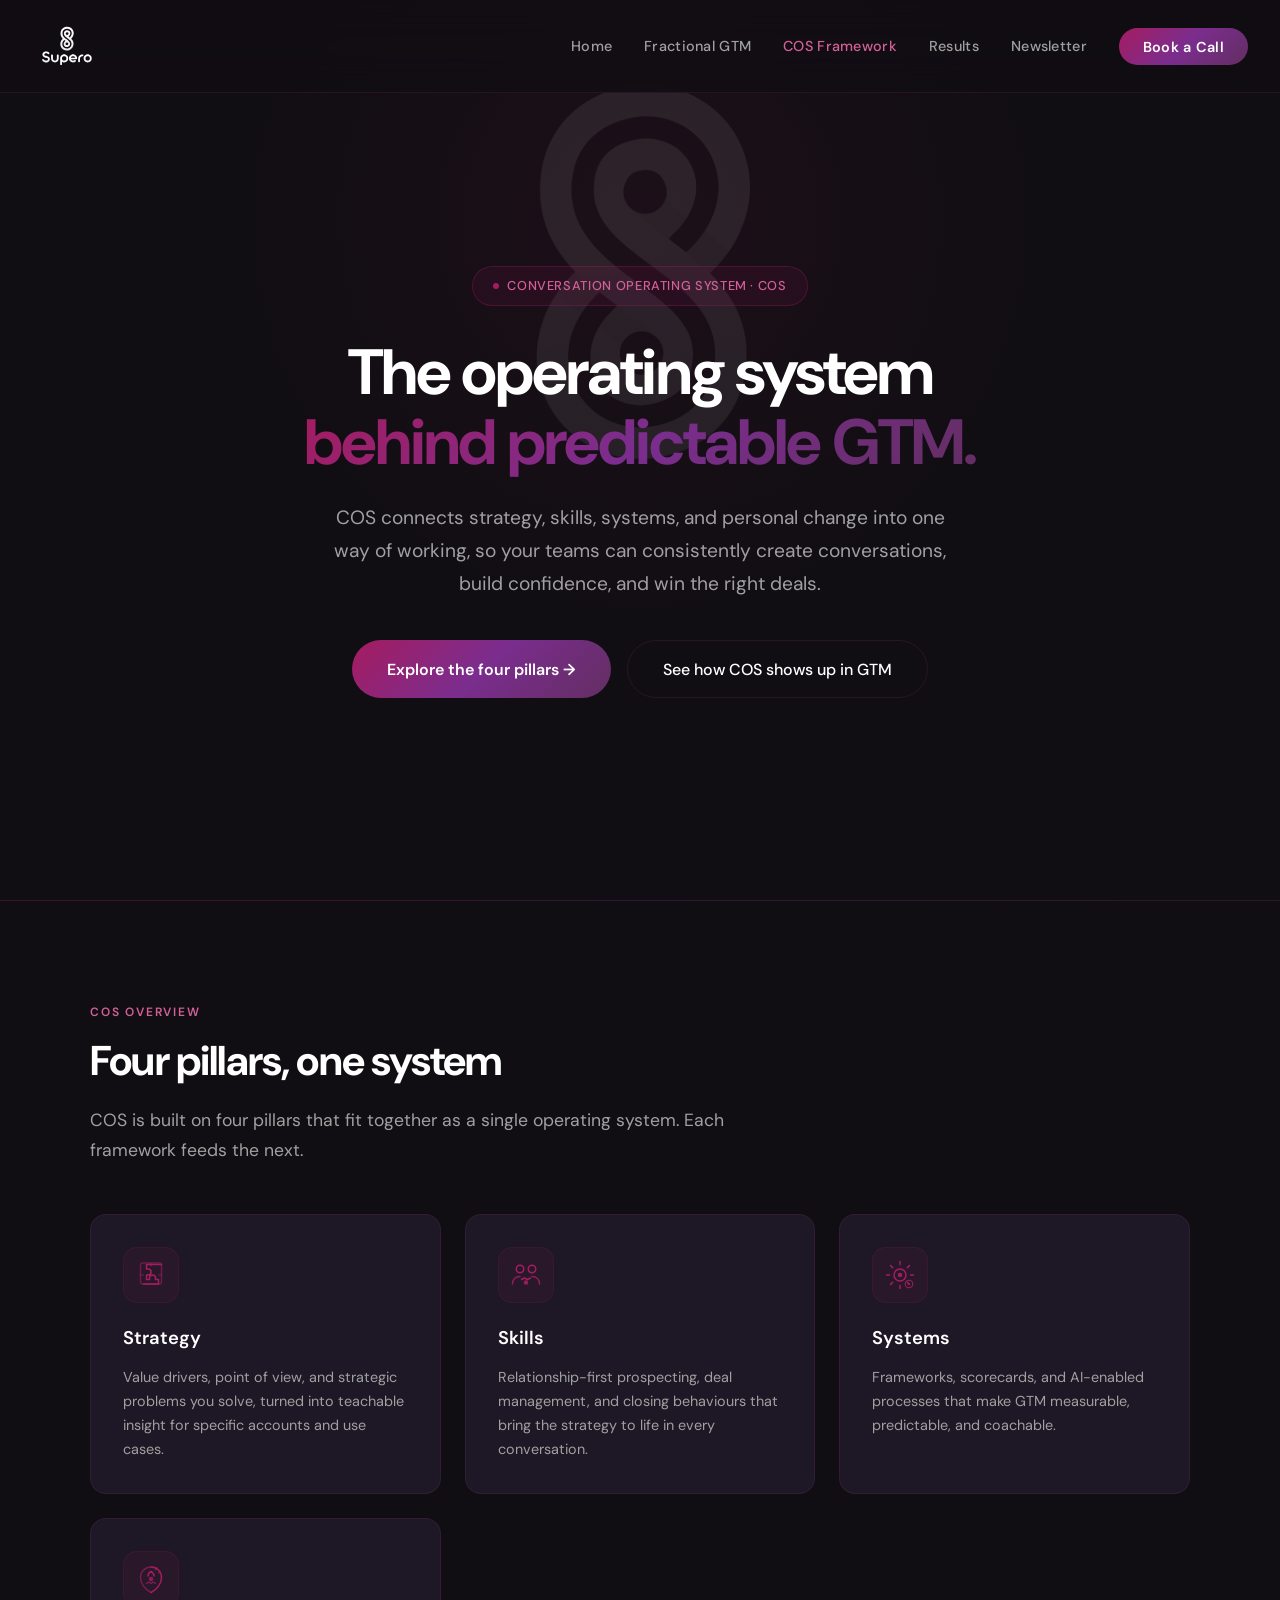
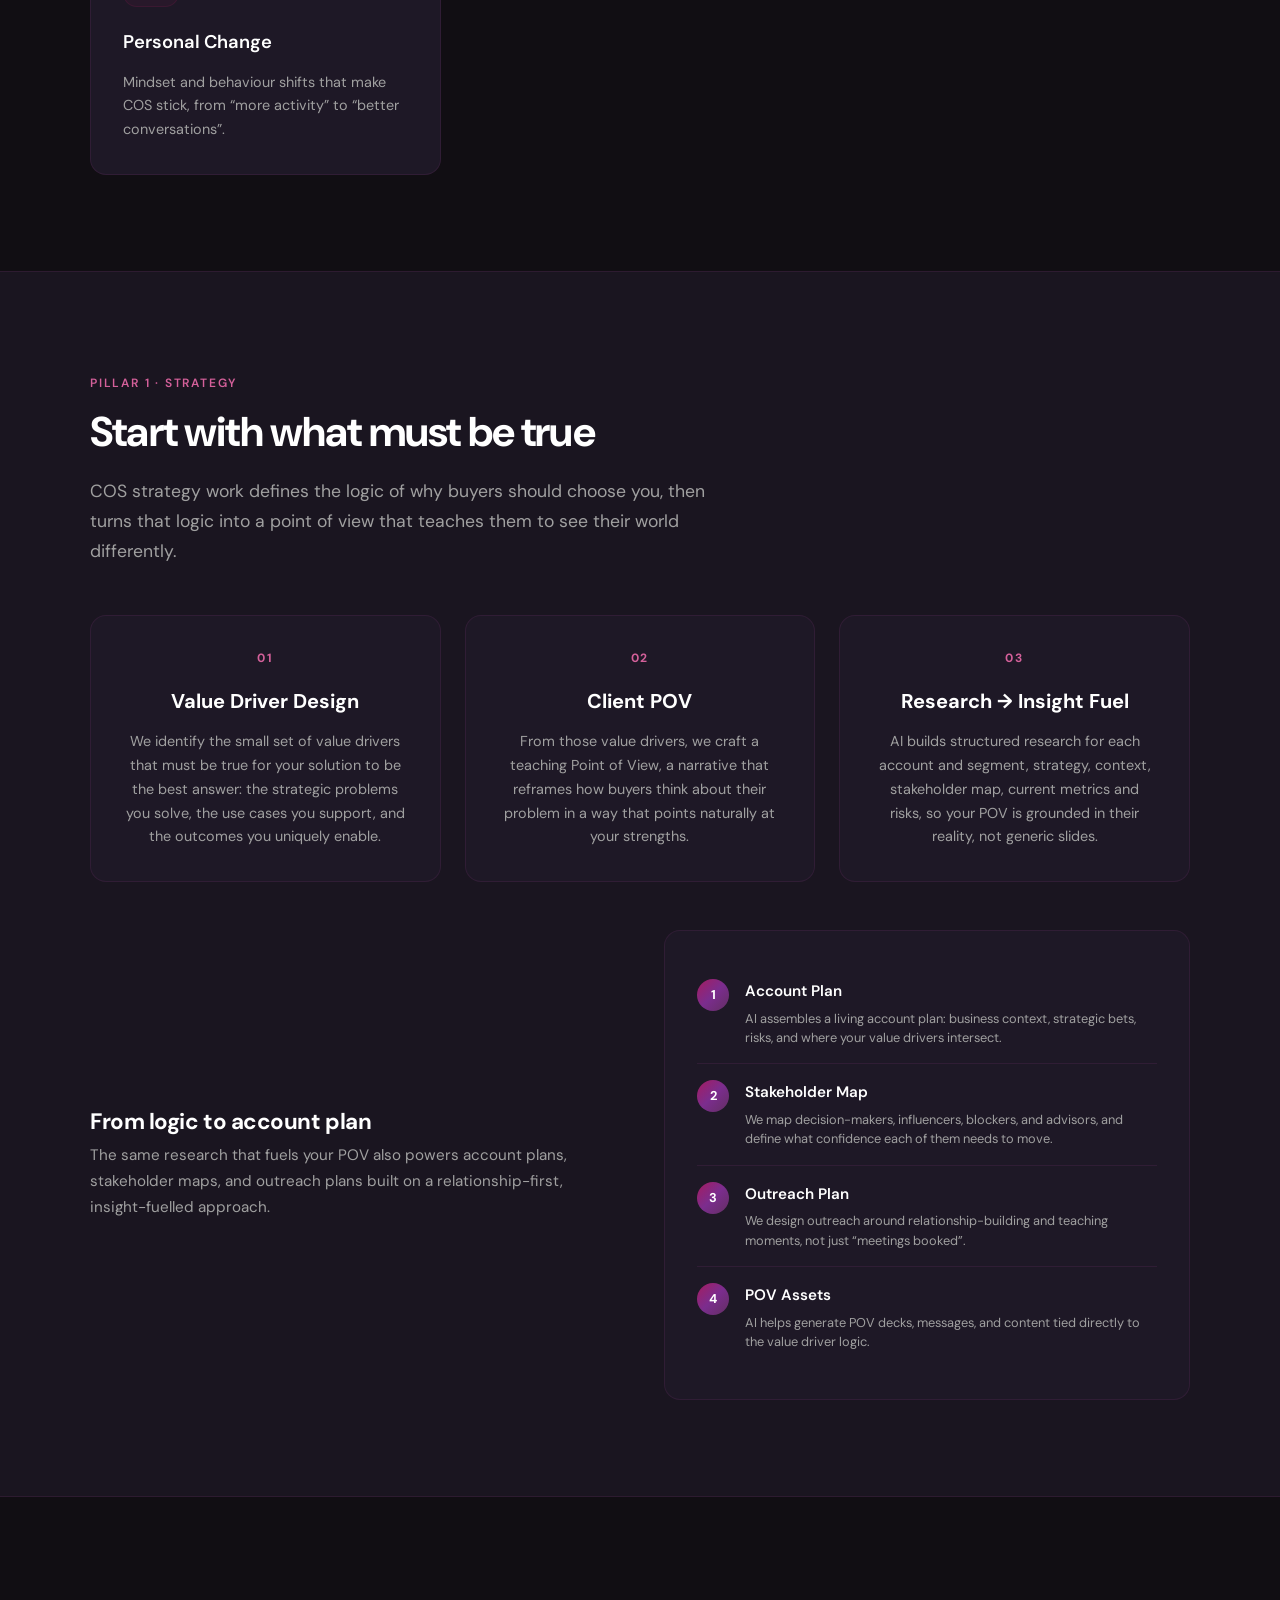
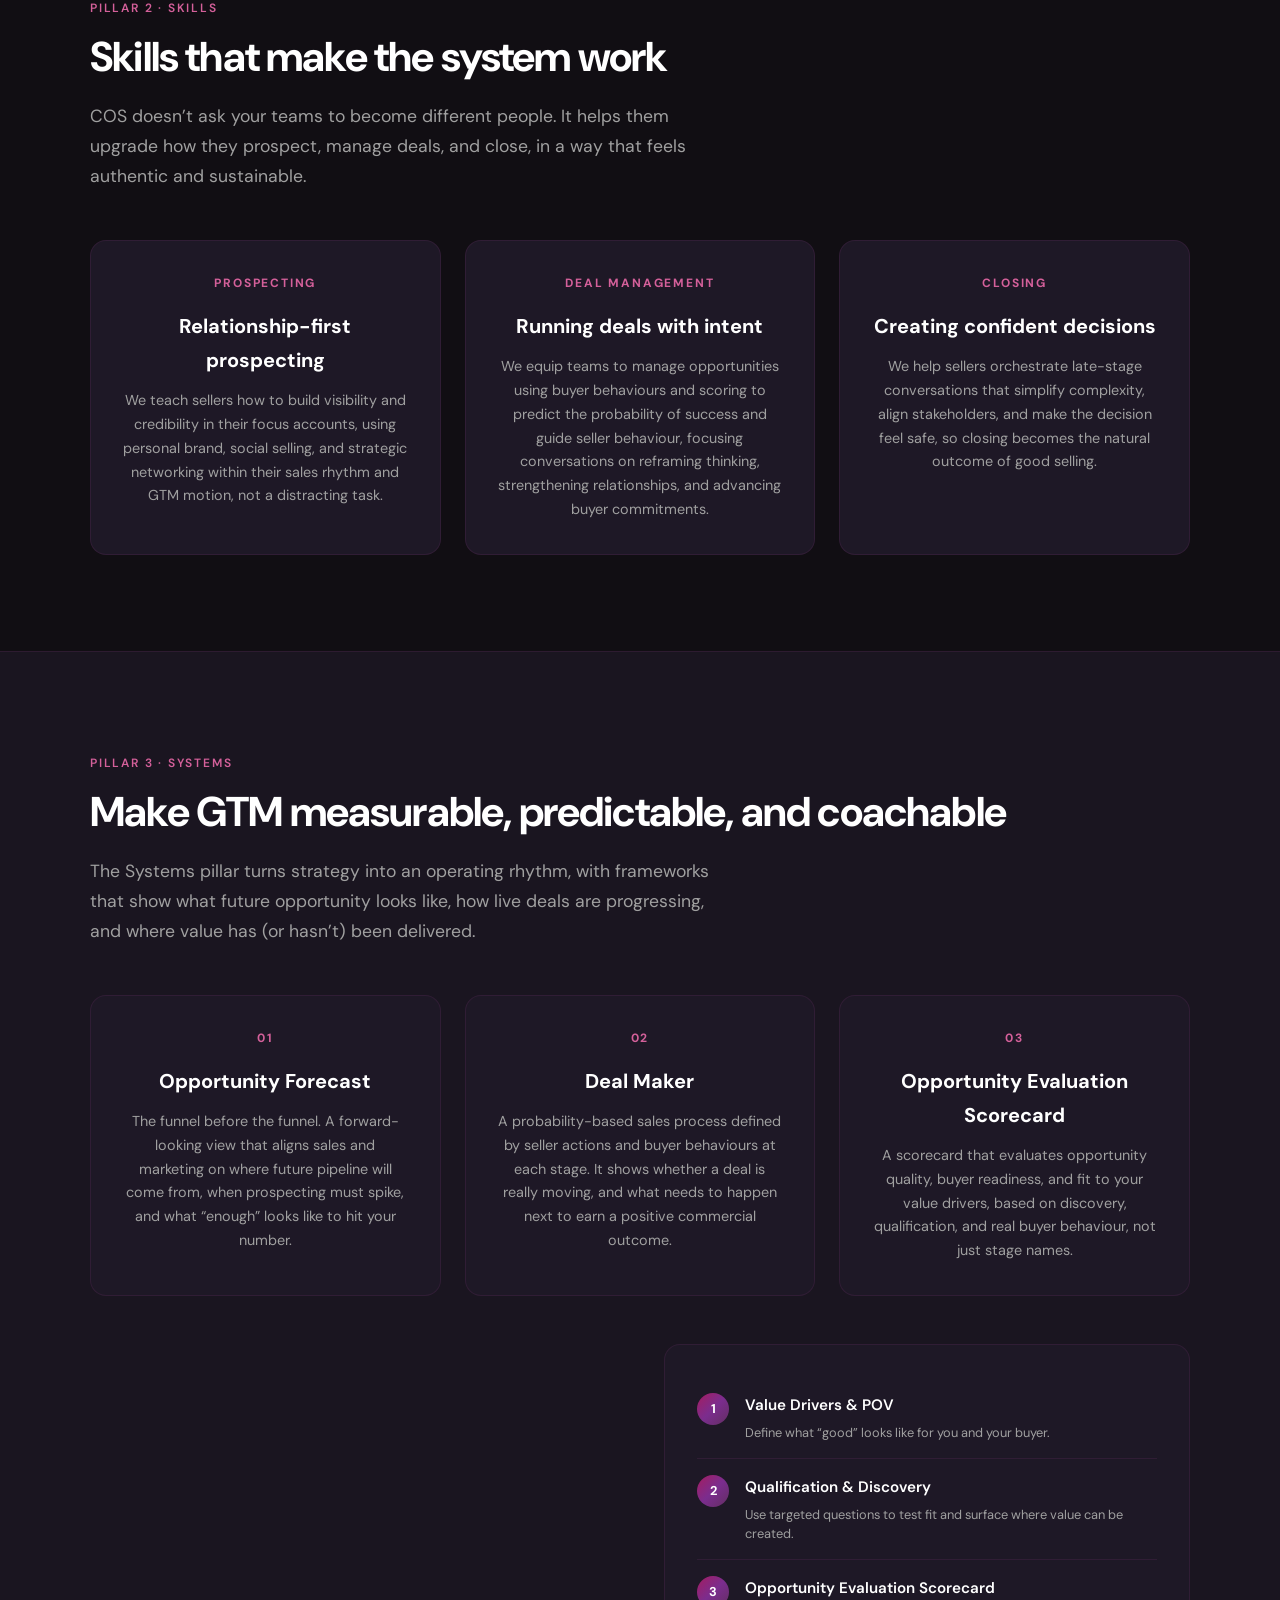
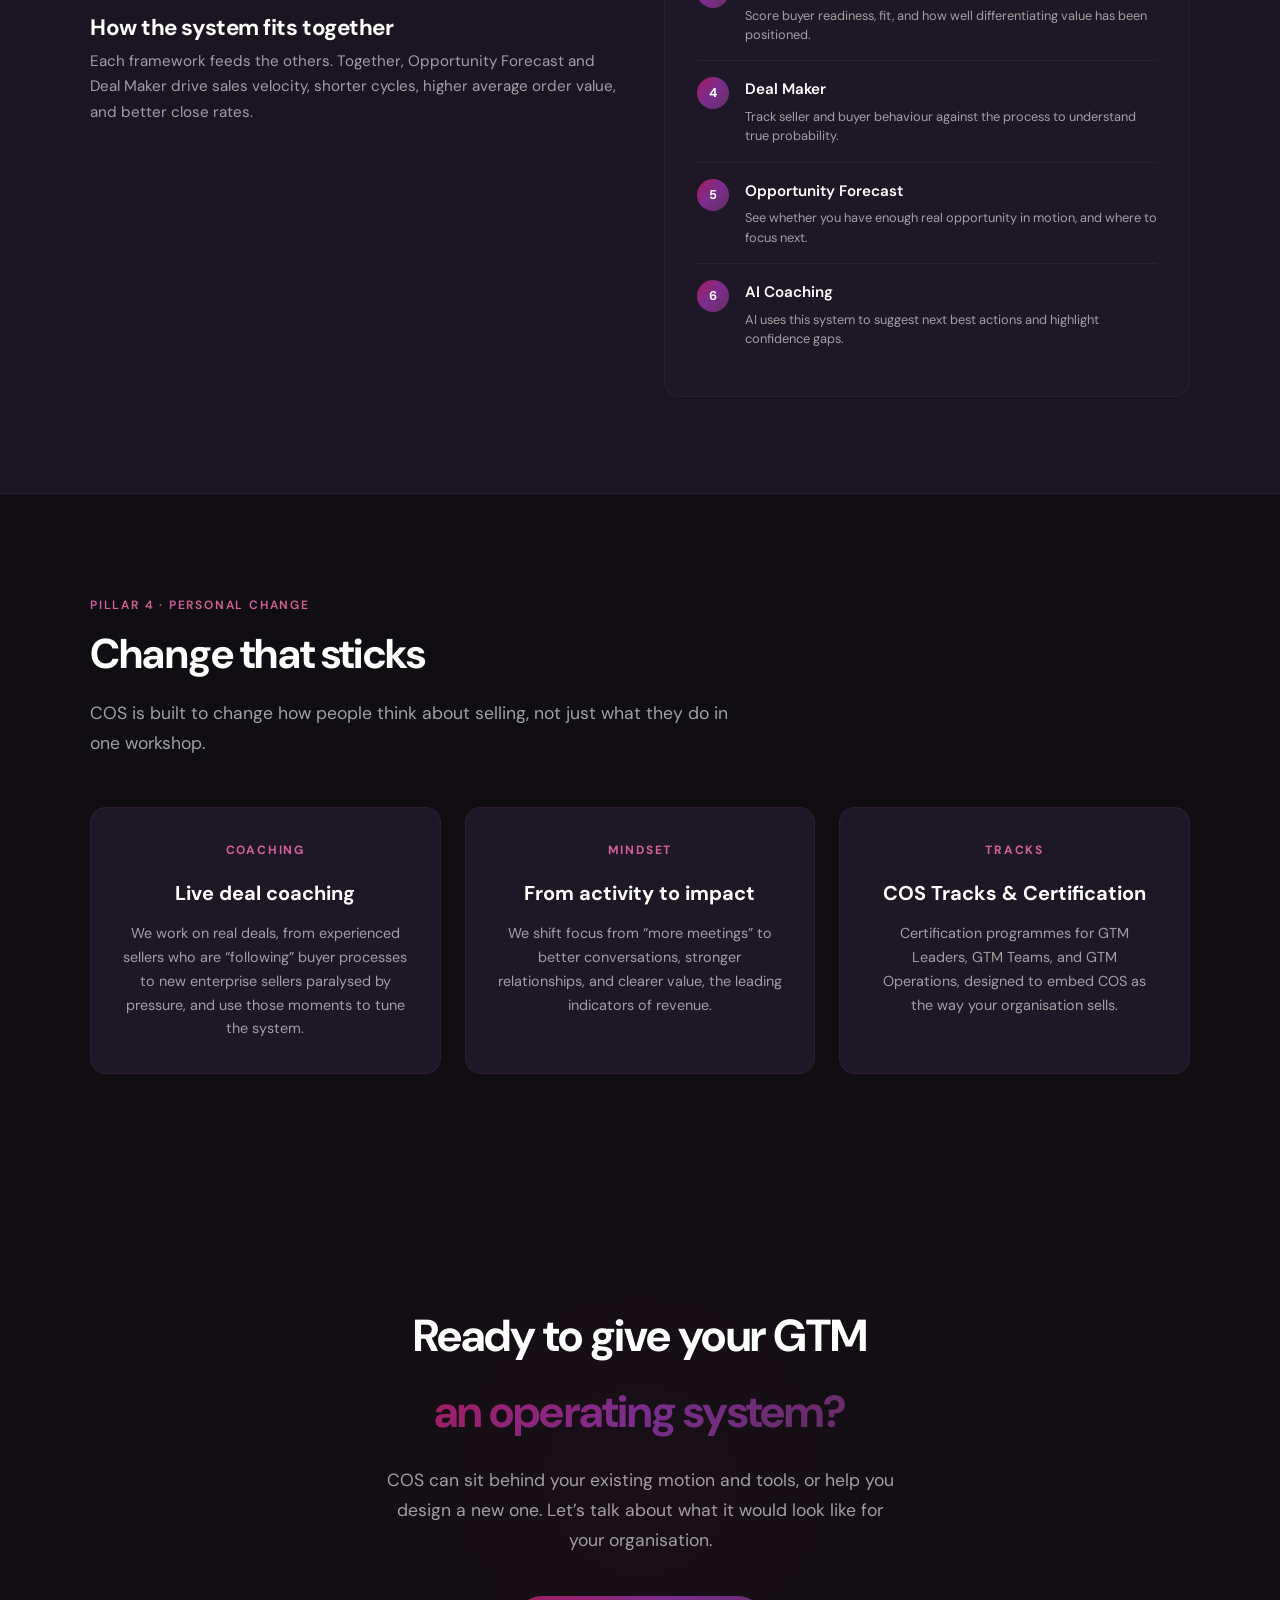
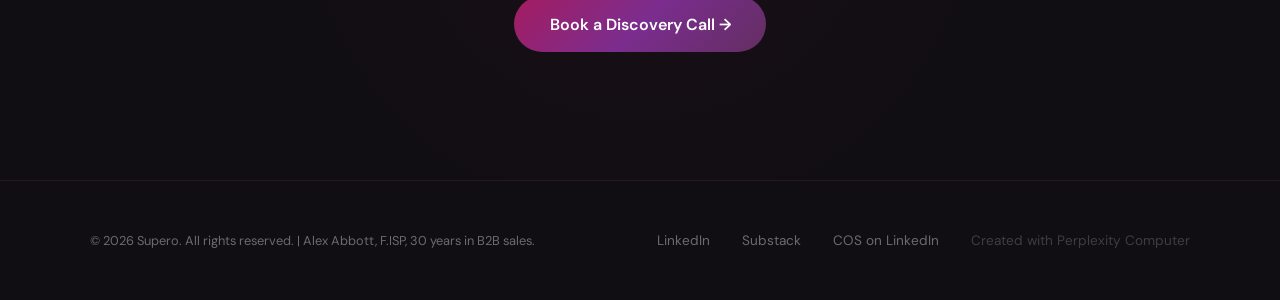
==== commit 744f055e: "Remove all em-dashes (104 instances) across all 5 pages" ====
--- a/cos-framework.html
+++ b/cos-framework.html
@@ -20,12 +20,12 @@
     <title>Conversation Operating System (COS) | Supero</title>
     <meta name="description" content="The Conversation Operating System (COS) designed by Alex Abbott. A GTM operating system built on four pillars: Strategy, Skills, Systems, and Personal Change.">
     <meta property="og:title" content="The Conversation Operating System (COS) | Supero Framework">
-    <meta property="og:description" content="COS is a four-pillar framework — Strategy, Systems, Skills, and Personal Change — that helps GTM teams build real pipeline by changing how buyers think. Created by Alex Abbott at Supero.">
+    <meta property="og:description" content="COS is a four-pillar framework, Strategy, Systems, Skills, and Personal Change, that helps GTM teams build real pipeline by changing how buyers think. Created by Alex Abbott at Supero.">
     <meta property="og:type" content="website">
     <meta property="og:url" content="https://www.supero.social/cos-framework">
     <meta name="twitter:card" content="summary_large_image">
     <meta name="twitter:title" content="The Conversation Operating System (COS) | Supero Framework">
-    <meta name="twitter:description" content="COS is a four-pillar framework — Strategy, Systems, Skills, and Personal Change — that helps GTM teams build real pipeline by changing how buyers think. Created by Alex Abbott at Supero.">
+    <meta name="twitter:description" content="COS is a four-pillar framework, Strategy, Systems, Skills, and Personal Change, that helps GTM teams build real pipeline by changing how buyers think. Created by Alex Abbott at Supero.">
     <link rel="canonical" href="https://www.supero.social/cos-framework">
     <link rel="icon" type="image/x-icon" href="./assets/favicon.ico">
     <link rel="icon" type="image/png" sizes="32x32" href="./assets/favicon-32.png">
@@ -82,12 +82,20 @@
   }
 }
 </script>
+<!-- Google Analytics GA4 -->
+<script async src="https://www.googletagmanager.com/gtag/js?id=G-LZSF43WMJM"></script>
+<script>
+  window.dataLayer = window.dataLayer || [];
+  function gtag(){dataLayer.push(arguments);}
+  gtag('js', new Date());
+  gtag('config', 'G-LZSF43WMJM');
+</script>
 </head>
 <body>
 
 
 <div class="sr-only" aria-hidden="false" style="position:absolute;width:1px;height:1px;padding:0;margin:-1px;overflow:hidden;clip:rect(0,0,0,0);white-space:nowrap;border:0;">
-The Conversation Operating System (COS) is a four-pillar GTM framework created by Alex Abbott at Supero. Pillar 1 — Strategy: defines value drivers, crafts a teaching Point of View that reframes buyer thinking, and uses AI to build structured research for each account. Strategy outputs include account plans, stakeholder maps, outreach plans, and POV assets. Pillar 2 — Systems: makes GTM measurable with Opportunity Forecast (a forward-looking pipeline view), Deal Maker (probability-based sales process tracking buyer behaviours), and the Opportunity Evaluation Scorecard. Together these frameworks drive sales velocity — shorter cycles, higher average order value, and better close rates. Pillar 3 — Skills: relationship-first prospecting aligned to focus accounts within the sales rhythm, deal management using buyer behaviours and scoring to predict success, and closing through confident stakeholder alignment. Pillar 4 — Personal Change: live deal coaching, mindset shifts from activity to impact, and COS certification tracks for GTM Leaders, GTM Teams, and GTM Operations.
+The Conversation Operating System (COS) is a four-pillar GTM framework created by Alex Abbott at Supero. Pillar 1, Strategy: defines value drivers, crafts a teaching Point of View that reframes buyer thinking, and uses AI to build structured research for each account. Strategy outputs include account plans, stakeholder maps, outreach plans, and POV assets. Pillar 2, Systems: makes GTM measurable with Opportunity Forecast (a forward-looking pipeline view), Deal Maker (probability-based sales process tracking buyer behaviours), and the Opportunity Evaluation Scorecard. Together these frameworks drive sales velocity, shorter cycles, higher average order value, and better close rates. Pillar 3, Skills: relationship-first prospecting aligned to focus accounts within the sales rhythm, deal management using buyer behaviours and scoring to predict success, and closing through confident stakeholder alignment. Pillar 4, Personal Change: live deal coaching, mindset shifts from activity to impact, and COS certification tracks for GTM Leaders, GTM Teams, and GTM Operations.
 </div>
 
 <nav>
@@ -199,7 +207,7 @@
 <div class="hero-content fade-up" style="position:relative; z-index:1;">
 <div class="hero-badge">Conversation Operating System · COS</div>
 <h1>The operating system<br><span class="gradient-text">behind predictable GTM.</span></h1>
-<p class="hero-sub">COS connects strategy, skills, systems, and personal change into one way of working — so your teams can consistently create conversations, build confidence, and win the right deals.</p>
+<p class="hero-sub">COS connects strategy, skills, systems, and personal change into one way of working, so your teams can consistently create conversations, build confidence, and win the right deals.</p>
 <div class="hero-ctas">
 <a href="#pillars" class="btn-primary">Explore the four pillars →</a>
 <a href="./fractional-gtm.html" class="btn-secondary">See how COS shows up in GTM</a>
@@ -223,7 +231,7 @@
   <path d="M24 8v4M10 24h4M34 24h4" stroke="url(#str)" stroke-width="1.5" stroke-linecap="round" opacity="0.65"/>
 </svg></div>
 <h3>Strategy</h3>
-<p>Value drivers, point of view, and strategic problems you solve — turned into teachable insight for specific accounts and use cases.</p>
+<p>Value drivers, point of view, and strategic problems you solve, turned into teachable insight for specific accounts and use cases.</p>
 </div>
 <div class="problem-card">
 <div class="problem-icon"><svg width="48" height="48" viewBox="0 0 48 48" fill="none" xmlns="http://www.w3.org/2000/svg">
@@ -262,7 +270,7 @@
   <path d="M30 12l2-3M34 16l3-1" stroke="url(#ch)" stroke-width="1.5" stroke-linecap="round" opacity="0.75"/>
 </svg></div>
 <h3>Personal Change</h3>
-<p>Mindset and behaviour shifts that make COS stick — from “more activity” to “better conversations”.</p>
+<p>Mindset and behaviour shifts that make COS stick, from “more activity” to “better conversations”.</p>
 </div>
 </div>
 </div>
@@ -272,7 +280,7 @@
 <div class="container fade-up">
 <span class="section-label">Pillar 1 · Strategy</span>
 <h2 class="section-title">Start with what must be true</h2>
-<p class="section-subtitle">COS strategy work defines the logic of why buyers should choose you — then turns that logic into a point of view that teaches them to see their world differently.</p>
+<p class="section-subtitle">COS strategy work defines the logic of why buyers should choose you, then turns that logic into a point of view that teaches them to see their world differently.</p>
 
 <div class="how-grid" style="margin-top:3rem;">
 <div class="how-card">
@@ -283,12 +291,12 @@
 <div class="how-card">
 <div class="how-number">02</div>
 <h3>Client POV</h3>
-<p>From those value drivers, we craft a teaching Point of View — a narrative that reframes how buyers think about their problem in a way that points naturally at your strengths.</p>
+<p>From those value drivers, we craft a teaching Point of View, a narrative that reframes how buyers think about their problem in a way that points naturally at your strengths.</p>
 </div>
 <div class="how-card">
 <div class="how-number">03</div>
 <h3>Research → Insight Fuel</h3>
-<p>AI builds structured research for each account and segment — strategy, context, stakeholder map, current metrics and risks — so your POV is grounded in their reality, not generic slides.</p>
+<p>AI builds structured research for each account and segment, strategy, context, stakeholder map, current metrics and risks, so your POV is grounded in their reality, not generic slides.</p>
 </div>
 </div>
 
@@ -309,7 +317,7 @@
 <div class="ai-step-num">2</div>
 <div>
 <h4>Stakeholder Map</h4>
-<p>We map decision-makers, influencers, blockers, and advisors — and define what confidence each of them needs to move.</p>
+<p>We map decision-makers, influencers, blockers, and advisors, and define what confidence each of them needs to move.</p>
 </div>
 </div>
 <div class="ai-step">
@@ -335,23 +343,23 @@
 <div class="container fade-up">
 <span class="section-label">Pillar 2 · Skills</span>
 <h2 class="section-title">Skills that make the system work</h2>
-<p class="section-subtitle">COS doesn’t ask your teams to become different people. It helps them upgrade how they prospect, manage deals, and close — in a way that feels authentic and sustainable.</p>
+<p class="section-subtitle">COS doesn’t ask your teams to become different people. It helps them upgrade how they prospect, manage deals, and close, in a way that feels authentic and sustainable.</p>
 
 <div class="how-grid" style="margin-top:3rem;">
 <div class="how-card">
 <div class="how-number">Prospecting</div>
 <h3>Relationship-first prospecting</h3>
-<p>We teach sellers how to build visibility and credibility in their focus accounts — using personal brand, social selling, and strategic networking within their sales rhythm and GTM motion, not a distracting task.</p>
+<p>We teach sellers how to build visibility and credibility in their focus accounts, using personal brand, social selling, and strategic networking within their sales rhythm and GTM motion, not a distracting task.</p>
 </div>
 <div class="how-card">
 <div class="how-number">Deal Management</div>
 <h3>Running deals with intent</h3>
-<p>We equip teams to manage opportunities using buyer behaviours and scoring to predict the probability of success and guide seller behaviour — focusing conversations on reframing thinking, strengthening relationships, and advancing buyer commitments.</p>
+<p>We equip teams to manage opportunities using buyer behaviours and scoring to predict the probability of success and guide seller behaviour, focusing conversations on reframing thinking, strengthening relationships, and advancing buyer commitments.</p>
 </div>
 <div class="how-card">
 <div class="how-number">Closing</div>
 <h3>Creating confident decisions</h3>
-<p>We help sellers orchestrate late-stage conversations that simplify complexity, align stakeholders, and make the decision feel safe — so closing becomes the natural outcome of good selling.</p>
+<p>We help sellers orchestrate late-stage conversations that simplify complexity, align stakeholders, and make the decision feel safe, so closing becomes the natural outcome of good selling.</p>
 </div>
 </div>
 </div>
@@ -361,7 +369,7 @@
 <div class="container fade-up">
 <span class="section-label">Pillar 3 · Systems</span>
 <h2 class="section-title">Make GTM measurable, predictable, and coachable</h2>
-<p class="section-subtitle">The Systems pillar turns strategy into an operating rhythm — with frameworks that show what future opportunity looks like, how live deals are progressing, and where value has (or hasn’t) been delivered.</p>
+<p class="section-subtitle">The Systems pillar turns strategy into an operating rhythm, with frameworks that show what future opportunity looks like, how live deals are progressing, and where value has (or hasn’t) been delivered.</p>
 
 <div class="how-grid" style="margin-top:3rem;">
 <div class="how-card">
@@ -372,19 +380,19 @@
 <div class="how-card">
 <div class="how-number">02</div>
 <h3>Deal Maker</h3>
-<p>A probability-based sales process defined by seller actions and buyer behaviours at each stage. It shows whether a deal is really moving — and what needs to happen next to earn a positive commercial outcome.</p>
+<p>A probability-based sales process defined by seller actions and buyer behaviours at each stage. It shows whether a deal is really moving, and what needs to happen next to earn a positive commercial outcome.</p>
 </div>
 <div class="how-card">
 <div class="how-number">03</div>
 <h3>Opportunity Evaluation Scorecard</h3>
-<p>A scorecard that evaluates opportunity quality, buyer readiness, and fit to your value drivers, based on discovery, qualification, and real buyer behaviour — not just stage names.</p>
+<p>A scorecard that evaluates opportunity quality, buyer readiness, and fit to your value drivers, based on discovery, qualification, and real buyer behaviour, not just stage names.</p>
 </div>
 </div>
 
 <div class="ai-grid" style="margin-top:3rem;">
 <div>
 <h3 class="section-title" style="font-size:1.4rem; margin-bottom:0.5rem;">How the system fits together</h3>
-<p class="section-subtitle" style="font-size:0.95rem;">Each framework feeds the others. Together, Opportunity Forecast and Deal Maker drive sales velocity — shorter cycles, higher average order value, and better close rates.</p>
+<p class="section-subtitle" style="font-size:0.95rem;">Each framework feeds the others. Together, Opportunity Forecast and Deal Maker drive sales velocity, shorter cycles, higher average order value, and better close rates.</p>
 </div>
 <div class="ai-visual">
 <div class="ai-step">
@@ -419,7 +427,7 @@
 <div class="ai-step-num">5</div>
 <div>
 <h4>Opportunity Forecast</h4>
-<p>See whether you have enough real opportunity in motion — and where to focus next.</p>
+<p>See whether you have enough real opportunity in motion, and where to focus next.</p>
 </div>
 </div>
 <div class="ai-step">
@@ -438,23 +446,23 @@
 <div class="container fade-up">
 <span class="section-label">Pillar 4 · Personal Change</span>
 <h2 class="section-title">Change that sticks</h2>
-<p class="section-subtitle">COS is built to change how people think about selling — not just what they do in one workshop.</p>
+<p class="section-subtitle">COS is built to change how people think about selling, not just what they do in one workshop.</p>
 
 <div class="how-grid" style="margin-top:3rem;">
 <div class="how-card">
 <div class="how-number">Coaching</div>
 <h3>Live deal coaching</h3>
-<p>We work on real deals — from experienced sellers who are “following” buyer processes to new enterprise sellers paralysed by pressure — and use those moments to tune the system.</p>
+<p>We work on real deals, from experienced sellers who are “following” buyer processes to new enterprise sellers paralysed by pressure, and use those moments to tune the system.</p>
 </div>
 <div class="how-card">
 <div class="how-number">Mindset</div>
 <h3>From activity to impact</h3>
-<p>We shift focus from “more meetings” to better conversations, stronger relationships, and clearer value — the leading indicators of revenue.</p>
+<p>We shift focus from “more meetings” to better conversations, stronger relationships, and clearer value, the leading indicators of revenue.</p>
 </div>
 <div class="how-card">
 <div class="how-number">Tracks</div>
 <h3>COS Tracks & Certification</h3>
-<p>Certification programmes for GTM Leaders, GTM Teams, and GTM Operations — designed to embed COS as the way your organisation sells.</p>
+<p>Certification programmes for GTM Leaders, GTM Teams, and GTM Operations, designed to embed COS as the way your organisation sells.</p>
 </div>
 </div>
 </div>
@@ -463,14 +471,14 @@
 <section class="final-cta" id="cta">
 <div class="container fade-up">
 <h2>Ready to give your GTM<br><span style="background: var(--brand-gradient); -webkit-background-clip: text; -webkit-text-fill-color: transparent; background-clip: text;">an operating system?</span></h2>
-<p>COS can sit behind your existing motion and tools — or help you design a new one. Let’s talk about what it would look like for your organisation.</p>
+<p>COS can sit behind your existing motion and tools, or help you design a new one. Let’s talk about what it would look like for your organisation.</p>
 <a href="https://calendly.com/alex_abbott/chat-with-alex" target="_blank" rel="noopener" class="btn-primary">Book a Discovery Call →</a>
 </div>
 </section>
 
 <footer>
     <div class="footer-content">
-        <p>&copy; 2026 Supero. All rights reserved. | Alex Abbott, F.ISP — 30 years in B2B sales.</p>
+        <p>&copy; 2026 Supero. All rights reserved. | Alex Abbott, F.ISP, 30 years in B2B sales.</p>
         <div class="footer-links">
             <a href="https://www.linkedin.com/in/alex-bsg" target="_blank" rel="noopener noreferrer">LinkedIn</a>
             <a href="https://beardedsalesguy.substack.com" target="_blank" rel="noopener noreferrer">Substack</a>
